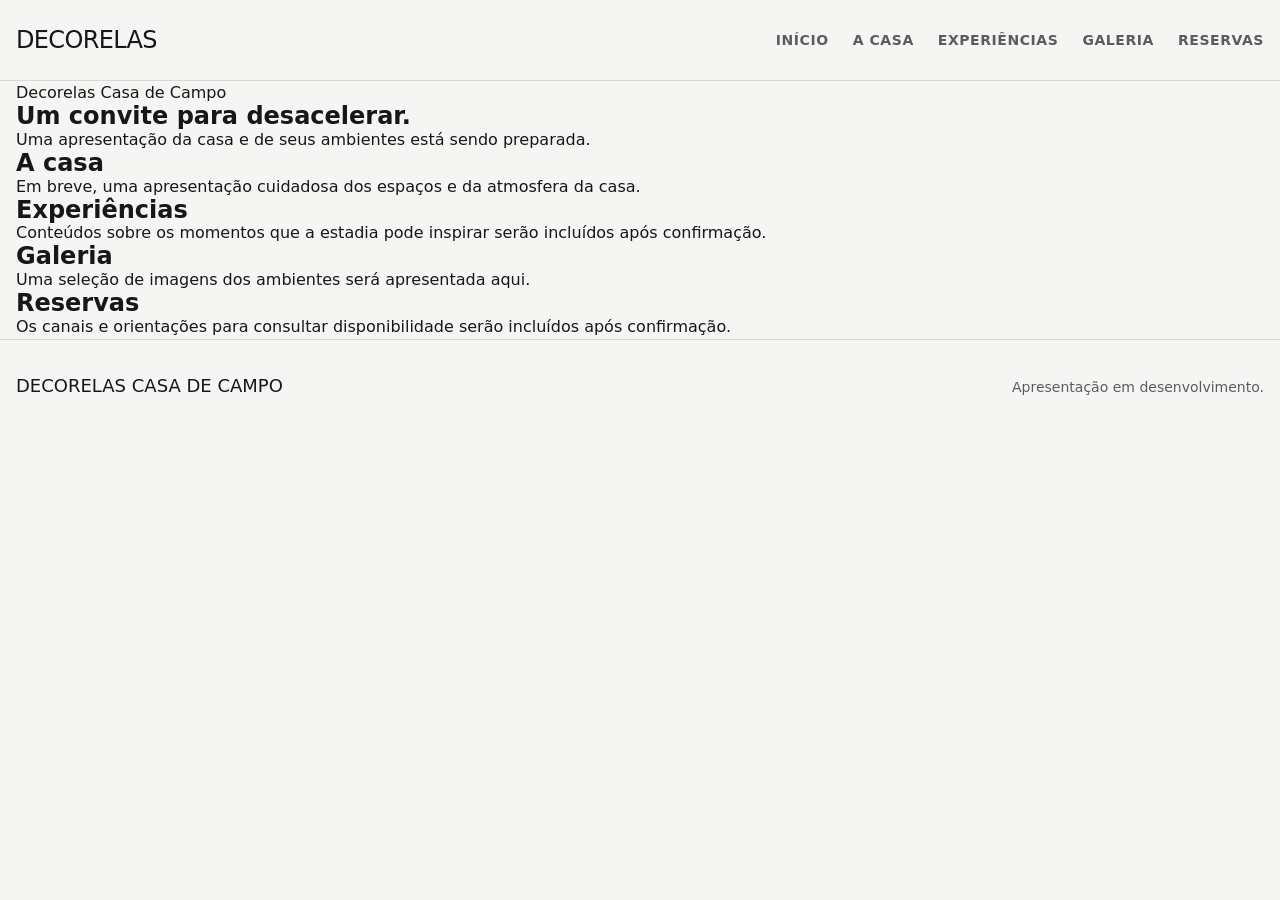
==== index.html @ 166f6518 "chore: initialize Decorelas country house project" ====
<!doctype html>
<html lang="pt-BR">
<head>
    <meta charset="utf-8">
    <meta name="viewport" content="width=device-width, initial-scale=1">
    <meta
        name="description"
        content="Decorelas Casa de Campo: uma apresentação em desenvolvimento."
    >
    <title>Decorelas Casa de Campo</title>

    <link rel="stylesheet" href="assets/css/tokens.css">
    <link rel="stylesheet" href="assets/css/base.css">
    <link rel="stylesheet" href="assets/css/components.css">
    <link rel="stylesheet" href="assets/css/home.css">

    <script src="assets/js/main.js" defer></script>
    <script src="assets/js/menu.js" defer></script>
</head>
<body>
    <a class="skip-link" href="#main-content">Pular para o conteúdo</a>

    <header class="site-header">
        <div class="container site-header__inner">
            <a class="site-brand" href="#inicio" aria-label="Decorelas Casa de Campo — ir para o início">
                <span class="site-brand__name">Decorelas</span>
            </a>

            <nav class="site-nav" aria-label="Navegação principal">
                <ul class="site-nav__list">
                    <li><a class="site-nav__link" href="#inicio" aria-current="page">Início</a></li>
                    <li><a class="site-nav__link" href="#casa">A casa</a></li>
                    <li><a class="site-nav__link" href="#experiencias">Experiências</a></li>
                    <li><a class="site-nav__link" href="#galeria">Galeria</a></li>
                    <li><a class="site-nav__link" href="#reservas">Reservas</a></li>
                </ul>
            </nav>

            <button
                class="menu-button"
                type="button"
                aria-controls="mobile-menu"
                aria-expanded="false"
                aria-label="Abrir menu"
            >
                <span class="menu-button__icon" aria-hidden="true"></span>
                <span class="visually-hidden">Menu</span>
            </button>
        </div>

        <nav class="mobile-menu" id="mobile-menu" aria-label="Navegação móvel" hidden>
            <div class="container mobile-menu__inner">
                <ul class="mobile-menu__list">
                    <li><a class="mobile-menu__link" href="#inicio" aria-current="page">Início</a></li>
                    <li><a class="mobile-menu__link" href="#casa">A casa</a></li>
                    <li><a class="mobile-menu__link" href="#experiencias">Experiências</a></li>
                    <li><a class="mobile-menu__link" href="#galeria">Galeria</a></li>
                    <li><a class="mobile-menu__link" href="#reservas">Reservas</a></li>
                </ul>
            </div>
        </nav>
    </header>

    <main id="main-content" tabindex="-1">
        <section id="inicio" aria-labelledby="inicio-title">
            <div class="container">
                <p>Decorelas Casa de Campo</p>
                <h1 id="inicio-title">Um convite para desacelerar.</h1>
                <p>Uma apresentação da casa e de seus ambientes está sendo preparada.</p>
                <!-- Imagem de destaque será adicionada após curadoria das fotografias. -->
            </div>
        </section>

        <section id="casa" aria-labelledby="casa-title">
            <div class="container">
                <h2 id="casa-title">A casa</h2>
                <p>Em breve, uma apresentação cuidadosa dos espaços e da atmosfera da casa.</p>
                <!-- Informações sobre a casa serão adicionadas após confirmação dos proprietários. -->
            </div>
        </section>

        <section id="experiencias" aria-labelledby="experiencias-title">
            <div class="container">
                <h2 id="experiencias-title">Experiências</h2>
                <p>Conteúdos sobre os momentos que a estadia pode inspirar serão incluídos após confirmação.</p>
                <!-- Experiências e informações relacionadas serão adicionadas após confirmação dos proprietários. -->
            </div>
        </section>

        <section id="galeria" aria-labelledby="galeria-title">
            <div class="container">
                <h2 id="galeria-title">Galeria</h2>
                <p>Uma seleção de imagens dos ambientes será apresentada aqui.</p>
                <!-- Galeria será adicionada após curadoria das fotografias. -->
            </div>
        </section>

        <section id="reservas" aria-labelledby="reservas-title">
            <div class="container">
                <h2 id="reservas-title">Reservas</h2>
                <p>Os canais e orientações para consultar disponibilidade serão incluídos após confirmação.</p>
                <!-- Informações de reservas e contato serão adicionadas após confirmação dos proprietários. -->
            </div>
        </section>
    </main>

    <footer class="site-footer">
        <div class="container site-footer__inner">
            <p class="site-footer__brand">Decorelas Casa de Campo</p>
            <p class="site-footer__note">Apresentação em desenvolvimento.</p>
        </div>
    </footer>
</body>
</html>
---- assets/css/tokens.css ----
:root {
    color-scheme: light;

    --color-ink: #171717;
    --color-ink-muted: #5c5c5c;
    --color-canvas: #f5f5f3;
    --color-surface: #ffffff;
    --color-surface-raised: #ececea;
    --color-border: #d8d8d4;
    --color-border-strong: #a9a9a3;
    --color-focus: #2c5cff;

    --font-sans: ui-sans-serif, system-ui, -apple-system, BlinkMacSystemFont, "Segoe UI", sans-serif;
    --font-display: var(--font-sans);
    --text-xs: 0.75rem;
    --text-sm: 0.875rem;
    --text-base: 1rem;
    --text-lg: 1.125rem;
    --text-xl: 1.5rem;
    --text-2xl: clamp(2.25rem, 8vw, 4.5rem);

    --space-1: 0.25rem;
    --space-2: 0.5rem;
    --space-3: 0.75rem;
    --space-4: 1rem;
    --space-5: 1.5rem;
    --space-6: 2rem;
    --space-7: 3rem;
    --space-8: 4.5rem;

    --container-max: 80rem;
    --container-gutter: 1rem;
    --radius-sm: 0.25rem;
    --radius-md: 0.5rem;
    --radius-lg: 1rem;
    --radius-pill: 999px;

    --transition-fast: 160ms ease;
    --transition-default: 240ms ease;

    --z-base: 0;
    --z-header: 10;
    --z-menu: 20;
    --z-skip-link: 30;
}
---- assets/css/base.css ----
*,
*::before,
*::after {
    box-sizing: border-box;
}

html {
    scroll-behavior: smooth;
    scroll-padding-top: 5rem;
}

body {
    min-width: 20rem;
    min-height: 100vh;
    margin: 0;
    background: var(--color-canvas);
    color: var(--color-ink);
    font-family: var(--font-sans);
    font-size: var(--text-base);
    line-height: 1.5;
    -webkit-font-smoothing: antialiased;
    text-rendering: optimizeLegibility;
}

body.menu-open {
    overflow: hidden;
}

img,
picture,
svg {
    display: block;
    max-width: 100%;
}

a {
    color: inherit;
    text-decoration: none;
}

button,
input,
textarea,
select {
    font: inherit;
}

button {
    border: 0;
    cursor: pointer;
}

h1,
h2,
h3,
p,
ul {
    margin: 0;
}

ul {
    padding: 0;
    list-style: none;
}

h1,
h2,
h3 {
    font-family: var(--font-display);
    line-height: 0.95;
    text-wrap: balance;
}

:focus-visible {
    outline: 3px solid var(--color-focus);
    outline-offset: 3px;
}

.container {
    width: min(100% - (var(--container-gutter) * 2), var(--container-max));
    margin-inline: auto;
}

.visually-hidden {
    position: absolute;
    width: 1px;
    height: 1px;
    padding: 0;
    overflow: hidden;
    clip: rect(0, 0, 0, 0);
    white-space: nowrap;
    border: 0;
}

.skip-link {
    position: fixed;
    z-index: var(--z-skip-link);
    top: var(--space-3);
    left: var(--space-3);
    padding: var(--space-3) var(--space-4);
    background: var(--color-ink);
    color: var(--color-surface);
    transform: translateY(-200%);
    transition: transform var(--transition-fast);
}

.skip-link:focus {
    transform: translateY(0);
}

@media (prefers-reduced-motion: reduce) {
    html {
        scroll-behavior: auto;
    }

    *,
    *::before,
    *::after {
        scroll-behavior: auto !important;
        transition-duration: 0.01ms !important;
        animation-duration: 0.01ms !important;
        animation-iteration-count: 1 !important;
    }
}
---- assets/css/components.css ----
.site-header {
    position: sticky;
    z-index: var(--z-header);
    top: 0;
    border-bottom: 1px solid var(--color-border);
    background: var(--color-canvas);
    background: color-mix(in srgb, var(--color-canvas) 94%, transparent);
    backdrop-filter: blur(12px);
}

.site-header__inner {
    display: flex;
    min-height: 4.5rem;
    align-items: center;
    justify-content: space-between;
    gap: var(--space-4);
}

.site-brand {
    display: grid;
    gap: 0.1rem;
    flex: 1;
    letter-spacing: -0.04em;
}

.site-brand__name {
    font-family: var(--font-display);
    font-size: var(--text-xl);
    line-height: 0.85;
    text-transform: uppercase;
}

.site-nav {
    display: none;
}

.menu-button {
    display: inline-grid;
    width: 2.75rem;
    height: 2.75rem;
    place-items: center;
    border: 1px solid var(--color-border-strong);
    border-radius: var(--radius-sm);
    background: var(--color-surface);
    color: var(--color-ink);
    transition: background-color var(--transition-fast), border-color var(--transition-fast);
}

.menu-button:hover {
    border-color: var(--color-ink);
    background: var(--color-surface-raised);
}

.menu-button__icon,
.menu-button__icon::before,
.menu-button__icon::after {
    display: block;
    width: 1.25rem;
    height: 2px;
    background: currentColor;
    content: "";
    transition: transform var(--transition-fast);
}

.menu-button__icon {
    position: relative;
}

.menu-button__icon::before,
.menu-button__icon::after {
    position: absolute;
    left: 0;
}

.menu-button__icon::before {
    top: -0.38rem;
}

.menu-button__icon::after {
    top: 0.38rem;
}

.menu-button[aria-expanded="true"] .menu-button__icon {
    background: transparent;
}

.menu-button[aria-expanded="true"] .menu-button__icon::before {
    top: 0;
    transform: rotate(45deg);
}

.menu-button[aria-expanded="true"] .menu-button__icon::after {
    top: 0;
    transform: rotate(-45deg);
}

.mobile-menu {
    position: fixed;
    z-index: var(--z-menu);
    inset: 4.5rem 0 0;
    overflow-y: auto;
    border-top: 1px solid var(--color-border);
    background: var(--color-canvas);
}

.mobile-menu__inner {
    padding-block: var(--space-5);
}

.mobile-menu__list {
    border-top: 1px solid var(--color-border);
}

.mobile-menu__link {
    display: flex;
    min-height: 3.5rem;
    align-items: center;
    justify-content: space-between;
    border-bottom: 1px solid var(--color-border);
    font-family: var(--font-display);
    font-size: var(--text-xl);
    letter-spacing: -0.02em;
    text-transform: uppercase;
}

.button {
    display: inline-flex;
    min-height: 2.75rem;
    align-items: center;
    justify-content: center;
    padding: var(--space-3) var(--space-4);
    border: 1px solid var(--color-ink);
    border-radius: var(--radius-sm);
    background: var(--color-ink);
    color: var(--color-surface);
    font-size: var(--text-sm);
    font-weight: 700;
    letter-spacing: 0.04em;
    text-transform: uppercase;
    transition: background-color var(--transition-fast), color var(--transition-fast), transform var(--transition-fast);
}

.button:hover {
    background: var(--color-surface);
    color: var(--color-ink);
    transform: translateY(-2px);
}

.site-footer {
    border-top: 1px solid var(--color-border);
}

.site-footer__inner {
    display: flex;
    flex-direction: column;
    gap: var(--space-2);
    padding-block: var(--space-5);
}

.site-footer__brand {
    font-family: var(--font-display);
    font-size: var(--text-lg);
    text-transform: uppercase;
}

.site-footer__note {
    color: var(--color-ink-muted);
    font-size: var(--text-sm);
}

@media (min-width: 48rem) {
    .site-header__inner {
        min-height: 5rem;
    }

    .site-brand {
        flex: 0 0 auto;
    }

    .site-nav {
        display: block;
        margin-left: auto;
    }

    .site-nav__list {
        display: flex;
        align-items: center;
        gap: var(--space-5);
    }

    .site-nav__link {
        color: var(--color-ink-muted);
        font-size: var(--text-sm);
        font-weight: 700;
        letter-spacing: 0.04em;
        text-transform: uppercase;
        transition: color var(--transition-fast);
    }

    .site-nav__link:hover {
        color: var(--color-ink);
    }

    .menu-button,
    .mobile-menu {
        display: none;
    }

    .site-footer__inner {
        flex-direction: row;
        align-items: baseline;
        justify-content: space-between;
        padding-block: var(--space-6);
    }
}
---- assets/css/home.css ----
/* Estilos específicos da página inicial serão adicionados nas próximas etapas. */
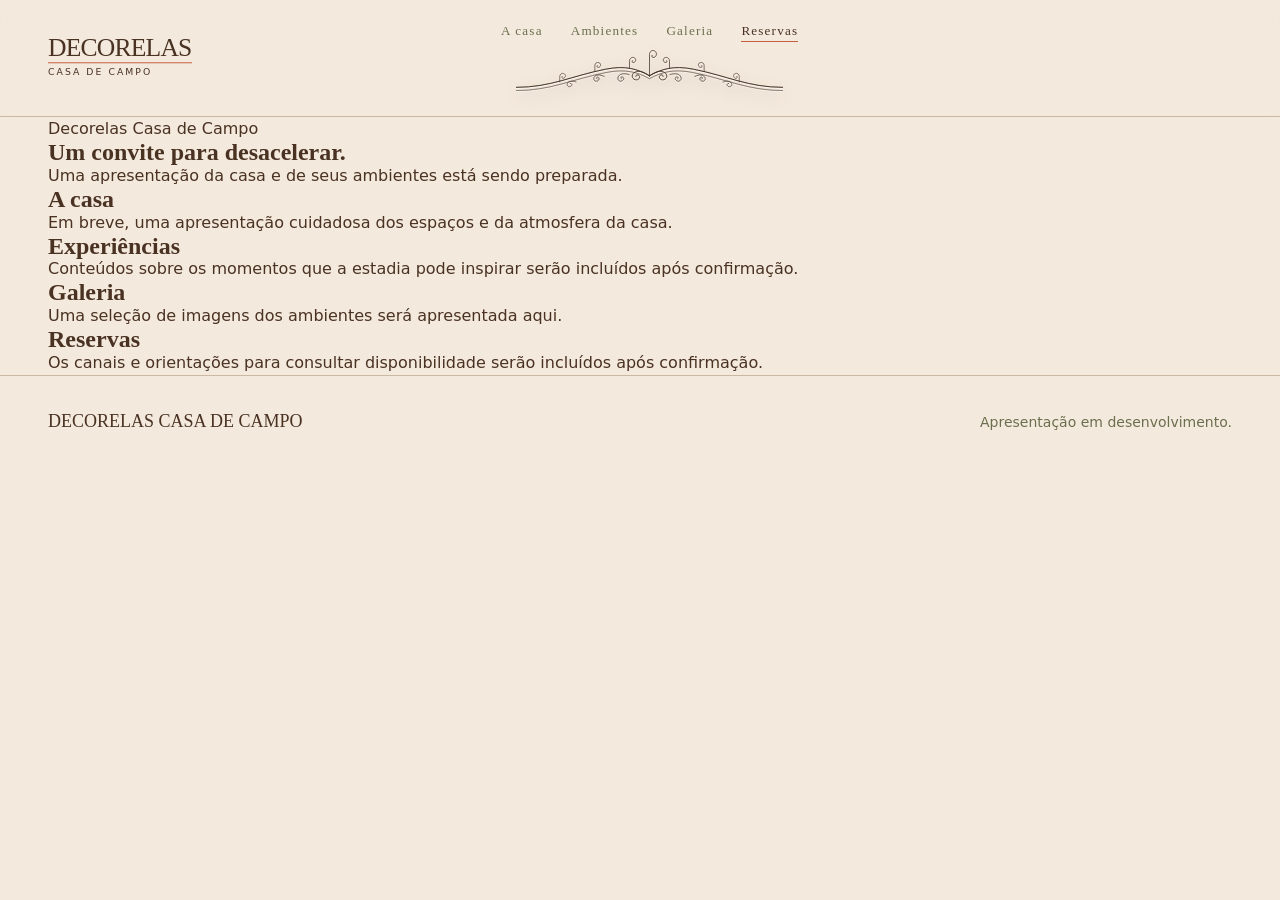
==== commit 8ec8ca37: "feat: refine Decorelas premium vintage menu" ====
--- a/index.html
+++ b/index.html
@@ -24,25 +24,22 @@
         <div class="container site-header__inner">
             <a class="site-brand" href="#inicio" aria-label="Decorelas Casa de Campo — ir para o início">
                 <span class="site-brand__name">Decorelas</span>
+                <span class="site-brand__subtitle">Casa de Campo</span>
             </a>
 
             <nav class="site-nav" aria-label="Navegação principal">
                 <ul class="site-nav__list">
-                    <li><a class="site-nav__link" href="#inicio" aria-current="page">Início</a></li>
                     <li><a class="site-nav__link" href="#casa">A casa</a></li>
-                    <li><a class="site-nav__link" href="#experiencias">Experiências</a></li>
+                    <li><a class="site-nav__link" href="#experiencias">Ambientes</a></li>
                     <li><a class="site-nav__link" href="#galeria">Galeria</a></li>
-                    <li><a class="site-nav__link" href="#reservas">Reservas</a></li>
+                    <li><a class="site-nav__cta" href="#reservas">Reservas</a></li>
                 </ul>
+                <a class="header-ornament" href="#inicio" aria-label="Decorelas Casa de Campo — ir para o início">
+                    <img src="assets/img/brand/decorelas-portao-menu.svg" alt="" width="1200" height="220">
+                </a>
             </nav>
 
-            <button
-                class="menu-button"
-                type="button"
-                aria-controls="mobile-menu"
-                aria-expanded="false"
-                aria-label="Abrir menu"
-            >
+            <button class="menu-button" type="button" aria-controls="mobile-menu" aria-expanded="false" aria-label="Abrir menu">
                 <span class="menu-button__icon" aria-hidden="true"></span>
                 <span class="visually-hidden">Menu</span>
             </button>
@@ -51,9 +48,8 @@
         <nav class="mobile-menu" id="mobile-menu" aria-label="Navegação móvel" hidden>
             <div class="container mobile-menu__inner">
                 <ul class="mobile-menu__list">
-                    <li><a class="mobile-menu__link" href="#inicio" aria-current="page">Início</a></li>
                     <li><a class="mobile-menu__link" href="#casa">A casa</a></li>
-                    <li><a class="mobile-menu__link" href="#experiencias">Experiências</a></li>
+                    <li><a class="mobile-menu__link" href="#experiencias">Ambientes</a></li>
                     <li><a class="mobile-menu__link" href="#galeria">Galeria</a></li>
                     <li><a class="mobile-menu__link" href="#reservas">Reservas</a></li>
                 </ul>
--- a/assets/css/tokens.css
+++ b/assets/css/tokens.css
@@ -1,22 +1,23 @@
 :root {
     color-scheme: light;
 
-    --color-ink: #171717;
-    --color-ink-muted: #5c5c5c;
-    --color-canvas: #f5f5f3;
+    --color-ink: #4a3223;
+    --color-ink-muted: #6b6f4e;
+    --color-canvas: #f3e9dc;
     --color-surface: #ffffff;
     --color-surface-raised: #ececea;
-    --color-border: #d8d8d4;
-    --color-border-strong: #a9a9a3;
-    --color-focus: #2c5cff;
+    --color-border: #cbb8a4;
+    --color-border-strong: #a48f7a;
+    --color-focus: #c2613f;
+    --color-terracotta: #c2613f;
 
     --font-sans: ui-sans-serif, system-ui, -apple-system, BlinkMacSystemFont, "Segoe UI", sans-serif;
-    --font-display: var(--font-sans);
+    --font-display: Georgia,"Times New Roman",serif;
     --text-xs: 0.75rem;
     --text-sm: 0.875rem;
     --text-base: 1rem;
     --text-lg: 1.125rem;
-    --text-xl: 1.5rem;
+    --text-xl: clamp(1.5rem,2vw,2rem);
     --text-2xl: clamp(2.25rem, 8vw, 4.5rem);
 
     --space-1: 0.25rem;
@@ -28,15 +29,15 @@
     --space-7: 3rem;
     --space-8: 4.5rem;
 
-    --container-max: 80rem;
-    --container-gutter: 1rem;
+    --container-max: 78rem;
+    --container-gutter: clamp(1.1rem,4vw,3rem);
     --radius-sm: 0.25rem;
     --radius-md: 0.5rem;
     --radius-lg: 1rem;
     --radius-pill: 999px;
 
     --transition-fast: 160ms ease;
-    --transition-default: 240ms ease;
+    --transition-default: 300ms ease;
 
     --z-base: 0;
     --z-header: 10;
--- a/assets/css/components.css
+++ b/assets/css/components.css
@@ -1,128 +1,127 @@
+
 .site-header {
-    position: sticky;
-    z-index: var(--z-header);
-    top: 0;
-    border-bottom: 1px solid var(--color-border);
-    background: var(--color-canvas);
-    background: color-mix(in srgb, var(--color-canvas) 94%, transparent);
-    backdrop-filter: blur(12px);
-}
-
+    position:sticky;
+    z-index:var(--z-header);
+    top:0;
+    border-bottom:1px solid var(--color-border);
+    background:color-mix(in srgb,var(--color-canvas) 93%,transparent);
+    backdrop-filter:blur(12px);
+    overflow-anchor:none;
+    transition:background var(--transition-default),box-shadow var(--transition-default)
+}
 .site-header__inner {
-    display: flex;
-    min-height: 4.5rem;
-    align-items: center;
-    justify-content: space-between;
-    gap: var(--space-4);
-}
-
+    min-height:4.75rem;
+    display:grid;
+    grid-template-columns:1fr auto;
+    align-items:center;
+    gap:var(--space-3);
+    transition:min-height 420ms cubic-bezier(.22,.61,.36,1),gap 420ms cubic-bezier(.22,.61,.36,1)
+}
 .site-brand {
-    display: grid;
-    gap: 0.1rem;
-    flex: 1;
-    letter-spacing: -0.04em;
-}
-
+    display:grid;
+    gap:.1rem;
+    width:max-content;
+    letter-spacing:-.05em
+}
 .site-brand__name {
-    font-family: var(--font-display);
-    font-size: var(--text-xl);
-    line-height: 0.85;
-    text-transform: uppercase;
-}
-
-.site-nav {
-    display: none;
-}
-
+    font-family:var(--font-display);
+    font-size:var(--text-xl);
+    line-height:.85;
+    text-transform:uppercase;
+    transition:font-size var(--transition-default),padding var(--transition-default)
+}
+.site-brand__subtitle {
+    font-size:.58rem;
+    letter-spacing:.22em;
+    text-transform:uppercase;
+    transition:font-size var(--transition-default),opacity var(--transition-default)
+}
+.header-ornament,.site-nav {
+    display:none
+}
 .menu-button {
-    display: inline-grid;
-    width: 2.75rem;
-    height: 2.75rem;
-    place-items: center;
-    border: 1px solid var(--color-border-strong);
-    border-radius: var(--radius-sm);
-    background: var(--color-surface);
-    color: var(--color-ink);
-    transition: background-color var(--transition-fast), border-color var(--transition-fast);
-}
-
-.menu-button:hover {
-    border-color: var(--color-ink);
-    background: var(--color-surface-raised);
-}
-
-.menu-button__icon,
-.menu-button__icon::before,
+    display:inline-grid;
+    width:2.75rem;
+    height:2.75rem;
+    place-items:center;
+    border:1px solid var(--color-border-strong);
+    background:transparent;
+    color:var(--color-ink);
+    transition:width var(--transition-default),height var(--transition-default)
+}
+.site-header--compact {
+    box-shadow:0 5px 18px rgba(74,50,35,.08)
+}
+.site-header--compact .site-header__inner {
+    min-height:3.75rem
+}
+.site-header--compact .site-brand__name {
+    font-size:1.35rem
+}
+.site-header--compact .site-brand__subtitle {
+    font-size:.5rem
+}
+.site-header--compact .menu-button {
+    width:2.4rem;
+    height:2.4rem
+}
+.site-header--compact .mobile-menu {
+    inset:3.75rem 0 0
+}
+.menu-button__icon,.menu-button__icon::before,.menu-button__icon::after {
+    display:block;
+    width:1.2rem;
+    height:1px;
+    background:currentColor;
+    content:"";
+    transition:transform var(--transition-fast)
+}
+.menu-button__icon {
+    position:relative
+}
+.menu-button__icon::before,.menu-button__icon::after {
+    position:absolute;
+    left:0
+}
+.menu-button__icon::before {
+    top:-.38rem
+}
 .menu-button__icon::after {
-    display: block;
-    width: 1.25rem;
-    height: 2px;
-    background: currentColor;
-    content: "";
-    transition: transform var(--transition-fast);
-}
-
-.menu-button__icon {
-    position: relative;
-}
-
-.menu-button__icon::before,
-.menu-button__icon::after {
-    position: absolute;
-    left: 0;
-}
-
-.menu-button__icon::before {
-    top: -0.38rem;
-}
-
-.menu-button__icon::after {
-    top: 0.38rem;
-}
-
+    top:.38rem
+}
 .menu-button[aria-expanded="true"] .menu-button__icon {
-    background: transparent;
-}
-
+    background:transparent
+}
 .menu-button[aria-expanded="true"] .menu-button__icon::before {
-    top: 0;
-    transform: rotate(45deg);
-}
-
+    top:0;
+    transform:rotate(45deg)
+}
 .menu-button[aria-expanded="true"] .menu-button__icon::after {
-    top: 0;
-    transform: rotate(-45deg);
-}
-
+    top:0;
+    transform:rotate(-45deg)
+}
 .mobile-menu {
-    position: fixed;
-    z-index: var(--z-menu);
-    inset: 4.5rem 0 0;
-    overflow-y: auto;
-    border-top: 1px solid var(--color-border);
-    background: var(--color-canvas);
-}
-
+    position:fixed;
+    z-index:var(--z-menu);
+    inset:4.75rem 0 0;
+    overflow-y:auto;
+    background:var(--color-canvas);
+    transition:inset var(--transition-default)
+}
 .mobile-menu__inner {
-    padding-block: var(--space-5);
-}
-
+    padding-block:var(--space-5)
+}
 .mobile-menu__list {
-    border-top: 1px solid var(--color-border);
-}
-
+    border-top:1px solid var(--color-border)
+}
 .mobile-menu__link {
-    display: flex;
-    min-height: 3.5rem;
-    align-items: center;
-    justify-content: space-between;
-    border-bottom: 1px solid var(--color-border);
-    font-family: var(--font-display);
-    font-size: var(--text-xl);
-    letter-spacing: -0.02em;
-    text-transform: uppercase;
-}
-
+    display:flex;
+    min-height:3.75rem;
+    align-items:center;
+    border-bottom:1px solid var(--color-border);
+    font-family:var(--font-display);
+    font-size:var(--text-xl)
+}
 .button {
     display: inline-flex;
     min-height: 2.75rem;
@@ -168,44 +167,104 @@
     font-size: var(--text-sm);
 }
 
-@media (min-width: 48rem) {
+@media(min-width:64rem) {
     .site-header__inner {
-        min-height: 5rem;
-    }
-
+        position:relative;
+        display:grid;
+        min-height:7.25rem;
+        justify-items:center;
+        align-content:center;
+        gap:.25rem
+    }
     .site-brand {
-        flex: 0 0 auto;
-    }
-
+        position:absolute;
+        left:0;
+        top:50%;
+        transform:translateY(-50%);
+        text-align:left
+    }
+    .site-brand__name {
+        padding-bottom:.2rem;
+        border-bottom:1px solid var(--color-terracotta)
+    }
     .site-nav {
-        display: block;
-        margin-left: auto;
-    }
-
+        display:grid;
+        justify-items:center;
+        gap:.15rem;
+        transition:gap 420ms cubic-bezier(.22,.61,.36,1)
+    }
     .site-nav__list {
-        display: flex;
-        align-items: center;
-        gap: var(--space-5);
-    }
-
+        display:flex;
+        align-items:center;
+        justify-content:center;
+        gap:clamp(1.25rem,2.2vw,2.4rem);
+        white-space:nowrap
+    }
+    .site-nav__link,.site-nav__cta {
+        font-family:var(--font-display);
+        font-size:.82rem;
+        letter-spacing:.09em;
+        text-transform:none
+    }
     .site-nav__link {
-        color: var(--color-ink-muted);
-        font-size: var(--text-sm);
-        font-weight: 700;
-        letter-spacing: 0.04em;
-        text-transform: uppercase;
-        transition: color var(--transition-fast);
-    }
-
+        color:var(--color-ink-muted)
+    }
     .site-nav__link:hover {
-        color: var(--color-ink);
-    }
-
-    .menu-button,
-    .mobile-menu {
-        display: none;
-    }
-
+        color:var(--color-terracotta)
+    }
+    .site-nav__cta {
+        padding-bottom:.2rem;
+        border-bottom:1px solid var(--color-terracotta);
+        color:var(--color-ink)
+    }
+    .site-nav__cta:hover {
+        color:var(--color-terracotta)
+    }
+    .header-ornament {
+        display:block;
+        width:min(94vw,78rem);
+        margin-top:.2rem;
+        transition:margin 420ms cubic-bezier(.22,.61,.36,1)
+    }
+    .header-ornament img {
+        display:block;
+        width:100%;
+        height:clamp(2.75rem,4vw,4.75rem);
+        object-fit:fill;
+        opacity:1;
+        filter:drop-shadow(0 1px 0 rgba(255,250,243,.85)) drop-shadow(0 5px 8px rgba(74,50,35,.16));
+        transition:height 420ms cubic-bezier(.22,.61,.36,1),transform var(--transition-default),filter var(--transition-default),opacity var(--transition-default)
+    }
+    .header-ornament:hover img,.header-ornament:focus-visible img {
+        transform:scale(1.03) translateY(-2px);
+        opacity:1;
+        filter:drop-shadow(0 1px 0 rgba(255,250,243,.95)) drop-shadow(0 9px 14px rgba(74,50,35,.25))
+    }
+    .site-header--compact .site-header__inner {
+        min-height:5.1rem;
+        gap:0
+    }
+    .site-header--compact .site-brand__name {
+        font-size:1.45rem;
+        padding-bottom:.1rem
+    }
+    .site-header--compact .site-brand__subtitle {
+        font-size:.48rem;
+        opacity:.85
+    }
+    .site-header--compact .site-nav {
+        gap:0
+    }
+    .site-header--compact .header-ornament {
+        margin-top:0
+    }
+    .site-header--compact .header-ornament img {
+        height:clamp(1.65rem,2.3vw,2.5rem);
+        filter:drop-shadow(0 3px 6px rgba(74,50,35,.14))
+    }
+    .menu-button,.mobile-menu {
+        display:none
+    }
     .site-footer__inner {
         flex-direction: row;
         align-items: baseline;
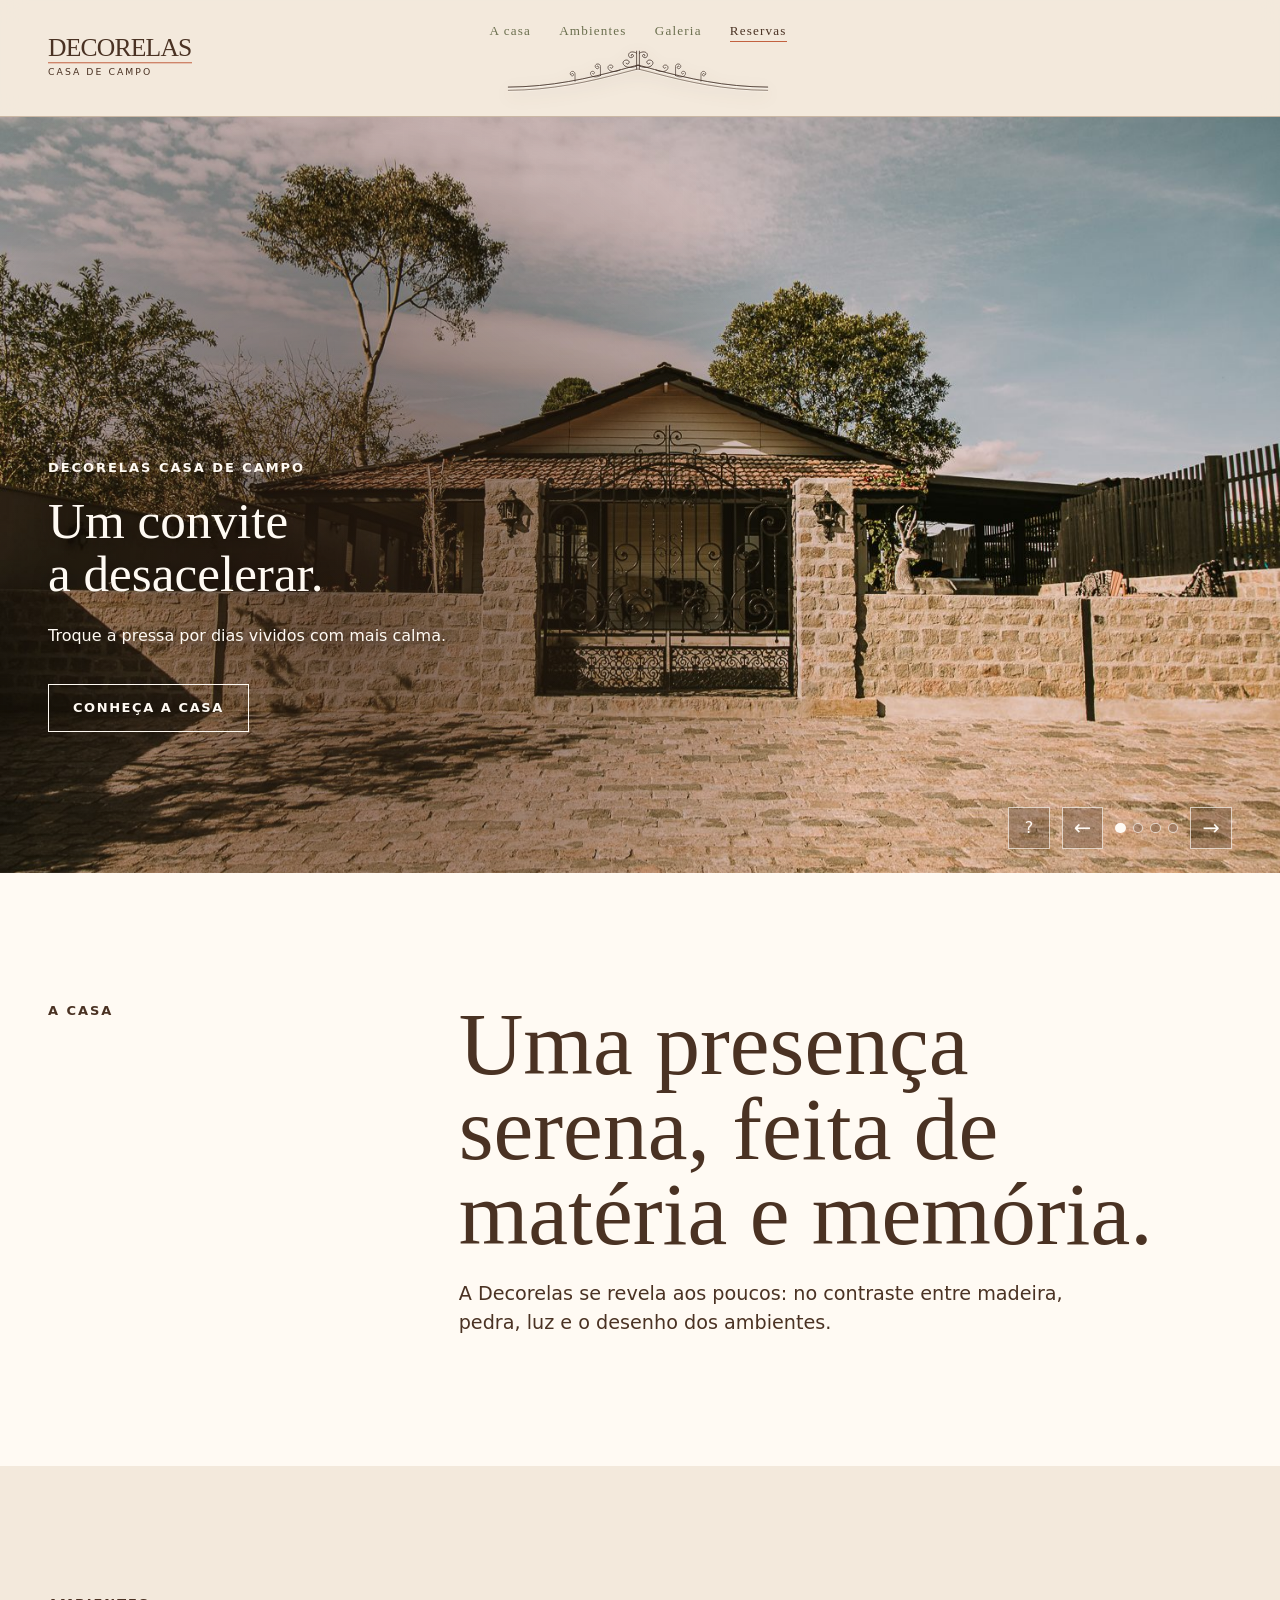
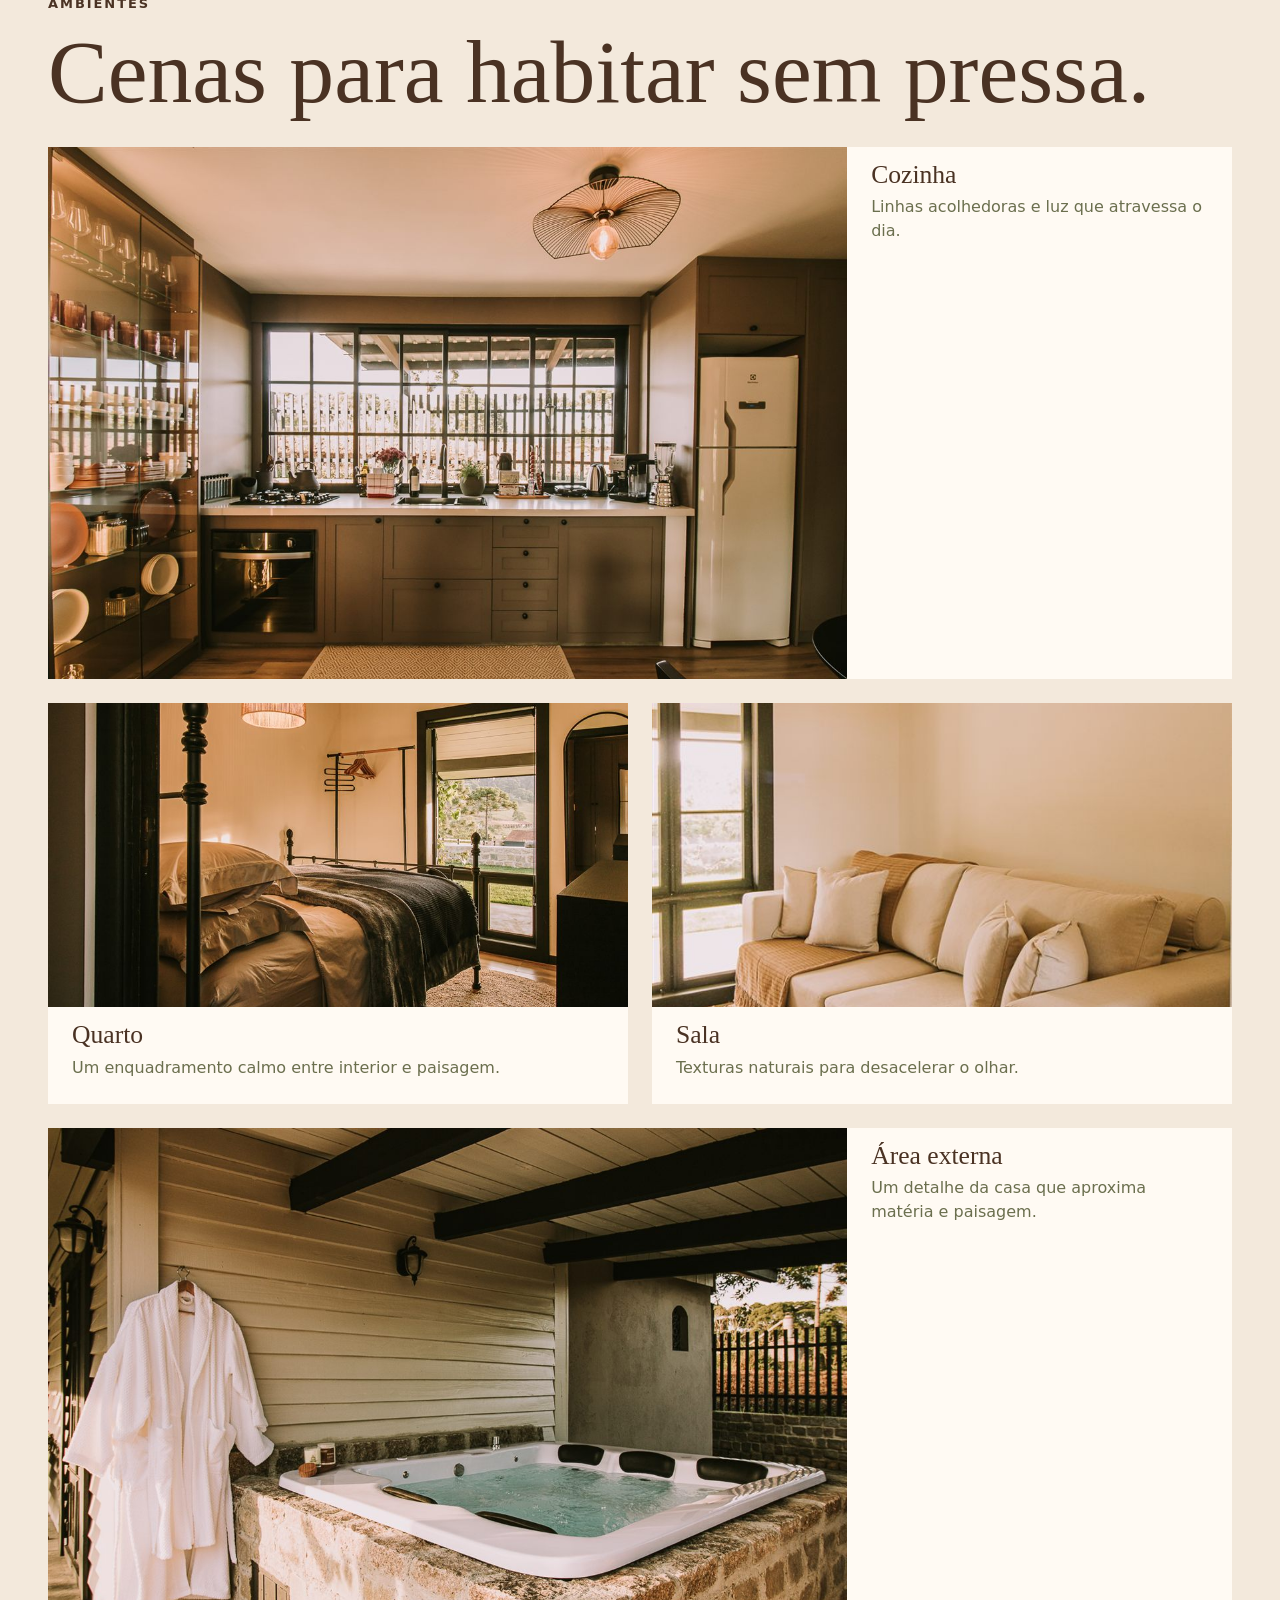
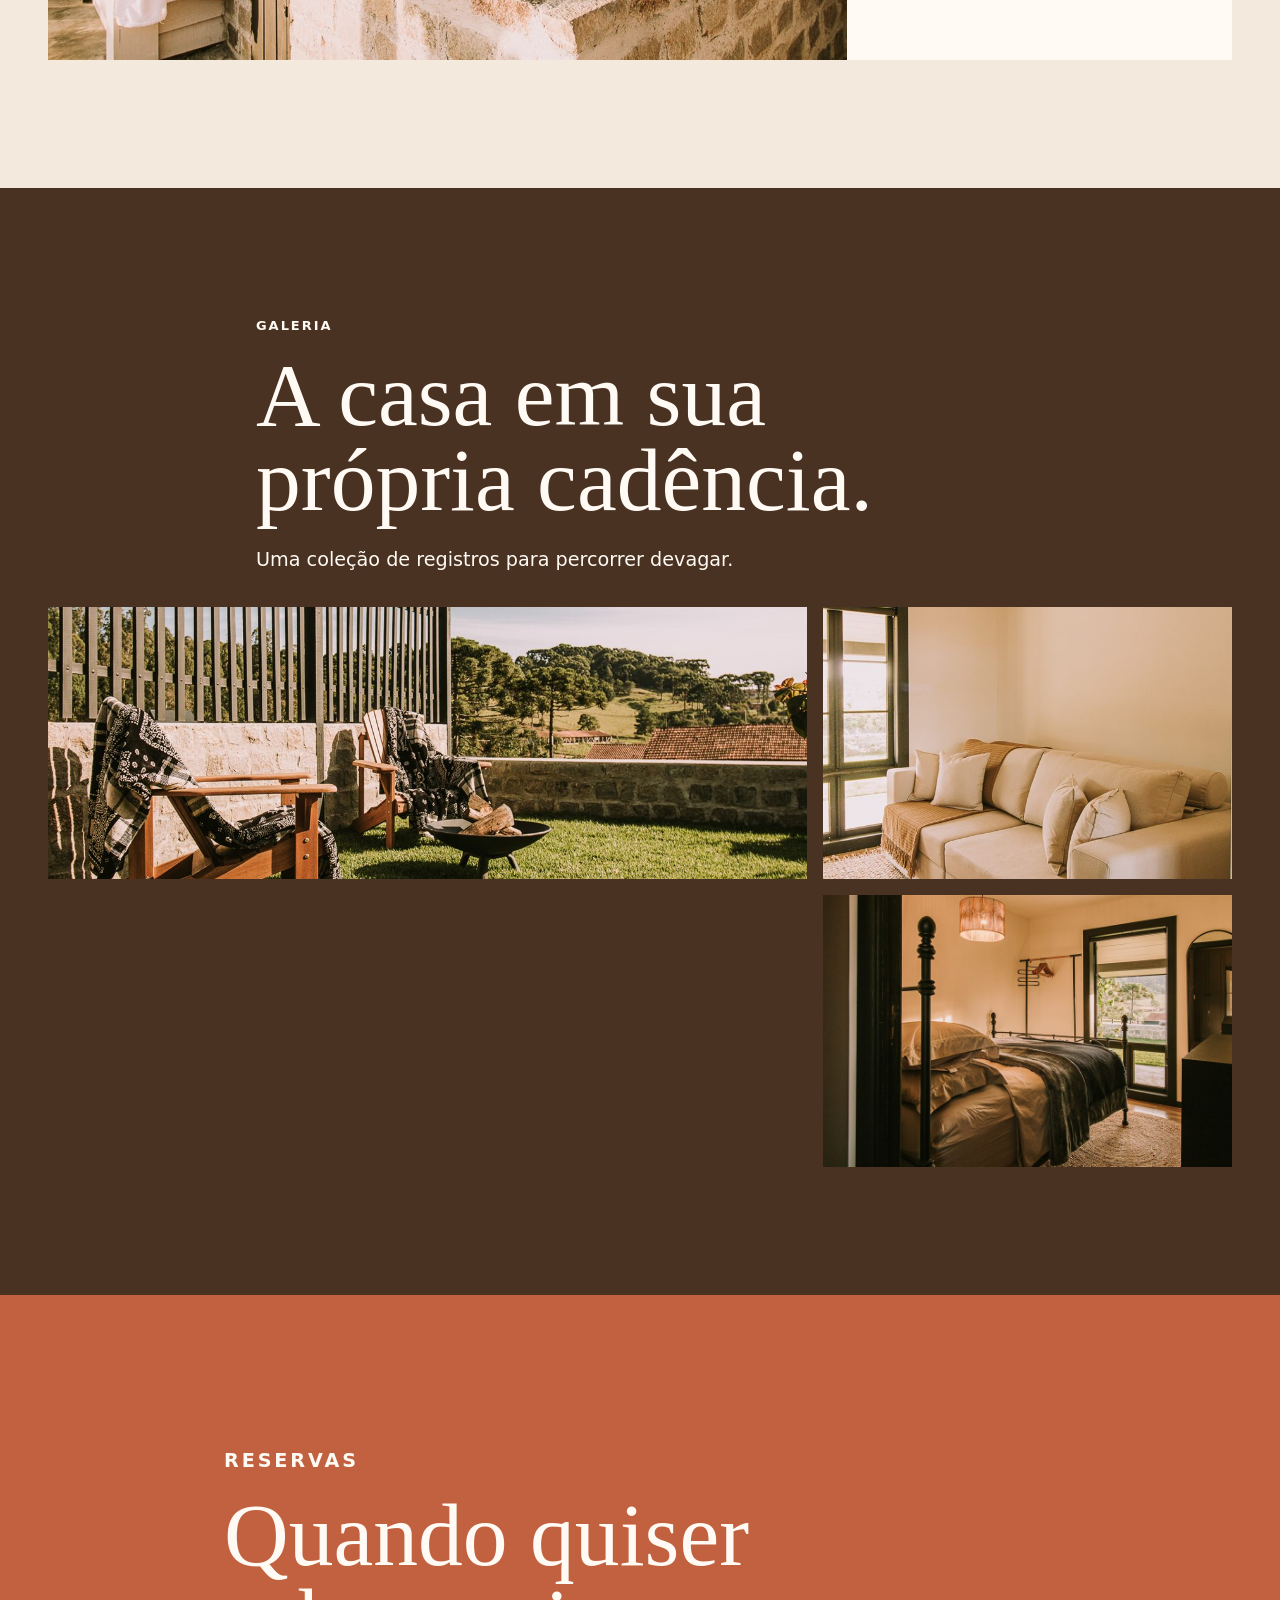
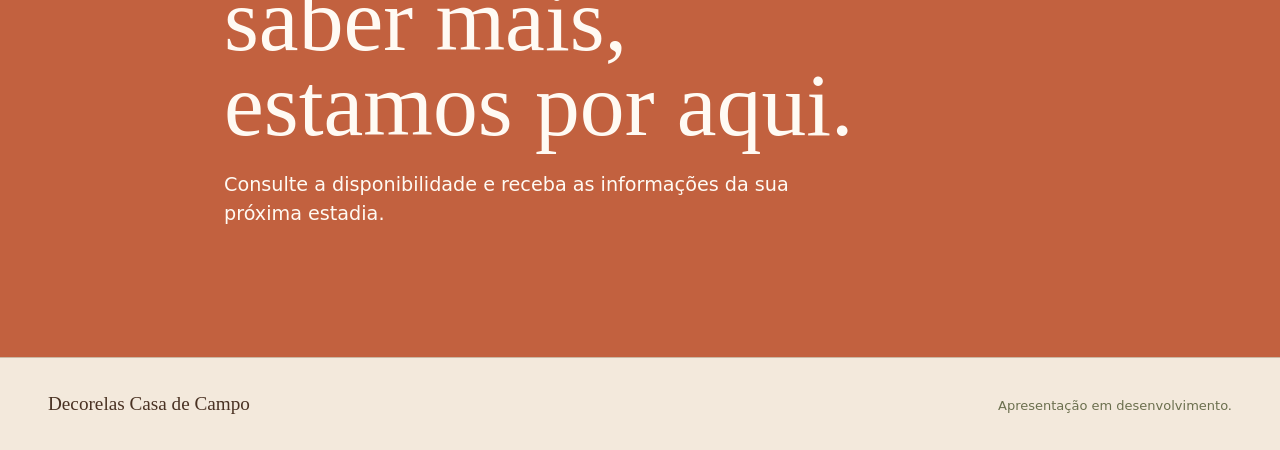
==== commit 85231037: "feat: complete Decorelas landing page v1" ====
--- a/index.html
+++ b/index.html
@@ -3,34 +3,28 @@
 <head>
     <meta charset="utf-8">
     <meta name="viewport" content="width=device-width, initial-scale=1">
-    <meta
-        name="description"
-        content="Decorelas Casa de Campo: uma apresentação em desenvolvimento."
-    >
+    <meta name="description" content="Decorelas Casa de Campo — uma apresentação visual da casa e de seus ambientes.">
     <title>Decorelas Casa de Campo</title>
-
     <link rel="stylesheet" href="assets/css/tokens.css">
     <link rel="stylesheet" href="assets/css/base.css">
     <link rel="stylesheet" href="assets/css/components.css">
     <link rel="stylesheet" href="assets/css/home.css">
-
     <script src="assets/js/main.js" defer></script>
     <script src="assets/js/menu.js" defer></script>
+    <script src="assets/js/carousel.js" defer></script>
 </head>
 <body>
     <a class="skip-link" href="#main-content">Pular para o conteúdo</a>
-
     <header class="site-header">
         <div class="container site-header__inner">
             <a class="site-brand" href="#inicio" aria-label="Decorelas Casa de Campo — ir para o início">
                 <span class="site-brand__name">Decorelas</span>
                 <span class="site-brand__subtitle">Casa de Campo</span>
             </a>
-
             <nav class="site-nav" aria-label="Navegação principal">
                 <ul class="site-nav__list">
                     <li><a class="site-nav__link" href="#casa">A casa</a></li>
-                    <li><a class="site-nav__link" href="#experiencias">Ambientes</a></li>
+                    <li><a class="site-nav__link" href="#ambientes">Ambientes</a></li>
                     <li><a class="site-nav__link" href="#galeria">Galeria</a></li>
                     <li><a class="site-nav__cta" href="#reservas">Reservas</a></li>
                 </ul>
@@ -38,73 +32,86 @@
                     <img src="assets/img/brand/decorelas-portao-menu.svg" alt="" width="1200" height="220">
                 </a>
             </nav>
-
             <button class="menu-button" type="button" aria-controls="mobile-menu" aria-expanded="false" aria-label="Abrir menu">
-                <span class="menu-button__icon" aria-hidden="true"></span>
-                <span class="visually-hidden">Menu</span>
+                <span class="menu-button__icon" aria-hidden="true"></span><span class="visually-hidden">Menu</span>
             </button>
         </div>
-
         <nav class="mobile-menu" id="mobile-menu" aria-label="Navegação móvel" hidden>
-            <div class="container mobile-menu__inner">
-                <ul class="mobile-menu__list">
-                    <li><a class="mobile-menu__link" href="#casa">A casa</a></li>
-                    <li><a class="mobile-menu__link" href="#experiencias">Ambientes</a></li>
-                    <li><a class="mobile-menu__link" href="#galeria">Galeria</a></li>
-                    <li><a class="mobile-menu__link" href="#reservas">Reservas</a></li>
-                </ul>
-            </div>
+            <div class="container mobile-menu__inner"><ul class="mobile-menu__list">
+                <li><a class="mobile-menu__link" href="#casa">A casa</a></li><li><a class="mobile-menu__link" href="#ambientes">Ambientes</a></li><li><a class="mobile-menu__link" href="#galeria">Galeria</a></li><li><a class="mobile-menu__link" href="#reservas">Reservas</a></li>
+            </ul></div>
         </nav>
     </header>
-
     <main id="main-content" tabindex="-1">
-        <section id="inicio" aria-labelledby="inicio-title">
-            <div class="container">
-                <p>Decorelas Casa de Campo</p>
-                <h1 id="inicio-title">Um convite para desacelerar.</h1>
-                <p>Uma apresentação da casa e de seus ambientes está sendo preparada.</p>
-                <!-- Imagem de destaque será adicionada após curadoria das fotografias. -->
+        <section class="hero" id="inicio" aria-labelledby="inicio-title">
+            <div class="hero-carousel" role="region" aria-roledescription="carrossel" aria-label="Imagens de destaque da casa" tabindex="0">
+                <div class="hero-carousel__slides">
+                    <figure class="hero-carousel__slide is-active" id="hero-slide-1" aria-hidden="false" data-hero-title="Um convite a desacelerar." data-hero-description="Troque a pressa por dias vividos com mais calma." data-hero-link-label="Conheça a casa" data-hero-link-target="#casa">
+                        <img src="assets/img/hero/hero-01.jpg" alt="Fachada frontal da casa com portão de ferro e muro de pedra" width="1500" height="1000" fetchpriority="high">
+                    </figure>
+                    <figure class="hero-carousel__slide" id="hero-slide-2" aria-hidden="true" data-hero-title="A chegada já muda o ritmo." data-hero-description="Deixe a rotina para trás e aproveite cada momento." data-hero-link-label="Explore os ambientes" data-hero-link-target="#ambientes">
+                        <img src="assets/img/hero/hero-02.jpg" alt="Varanda da casa com jardim, cobertura e cadeira de madeira" width="1500" height="1000" loading="lazy">
+                    </figure>
+                    <figure class="hero-carousel__slide" id="hero-slide-3" aria-hidden="true" data-hero-title="Quando o fogo acende, o tempo desacelera." data-hero-description="Um convite para ficar mais um pouco e apreciar o momento." data-hero-link-label="Ver a galeria" data-hero-link-target="#galeria">
+                        <img src="assets/img/hero/hero-03.jpg" alt="Área externa com poltronas de madeira, fogo aceso e banheira de hidromassagem" width="1500" height="1000" loading="lazy">
+                    </figure>
+                    <figure class="hero-carousel__slide" id="hero-slide-4" aria-hidden="true" data-hero-title="Sua pausa merece esse cenário." data-hero-description="Um momento para relaxar e aproveitar o tempo." data-hero-link-label="Consultar reservas" data-hero-link-target="#reservas">
+                        <img src="assets/img/hero/hero-04.jpg" alt="Área externa com poltronas de madeira, fogo aceso e muro de pedra" width="1500" height="1000" loading="lazy">
+                    </figure>
+                </div>
+                <p class="visually-hidden" role="status" aria-live="polite" aria-atomic="true" data-carousel-status></p>
+                <div class="hero-carousel__controls" aria-label="Controles do carrossel">
+                    <button class="hero-carousel__button hero-carousel__toggle" type="button" data-carousel-toggle aria-label="Pausar apresenta??o autom?tica" hidden>?</button>
+                    <button class="hero-carousel__button" type="button" data-carousel-previous aria-label="Imagem anterior">←</button>
+                    <div class="hero-carousel__dots" role="group" aria-label="Escolher imagem de destaque">
+                        <button class="is-active" type="button" aria-current="true" aria-controls="hero-slide-1" data-carousel-dot="0"><span class="visually-hidden">Ir para o slide 1</span></button>
+                        <button type="button" aria-current="false" aria-controls="hero-slide-2" data-carousel-dot="1"><span class="visually-hidden">Ir para o slide 2</span></button>
+                        <button type="button" aria-current="false" aria-controls="hero-slide-3" data-carousel-dot="2"><span class="visually-hidden">Ir para o slide 3</span></button>
+                        <button type="button" aria-current="false" aria-controls="hero-slide-4" data-carousel-dot="3"><span class="visually-hidden">Ir para o slide 4</span></button>
+                    </div>
+                    <button class="hero-carousel__button" type="button" data-carousel-next aria-label="Próxima imagem">→</button>
+                </div>
+            </div>
+            <div class="hero__veil"></div>
+            <div class="container hero__content">
+                <p class="eyebrow">Decorelas Casa de Campo</p>
+                <h1 id="inicio-title" data-hero-title>Um convite a desacelerar.</h1>
+                <p data-hero-description>Troque a pressa por dias vividos com mais calma.</p>
+                <div class="hero__actions"><a class="button button--light" href="#casa" data-hero-link>Conheça a casa</a></div>
             </div>
         </section>
 
-        <section id="casa" aria-labelledby="casa-title">
-            <div class="container">
-                <h2 id="casa-title">A casa</h2>
-                <p>Em breve, uma apresentação cuidadosa dos espaços e da atmosfera da casa.</p>
-                <!-- Informações sobre a casa serão adicionadas após confirmação dos proprietários. -->
+        <section class="intro section" id="casa" aria-labelledby="casa-title">
+            <div class="container intro__grid"><p class="eyebrow">A casa</p><div>
+                <h2 id="casa-title">Uma presença serena, feita de matéria e memória.</h2>
+                <p class="intro__text">A Decorelas se revela aos poucos: no contraste entre madeira, pedra, luz e o desenho dos ambientes.</p>
+                <!-- Localização, capacidade, comodidades e regras serão adicionadas após confirmação dos proprietários. -->
+            </div></div>
+        </section>
+
+        <section class="spaces section" id="ambientes" aria-labelledby="ambientes-title">
+            <div class="container"><div class="section-heading"><p class="eyebrow">Ambientes</p><h2 id="ambientes-title">Cenas para habitar sem pressa.</h2></div>
+                <div class="spaces__grid">
+                    <article class="space-card space-card--wide"><img src="assets/img/gallery/cozinha.jpg" alt="Cozinha da casa com janela ampla, armários e bancada" width="1200" height="800" loading="lazy"><div><h3>Cozinha</h3><p>Linhas acolhedoras e luz que atravessa o dia.</p></div></article>
+                    <article class="space-card"><img src="assets/img/gallery/quarto.jpg" alt="Quarto com cama de estrutura escura e janela voltada ao exterior" width="900" height="600" loading="lazy"><div><h3>Quarto</h3><p>Um enquadramento calmo entre interior e paisagem.</p></div></article>
+                    <article class="space-card"><img src="assets/img/gallery/sala.jpg" alt="Sala com sofá claro, tapete de fibra e luz natural" width="667" height="1000" loading="lazy"><div><h3>Sala</h3><p>Texturas naturais para desacelerar o olhar.</p></div></article>
+                    <article class="space-card space-card--wide"><img src="assets/img/details/area-externa.jpg" alt="Detalhe de área externa com pedra, madeira e água" width="1200" height="800" loading="lazy"><div><h3>Área externa</h3><p>Um detalhe da casa que aproxima matéria e paisagem.</p></div></article>
+                </div>
+                <!-- A curadoria final de ambientes será concluída após confirmação dos proprietários. -->
             </div>
         </section>
 
-        <section id="experiencias" aria-labelledby="experiencias-title">
-            <div class="container">
-                <h2 id="experiencias-title">Experiências</h2>
-                <p>Conteúdos sobre os momentos que a estadia pode inspirar serão incluídos após confirmação.</p>
-                <!-- Experiências e informações relacionadas serão adicionadas após confirmação dos proprietários. -->
+        <section class="gallery section" id="galeria" aria-labelledby="galeria-title">
+            <div class="container gallery__header"><p class="eyebrow">Galeria</p><h2 id="galeria-title">A casa em sua própria cadência.</h2><p>Uma coleção de registros para percorrer devagar.</p></div>
+            <div class="container gallery__grid">
+                <figure class="gallery__feature"><img src="assets/img/gallery/jardim.jpg" alt="Jardim com cadeiras de madeira, gramado e vista para a paisagem" width="1200" height="800" loading="lazy"></figure>
+                <figure><img src="assets/img/gallery/sala.jpg" alt="Sala iluminada com sofá claro e tapete de fibra" width="667" height="1000" loading="lazy"></figure>
+                <figure><img src="assets/img/gallery/quarto.jpg" alt="Quarto com cama, luminária e janela para o exterior" width="900" height="600" loading="lazy"></figure>
             </div>
         </section>
 
-        <section id="galeria" aria-labelledby="galeria-title">
-            <div class="container">
-                <h2 id="galeria-title">Galeria</h2>
-                <p>Uma seleção de imagens dos ambientes será apresentada aqui.</p>
-                <!-- Galeria será adicionada após curadoria das fotografias. -->
-            </div>
-        </section>
-
-        <section id="reservas" aria-labelledby="reservas-title">
-            <div class="container">
-                <h2 id="reservas-title">Reservas</h2>
-                <p>Os canais e orientações para consultar disponibilidade serão incluídos após confirmação.</p>
-                <!-- Informações de reservas e contato serão adicionadas após confirmação dos proprietários. -->
-            </div>
-        </section>
+        <section class="reservations section" id="reservas" aria-labelledby="reservas-title"><div class="container reservations__inner"><p class="eyebrow">Reservas</p><h2 id="reservas-title">Quando quiser saber mais, estamos por aqui.</h2><p>Consulte a disponibilidade e receba as informações da sua próxima estadia.</p><!-- Integração com canal oficial de reservas será inserida após confirmação dos proprietários. --></div></section>
     </main>
-
-    <footer class="site-footer">
-        <div class="container site-footer__inner">
-            <p class="site-footer__brand">Decorelas Casa de Campo</p>
-            <p class="site-footer__note">Apresentação em desenvolvimento.</p>
-        </div>
-    </footer>
+    <footer class="site-footer"><div class="container site-footer__inner"><p class="site-footer__brand">Decorelas Casa de Campo</p><p class="site-footer__note">Apresentação em desenvolvimento.</p></div></footer>
 </body>
 </html>
--- a/assets/css/tokens.css
+++ b/assets/css/tokens.css
@@ -1,46 +1,33 @@
+
 :root {
     color-scheme: light;
-
-    --color-ink: #4a3223;
-    --color-ink-muted: #6b6f4e;
-    --color-canvas: #f3e9dc;
-    --color-surface: #ffffff;
-    --color-surface-raised: #ececea;
-    --color-border: #cbb8a4;
-    --color-border-strong: #a48f7a;
-    --color-focus: #c2613f;
-    --color-terracotta: #c2613f;
-
-    --font-sans: ui-sans-serif, system-ui, -apple-system, BlinkMacSystemFont, "Segoe UI", sans-serif;
-    --font-display: Georgia,"Times New Roman",serif;
-    --text-xs: 0.75rem;
-    --text-sm: 0.875rem;
-    --text-base: 1rem;
-    --text-lg: 1.125rem;
-    --text-xl: clamp(1.5rem,2vw,2rem);
-    --text-2xl: clamp(2.25rem, 8vw, 4.5rem);
-
-    --space-1: 0.25rem;
-    --space-2: 0.5rem;
-    --space-3: 0.75rem;
-    --space-4: 1rem;
-    --space-5: 1.5rem;
-    --space-6: 2rem;
-    --space-7: 3rem;
-    --space-8: 4.5rem;
-
-    --container-max: 78rem;
-    --container-gutter: clamp(1.1rem,4vw,3rem);
-    --radius-sm: 0.25rem;
-    --radius-md: 0.5rem;
-    --radius-lg: 1rem;
-    --radius-pill: 999px;
-
-    --transition-fast: 160ms ease;
-    --transition-default: 300ms ease;
-
-    --z-base: 0;
-    --z-header: 10;
-    --z-menu: 20;
-    --z-skip-link: 30;
+    --color-ink:#4a3223;
+    --color-ink-muted:#6b6f4e;
+    --color-canvas:#f3e9dc;
+    --color-surface:#fffaf3;
+    --color-surface-raised:#eadbca;
+    --color-border:#cbb8a4;
+    --color-border-strong:#a48f7a;
+    --color-focus:#c2613f;
+    --color-terracotta:#c2613f;
+    --font-sans:ui-sans-serif,system-ui,-apple-system,BlinkMacSystemFont,"Segoe UI",sans-serif;
+    --font-display:Georgia,"Times New Roman",serif;
+    --text-sm:.8125rem;
+    --text-base:1rem;
+    --text-lg:clamp(1.125rem,1.5vw,1.375rem);
+    --text-xl:clamp(1.5rem,2vw,2rem);
+    --text-2xl:clamp(2.8rem,7vw,7rem);
+    --space-2:.5rem;
+    --space-3:.75rem;
+    --space-4:1rem;
+    --space-5:1.5rem;
+    --space-6:2rem;
+    --space-8:clamp(4.5rem,10vw,9rem);
+    --container-max:78rem;
+    --container-gutter:clamp(1.1rem,4vw,3rem);
+    --transition-fast:160ms ease;
+    --transition-default:300ms ease;
+    --z-header:10;
+    --z-menu:20;
+    --z-skip-link:30;
 }
--- a/assets/css/base.css
+++ b/assets/css/base.css
@@ -7,6 +7,10 @@
 html {
     scroll-behavior: smooth;
     scroll-padding-top: 5rem;
+}
+
+@media (min-width: 64rem) {
+    html { scroll-padding-top: 8rem; }
 }
 
 body {
--- a/assets/css/components.css
+++ b/assets/css/components.css
@@ -123,50 +123,49 @@
     font-size:var(--text-xl)
 }
 .button {
-    display: inline-flex;
-    min-height: 2.75rem;
-    align-items: center;
-    justify-content: center;
-    padding: var(--space-3) var(--space-4);
-    border: 1px solid var(--color-ink);
-    border-radius: var(--radius-sm);
-    background: var(--color-ink);
-    color: var(--color-surface);
-    font-size: var(--text-sm);
-    font-weight: 700;
-    letter-spacing: 0.04em;
-    text-transform: uppercase;
-    transition: background-color var(--transition-fast), color var(--transition-fast), transform var(--transition-fast);
-}
-
+    display:inline-flex;
+    min-height:3rem;
+    align-items:center;
+    justify-content:center;
+    padding:var(--space-3) var(--space-5);
+    border:1px solid currentColor;
+    background:var(--color-ink);
+    color:var(--color-surface);
+    font-size:var(--text-sm);
+    font-weight:700;
+    letter-spacing:.12em;
+    text-transform:uppercase;
+    transition:background var(--transition-fast),transform var(--transition-fast)
+}
 .button:hover {
-    background: var(--color-surface);
-    color: var(--color-ink);
-    transform: translateY(-2px);
-}
-
+    transform:translateY(-2px);
+    background:var(--color-terracotta)
+}
+.button--light {
+    background:transparent;
+    color:var(--color-surface)
+}
+.button--light:hover {
+    background:var(--color-surface);
+    color:var(--color-ink)
+}
 .site-footer {
-    border-top: 1px solid var(--color-border);
-}
-
+    border-top:1px solid var(--color-border)
+}
 .site-footer__inner {
-    display: flex;
-    flex-direction: column;
-    gap: var(--space-2);
-    padding-block: var(--space-5);
-}
-
+    display:flex;
+    flex-direction:column;
+    gap:var(--space-2);
+    padding-block:var(--space-6)
+}
 .site-footer__brand {
-    font-family: var(--font-display);
-    font-size: var(--text-lg);
-    text-transform: uppercase;
-}
-
+    font-family:var(--font-display);
+    font-size:var(--text-lg)
+}
 .site-footer__note {
-    color: var(--color-ink-muted);
-    font-size: var(--text-sm);
-}
-
+    color:var(--color-ink-muted);
+    font-size:var(--text-sm)
+}
 @media(min-width:64rem) {
     .site-header__inner {
         position:relative;
@@ -222,21 +221,20 @@
     }
     .header-ornament {
         display:block;
-        width:min(94vw,78rem);
+        width:min(100%,clamp(15rem,21.82vw,25.91rem));
         margin-top:.2rem;
         transition:margin 420ms cubic-bezier(.22,.61,.36,1)
     }
     .header-ornament img {
         display:block;
         width:100%;
-        height:clamp(2.75rem,4vw,4.75rem);
-        object-fit:fill;
+        height:auto;
         opacity:1;
         filter:drop-shadow(0 1px 0 rgba(255,250,243,.85)) drop-shadow(0 5px 8px rgba(74,50,35,.16));
-        transition:height 420ms cubic-bezier(.22,.61,.36,1),transform var(--transition-default),filter var(--transition-default),opacity var(--transition-default)
+        transition:transform var(--transition-default),filter var(--transition-default),opacity var(--transition-default)
     }
     .header-ornament:hover img,.header-ornament:focus-visible img {
-        transform:scale(1.03) translateY(-2px);
+        transform:translateY(-2px);
         opacity:1;
         filter:drop-shadow(0 1px 0 rgba(255,250,243,.95)) drop-shadow(0 9px 14px rgba(74,50,35,.25))
     }
@@ -256,19 +254,18 @@
         gap:0
     }
     .site-header--compact .header-ornament {
-        margin-top:0
+        margin-top:0;
+        width:min(100%,clamp(9rem,12.55vw,13.64rem))
     }
     .site-header--compact .header-ornament img {
-        height:clamp(1.65rem,2.3vw,2.5rem);
         filter:drop-shadow(0 3px 6px rgba(74,50,35,.14))
     }
     .menu-button,.mobile-menu {
         display:none
     }
     .site-footer__inner {
-        flex-direction: row;
-        align-items: baseline;
-        justify-content: space-between;
-        padding-block: var(--space-6);
-    }
-}
+        flex-direction:row;
+        justify-content:space-between;
+        align-items:baseline
+    }
+}
--- a/assets/css/home.css
+++ b/assets/css/home.css
@@ -1 +1,77 @@
-/* Estilos específicos da página inicial serão adicionados nas próximas etapas. */
+.section { padding-block: var(--space-8); }
+.hero { position: relative; display: grid; min-height: calc(100svh - 4.75rem); align-items: end; overflow: hidden; color: var(--color-surface); }
+.hero-carousel, .hero-carousel__slides, .hero-carousel__slide, .hero__veil { position: absolute; inset: 0; }
+.hero-carousel__slide { margin: 0; opacity: 0; transition: opacity 700ms ease; }
+.hero-carousel__slide.is-active { opacity: 1; }
+.hero-carousel__slide img { width: 100%; height: 100%; object-fit: cover; }
+@media (prefers-reduced-motion: no-preference) {
+    .hero-carousel__slide.is-animating img { animation: hero-photo-in 700ms ease-out both; }
+    .hero__content.is-animating > .eyebrow,
+    .hero__content.is-animating > h1,
+    .hero__content.is-animating > p:not(.eyebrow),
+    .hero__content.is-animating > .hero__actions { animation: hero-text-in 450ms ease-out both; }
+    .hero__content.is-animating > h1 { animation-delay: 70ms; }
+    .hero__content.is-animating > p:not(.eyebrow) { animation-delay: 140ms; }
+    .hero__content.is-animating > .hero__actions { animation-delay: 210ms; }
+}
+@keyframes hero-photo-in {
+    from { opacity: .75; transform: scale(1.02); }
+    to { opacity: 1; transform: scale(1); }
+}
+@keyframes hero-text-in {
+    from { opacity: 0; transform: translateY(8px); }
+    to { opacity: 1; transform: translateY(0); }
+}
+.hero__veil { background: linear-gradient(0deg, rgba(47, 29, 19, .82), rgba(47, 29, 19, .34) 48%, rgba(47, 29, 19, .04) 78%); }
+.hero__content { position: relative; z-index: 1; max-width: 34rem; padding-block: clamp(4.5rem, 17vw, 7.5rem); }
+.eyebrow { margin: 0 0 var(--space-4); font-size: var(--text-sm); font-weight: 700; letter-spacing: .15em; text-transform: uppercase; }
+.hero h1 { max-width: 11ch; font-size: clamp(2.5rem, 4vw, 3.75rem); font-weight: 400; line-height: 1.04; text-shadow: 0 3px 16px rgba(24, 13, 8, .62); text-wrap: balance; }
+.section h2 { font-size: var(--text-2xl); font-weight: 400; }
+.hero__content > p:not(.eyebrow) { max-width: 31rem; margin-top: clamp(1rem, 2vw, 1.4rem); font-size: clamp(1rem, 1.25vw, 1.1875rem); line-height: 1.6; text-shadow: 0 2px 10px rgba(24, 13, 8, .72); }
+.hero__actions { display: flex; flex-wrap: wrap; align-items: center; gap: var(--space-5); margin-top: clamp(1.5rem, 3vw, 2.25rem); }
+.hero__text-link { padding-bottom: .25rem; border-bottom: 1px solid var(--color-terracotta); font-family: var(--font-display); font-size: var(--text-lg); }
+.hero-carousel__controls { position: absolute; z-index: 2; right: var(--container-gutter); bottom: var(--space-5); display: flex; align-items: center; gap: var(--space-3); }
+.hero-carousel__button, .hero-carousel__dots button { border: 1px solid rgba(255, 250, 243, .7); background: rgba(74, 50, 35, .32); color: var(--color-surface); }
+.hero-carousel__button { width: 2.6rem; height: 2.6rem; font-size: 1.3rem; }
+.hero-carousel__toggle { font-size: 1rem; }
+.hero-carousel__dots { display: flex; gap: .45rem; }
+.hero-carousel__dots button { width: .65rem; height: .65rem; padding: 0; border-radius: 50%; }
+.hero-carousel__dots button.is-active { background: var(--color-surface); }
+.intro { background: var(--color-surface); }
+.intro__grid { display: grid; gap: var(--space-5); }
+.intro__text, .gallery__header > p:last-child, .reservations p { max-width: 38rem; margin-top: var(--space-5); font-size: var(--text-lg); }
+.section-heading { margin-bottom: var(--space-6); }
+.spaces { background: var(--color-canvas); }
+.spaces__grid { display: grid; gap: var(--space-5); }
+.space-card { display: grid; margin: 0; overflow: hidden; background: var(--color-surface); }
+.space-card img { width: 100%; height: 19rem; object-fit: cover; }
+.space-card div { padding: var(--space-4) var(--space-5) var(--space-5); }
+.space-card h3 { font-family: var(--font-display); font-size: var(--text-xl); font-weight: 400; }
+.space-card p { margin-top: var(--space-2); color: var(--color-ink-muted); }
+.gallery { background: var(--color-ink); color: var(--color-surface); }
+.gallery__header { max-width: 48rem; }
+.gallery__grid { display: grid; gap: var(--space-4); margin-top: var(--space-6); }
+.gallery figure { margin: 0; overflow: hidden; }
+.gallery img { width: 100%; height: 18rem; object-fit: cover; }
+.gallery__feature img { height: 26rem; }
+.reservations { background: var(--color-terracotta); color: var(--color-surface); }
+.reservations__inner { max-width: 52rem; }
+.reservations h2 { max-width: 46rem; }
+
+@media (min-width: 48rem) {
+    .hero { min-height: clamp(42rem, 84vh, 58rem); }
+    .hero__veil { background: radial-gradient(ellipse 43% 78% at 26% 65%, rgba(47, 29, 19, .64), rgba(47, 29, 19, .32) 55%, rgba(47, 29, 19, 0) 100%); }
+    .hero__content { margin-right: auto; margin-left: max(var(--container-gutter), calc(42vw - 34rem)); padding-block: clamp(6rem, 11vw, 9rem); }
+    .intro__grid { grid-template-columns: 1fr 2fr; }
+    .spaces__grid { grid-template-columns: repeat(2, 1fr); }
+    .space-card--wide { grid-column: span 2; grid-template-columns: 1.35fr .65fr; }
+    .space-card--wide img { height: 100%; }
+    .gallery__grid { grid-template-columns: 1.3fr .7fr; }
+    .gallery__feature { grid-row: span 2; }
+    .gallery__feature img { height: 100%; }
+    .gallery img { height: 17rem; }
+}
+
+@media (prefers-reduced-motion: reduce) {
+    .hero-carousel__slide { transition: none; }
+}
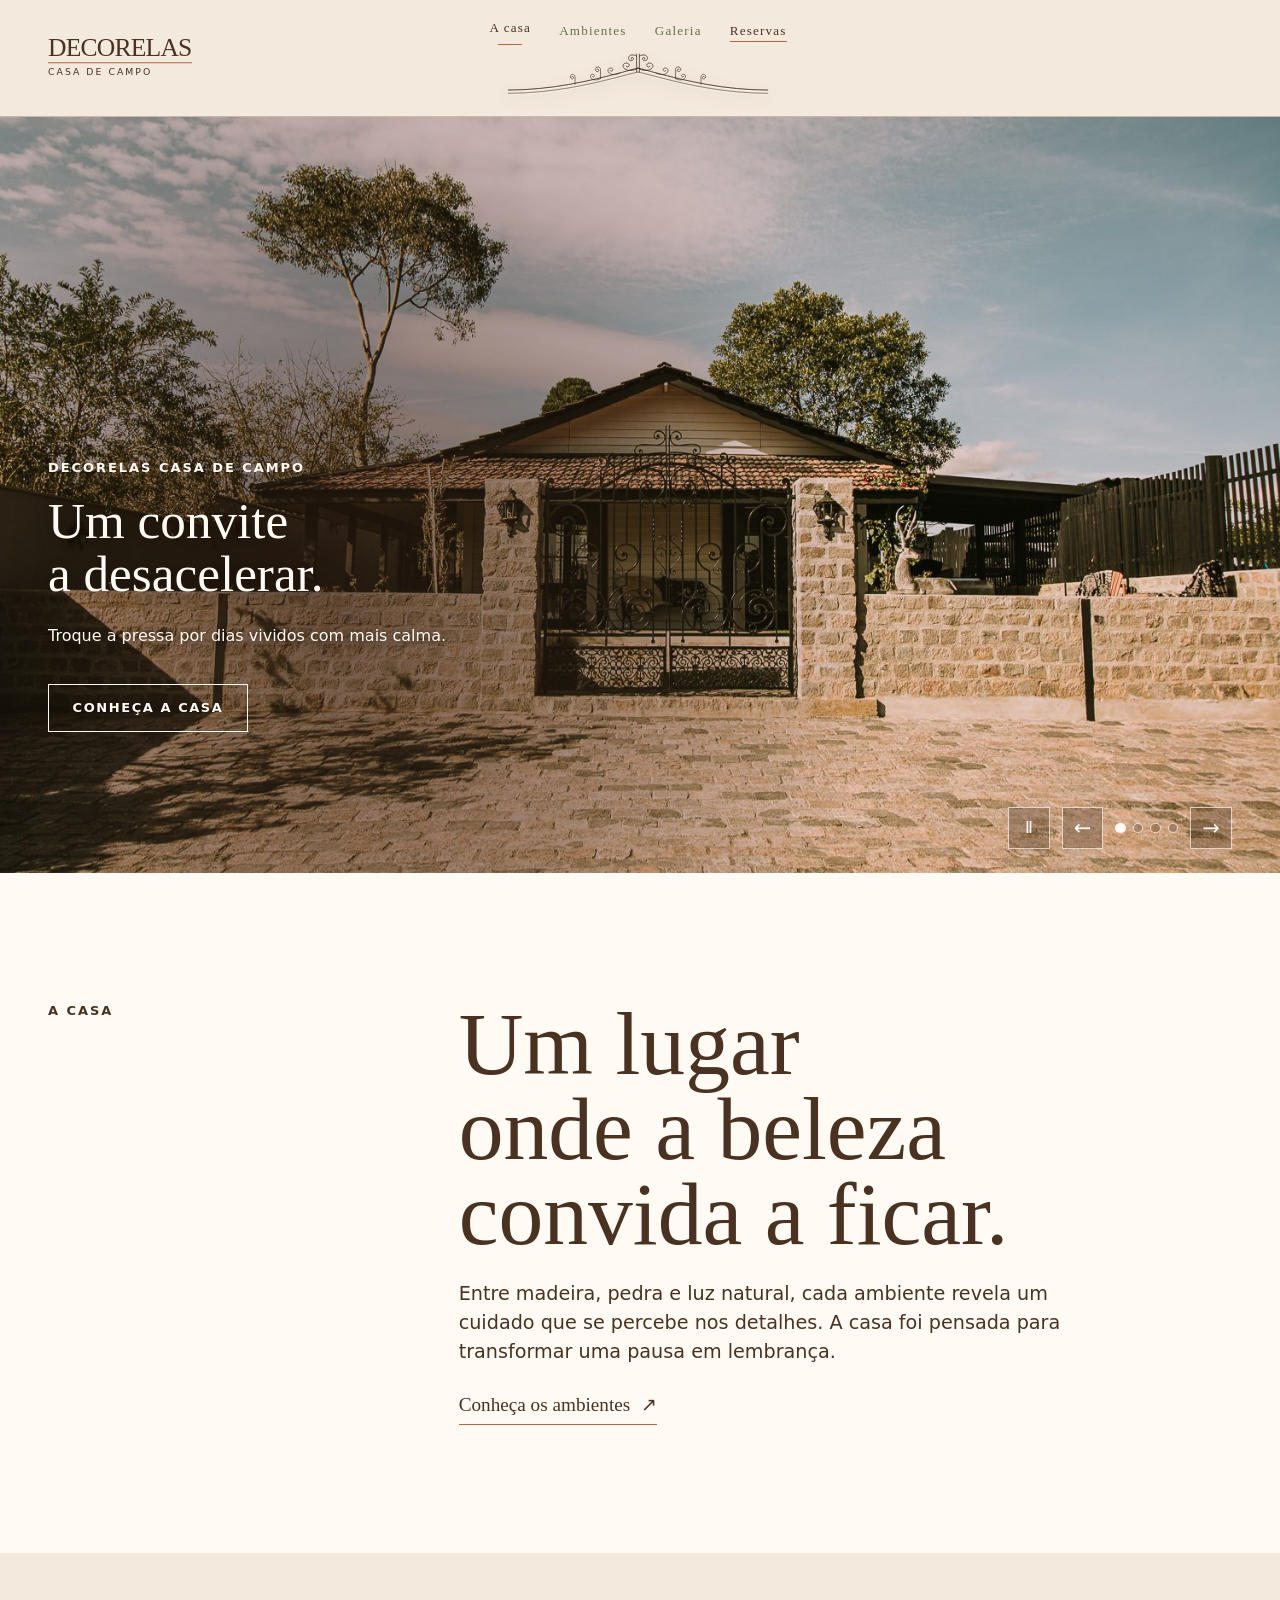
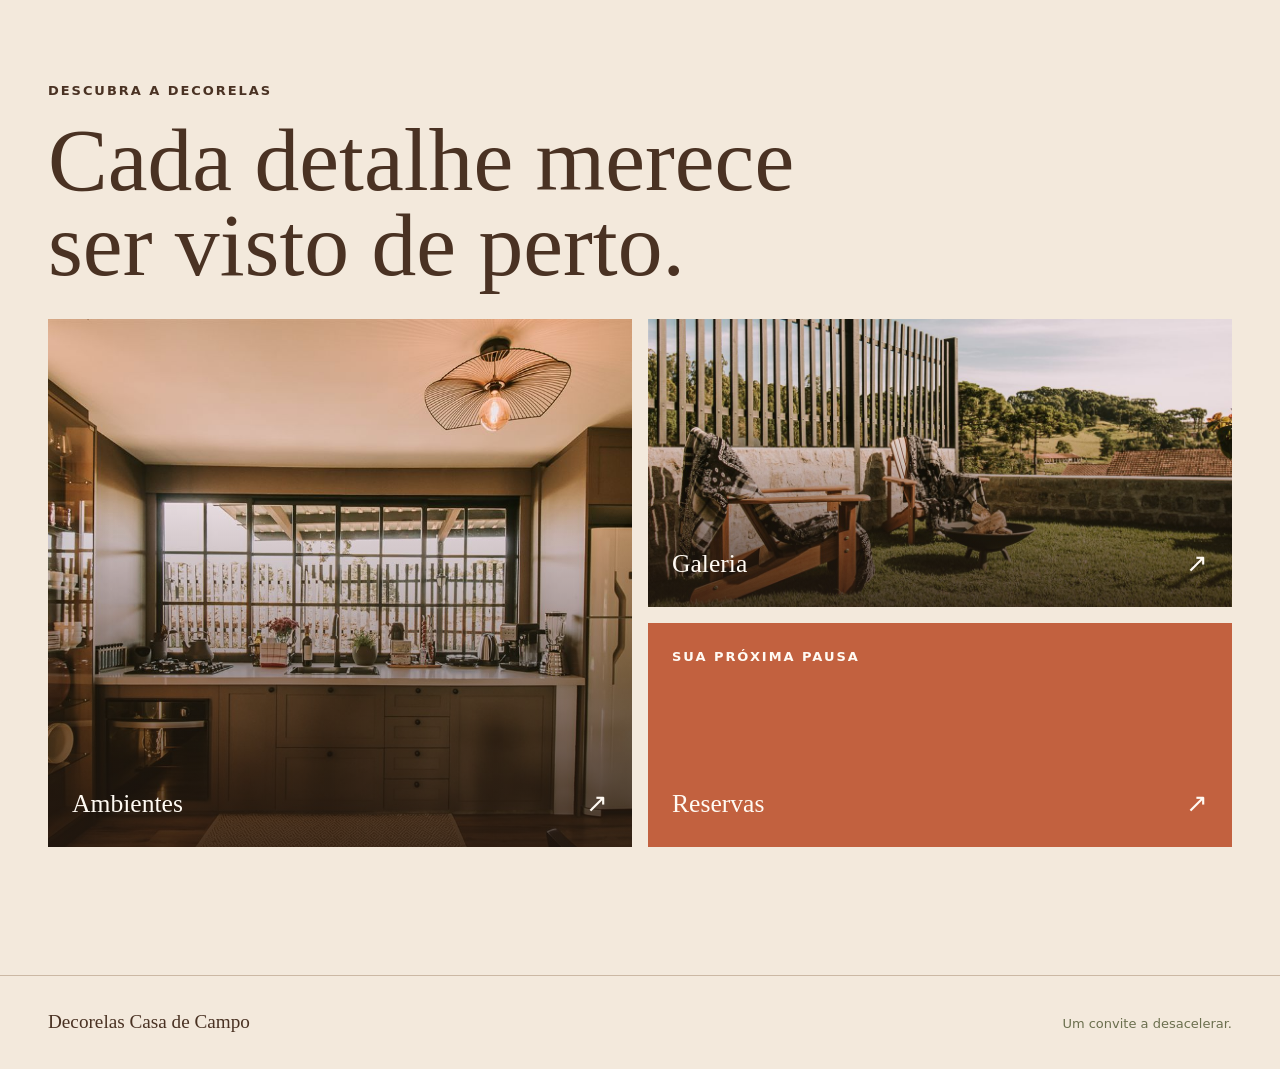
==== commit 6467162e: "feat: split Decorelas into four pages" ====
--- a/index.html
+++ b/index.html
@@ -3,8 +3,14 @@
 <head>
     <meta charset="utf-8">
     <meta name="viewport" content="width=device-width, initial-scale=1">
-    <meta name="description" content="Decorelas Casa de Campo — uma apresentação visual da casa e de seus ambientes.">
-    <title>Decorelas Casa de Campo</title>
+    <meta name="description" content="Conheça a Casa de Campo Decorelas: arquitetura, luz natural e ambientes feitos para desacelerar.">
+    <meta name="theme-color" content="#f3e9dc">
+    <title>A casa | Decorelas Casa de Campo</title>
+    <link rel="canonical" href="https://maicon-oliveira-dev.github.io/casa_de_campo_V1/">
+    <meta property="og:type" content="website">
+    <meta property="og:title" content="A casa | Decorelas Casa de Campo">
+    <meta property="og:description" content="Conheça a Casa de Campo Decorelas: arquitetura, luz natural e ambientes feitos para desacelerar.">
+    <meta property="og:url" content="https://maicon-oliveira-dev.github.io/casa_de_campo_V1/">
     <link rel="stylesheet" href="assets/css/tokens.css">
     <link rel="stylesheet" href="assets/css/base.css">
     <link rel="stylesheet" href="assets/css/components.css">
@@ -17,18 +23,18 @@
     <a class="skip-link" href="#main-content">Pular para o conteúdo</a>
     <header class="site-header">
         <div class="container site-header__inner">
-            <a class="site-brand" href="#inicio" aria-label="Decorelas Casa de Campo — ir para o início">
+            <a class="site-brand" href="index.html" aria-label="Decorelas Casa de Campo — página inicial">
                 <span class="site-brand__name">Decorelas</span>
                 <span class="site-brand__subtitle">Casa de Campo</span>
             </a>
             <nav class="site-nav" aria-label="Navegação principal">
                 <ul class="site-nav__list">
-                    <li><a class="site-nav__link" href="#casa">A casa</a></li>
-                    <li><a class="site-nav__link" href="#ambientes">Ambientes</a></li>
-                    <li><a class="site-nav__link" href="#galeria">Galeria</a></li>
-                    <li><a class="site-nav__cta" href="#reservas">Reservas</a></li>
+                    <li><a class="site-nav__link" href="index.html" aria-current="page">A casa</a></li>
+                    <li><a class="site-nav__link" href="ambientes.html">Ambientes</a></li>
+                    <li><a class="site-nav__link" href="galeria.html">Galeria</a></li>
+                    <li><a class="site-nav__cta" href="reservas.html">Reservas</a></li>
                 </ul>
-                <a class="header-ornament" href="#inicio" aria-label="Decorelas Casa de Campo — ir para o início">
+                <a class="header-ornament" href="index.html" aria-label="Decorelas — voltar à página inicial">
                     <img src="assets/img/brand/decorelas-portao-menu.svg" alt="" width="1200" height="220">
                 </a>
             </nav>
@@ -38,30 +44,33 @@
         </div>
         <nav class="mobile-menu" id="mobile-menu" aria-label="Navegação móvel" hidden>
             <div class="container mobile-menu__inner"><ul class="mobile-menu__list">
-                <li><a class="mobile-menu__link" href="#casa">A casa</a></li><li><a class="mobile-menu__link" href="#ambientes">Ambientes</a></li><li><a class="mobile-menu__link" href="#galeria">Galeria</a></li><li><a class="mobile-menu__link" href="#reservas">Reservas</a></li>
+                <li><a class="mobile-menu__link" href="index.html" aria-current="page">A casa</a></li>
+                <li><a class="mobile-menu__link" href="ambientes.html">Ambientes</a></li>
+                <li><a class="mobile-menu__link" href="galeria.html">Galeria</a></li>
+                <li><a class="mobile-menu__link" href="reservas.html">Reservas</a></li>
             </ul></div>
         </nav>
     </header>
     <main id="main-content" tabindex="-1">
-        <section class="hero" id="inicio" aria-labelledby="inicio-title">
+<section class="hero" id="inicio" aria-labelledby="inicio-title">
             <div class="hero-carousel" role="region" aria-roledescription="carrossel" aria-label="Imagens de destaque da casa" tabindex="0">
                 <div class="hero-carousel__slides">
                     <figure class="hero-carousel__slide is-active" id="hero-slide-1" aria-hidden="false" data-hero-title="Um convite a desacelerar." data-hero-description="Troque a pressa por dias vividos com mais calma." data-hero-link-label="Conheça a casa" data-hero-link-target="#casa">
                         <img src="assets/img/hero/hero-01.jpg" alt="Fachada frontal da casa com portão de ferro e muro de pedra" width="1500" height="1000" fetchpriority="high">
                     </figure>
-                    <figure class="hero-carousel__slide" id="hero-slide-2" aria-hidden="true" data-hero-title="A chegada já muda o ritmo." data-hero-description="Deixe a rotina para trás e aproveite cada momento." data-hero-link-label="Explore os ambientes" data-hero-link-target="#ambientes">
+                    <figure class="hero-carousel__slide" id="hero-slide-2" aria-hidden="true" data-hero-title="A chegada já muda o ritmo." data-hero-description="Deixe a rotina para trás e aproveite cada momento." data-hero-link-label="Explore os ambientes" data-hero-link-target="ambientes.html">
                         <img src="assets/img/hero/hero-02.jpg" alt="Varanda da casa com jardim, cobertura e cadeira de madeira" width="1500" height="1000" loading="lazy">
                     </figure>
-                    <figure class="hero-carousel__slide" id="hero-slide-3" aria-hidden="true" data-hero-title="Quando o fogo acende, o tempo desacelera." data-hero-description="Um convite para ficar mais um pouco e apreciar o momento." data-hero-link-label="Ver a galeria" data-hero-link-target="#galeria">
+                    <figure class="hero-carousel__slide" id="hero-slide-3" aria-hidden="true" data-hero-title="Quando o fogo acende, o tempo desacelera." data-hero-description="Um convite para ficar mais um pouco e apreciar o momento." data-hero-link-label="Ver a galeria" data-hero-link-target="galeria.html">
                         <img src="assets/img/hero/hero-03.jpg" alt="Área externa com poltronas de madeira, fogo aceso e banheira de hidromassagem" width="1500" height="1000" loading="lazy">
                     </figure>
-                    <figure class="hero-carousel__slide" id="hero-slide-4" aria-hidden="true" data-hero-title="Sua pausa merece esse cenário." data-hero-description="Um momento para relaxar e aproveitar o tempo." data-hero-link-label="Consultar reservas" data-hero-link-target="#reservas">
+                    <figure class="hero-carousel__slide" id="hero-slide-4" aria-hidden="true" data-hero-title="Sua pausa merece esse cenário." data-hero-description="Um momento para relaxar e aproveitar o tempo." data-hero-link-label="Consultar reservas" data-hero-link-target="reservas.html">
                         <img src="assets/img/hero/hero-04.jpg" alt="Área externa com poltronas de madeira, fogo aceso e muro de pedra" width="1500" height="1000" loading="lazy">
                     </figure>
                 </div>
                 <p class="visually-hidden" role="status" aria-live="polite" aria-atomic="true" data-carousel-status></p>
                 <div class="hero-carousel__controls" aria-label="Controles do carrossel">
-                    <button class="hero-carousel__button hero-carousel__toggle" type="button" data-carousel-toggle aria-label="Pausar apresenta??o autom?tica" hidden>?</button>
+                    <button class="hero-carousel__button hero-carousel__toggle" type="button" data-carousel-toggle aria-label="Pausar apresentação automática" hidden>Ⅱ</button>
                     <button class="hero-carousel__button" type="button" data-carousel-previous aria-label="Imagem anterior">←</button>
                     <div class="hero-carousel__dots" role="group" aria-label="Escolher imagem de destaque">
                         <button class="is-active" type="button" aria-current="true" aria-controls="hero-slide-1" data-carousel-dot="0"><span class="visually-hidden">Ir para o slide 1</span></button>
@@ -80,38 +89,39 @@
                 <div class="hero__actions"><a class="button button--light" href="#casa" data-hero-link>Conheça a casa</a></div>
             </div>
         </section>
-
         <section class="intro section" id="casa" aria-labelledby="casa-title">
-            <div class="container intro__grid"><p class="eyebrow">A casa</p><div>
-                <h2 id="casa-title">Uma presença serena, feita de matéria e memória.</h2>
-                <p class="intro__text">A Decorelas se revela aos poucos: no contraste entre madeira, pedra, luz e o desenho dos ambientes.</p>
-                <!-- Localização, capacidade, comodidades e regras serão adicionadas após confirmação dos proprietários. -->
-            </div></div>
-        </section>
-
-        <section class="spaces section" id="ambientes" aria-labelledby="ambientes-title">
-            <div class="container"><div class="section-heading"><p class="eyebrow">Ambientes</p><h2 id="ambientes-title">Cenas para habitar sem pressa.</h2></div>
-                <div class="spaces__grid">
-                    <article class="space-card space-card--wide"><img src="assets/img/gallery/cozinha.jpg" alt="Cozinha da casa com janela ampla, armários e bancada" width="1200" height="800" loading="lazy"><div><h3>Cozinha</h3><p>Linhas acolhedoras e luz que atravessa o dia.</p></div></article>
-                    <article class="space-card"><img src="assets/img/gallery/quarto.jpg" alt="Quarto com cama de estrutura escura e janela voltada ao exterior" width="900" height="600" loading="lazy"><div><h3>Quarto</h3><p>Um enquadramento calmo entre interior e paisagem.</p></div></article>
-                    <article class="space-card"><img src="assets/img/gallery/sala.jpg" alt="Sala com sofá claro, tapete de fibra e luz natural" width="667" height="1000" loading="lazy"><div><h3>Sala</h3><p>Texturas naturais para desacelerar o olhar.</p></div></article>
-                    <article class="space-card space-card--wide"><img src="assets/img/details/area-externa.jpg" alt="Detalhe de área externa com pedra, madeira e água" width="1200" height="800" loading="lazy"><div><h3>Área externa</h3><p>Um detalhe da casa que aproxima matéria e paisagem.</p></div></article>
+            <div class="container intro__grid">
+                <p class="eyebrow">A casa</p>
+                <div>
+                    <h2 id="casa-title">Um lugar onde a beleza convida a ficar.</h2>
+                    <p class="intro__text">Entre madeira, pedra e luz natural, cada ambiente revela um cuidado que se percebe nos detalhes. A casa foi pensada para transformar uma pausa em lembrança.</p>
+                    <a class="text-link" href="ambientes.html">Conheça os ambientes <span aria-hidden="true">↗</span></a>
                 </div>
-                <!-- A curadoria final de ambientes será concluída após confirmação dos proprietários. -->
             </div>
         </section>
-
-        <section class="gallery section" id="galeria" aria-labelledby="galeria-title">
-            <div class="container gallery__header"><p class="eyebrow">Galeria</p><h2 id="galeria-title">A casa em sua própria cadência.</h2><p>Uma coleção de registros para percorrer devagar.</p></div>
-            <div class="container gallery__grid">
-                <figure class="gallery__feature"><img src="assets/img/gallery/jardim.jpg" alt="Jardim com cadeiras de madeira, gramado e vista para a paisagem" width="1200" height="800" loading="lazy"></figure>
-                <figure><img src="assets/img/gallery/sala.jpg" alt="Sala iluminada com sofá claro e tapete de fibra" width="667" height="1000" loading="lazy"></figure>
-                <figure><img src="assets/img/gallery/quarto.jpg" alt="Quarto com cama, luminária e janela para o exterior" width="900" height="600" loading="lazy"></figure>
+        <section class="home-explore section" aria-labelledby="home-explore-title">
+            <div class="container">
+                <div class="section-heading">
+                    <p class="eyebrow">Descubra a Decorelas</p>
+                    <h2 id="home-explore-title">Cada detalhe merece ser visto de perto.</h2>
+                </div>
+                <div class="home-explore__grid">
+                    <a class="home-explore__card" href="ambientes.html">
+                        <img src="assets/img/gallery/cozinha.jpg" alt="" width="1200" height="800" loading="lazy">
+                        <span class="home-explore__label"><span>Ambientes</span><span aria-hidden="true">↗</span></span>
+                    </a>
+                    <a class="home-explore__card" href="galeria.html">
+                        <img src="assets/img/gallery/jardim.jpg" alt="" width="1200" height="800" loading="lazy">
+                        <span class="home-explore__label"><span>Galeria</span><span aria-hidden="true">↗</span></span>
+                    </a>
+                    <a class="home-explore__card home-explore__card--booking" href="reservas.html">
+                        <span class="eyebrow">Sua próxima pausa</span>
+                        <span class="home-explore__label"><span>Reservas</span><span aria-hidden="true">↗</span></span>
+                    </a>
+                </div>
             </div>
         </section>
-
-        <section class="reservations section" id="reservas" aria-labelledby="reservas-title"><div class="container reservations__inner"><p class="eyebrow">Reservas</p><h2 id="reservas-title">Quando quiser saber mais, estamos por aqui.</h2><p>Consulte a disponibilidade e receba as informações da sua próxima estadia.</p><!-- Integração com canal oficial de reservas será inserida após confirmação dos proprietários. --></div></section>
     </main>
-    <footer class="site-footer"><div class="container site-footer__inner"><p class="site-footer__brand">Decorelas Casa de Campo</p><p class="site-footer__note">Apresentação em desenvolvimento.</p></div></footer>
+    <footer class="site-footer"><div class="container site-footer__inner"><p class="site-footer__brand">Decorelas Casa de Campo</p><a class="site-footer__note" href="index.html">Um convite a desacelerar.</a></div></footer>
 </body>
 </html>
--- a/assets/css/home.css
+++ b/assets/css/home.css
@@ -75,3 +75,87 @@
 @media (prefers-reduced-motion: reduce) {
     .hero-carousel__slide { transition: none; }
 }
+
+/* Navegação entre páginas */
+.site-nav__link[aria-current="page"] { color: var(--color-ink); }
+.site-nav__link[aria-current="page"]::after {
+    display: block;
+    width: 1.5rem;
+    height: 1px;
+    margin: .3rem auto 0;
+    background: var(--color-terracotta);
+    content: "";
+}
+.site-nav__cta[aria-current="page"] { color: var(--color-terracotta); }
+.mobile-menu__link[aria-current="page"] { color: var(--color-terracotta); }
+
+/* Páginas internas */
+.page-masthead {
+    position: relative;
+    display: grid;
+    min-height: clamp(25rem, 58vw, 43rem);
+    align-items: end;
+    overflow: hidden;
+    color: var(--color-surface);
+    background: var(--color-ink);
+}
+.page-masthead__image, .page-masthead__veil { position: absolute; inset: 0; width: 100%; height: 100%; }
+.page-masthead__image { object-fit: cover; }
+.page-masthead__veil { background: linear-gradient(90deg, rgba(47,29,19,.72), rgba(47,29,19,.2) 75%), linear-gradient(0deg, rgba(47,29,19,.42), transparent 70%); }
+.page-masthead__content { position: relative; z-index: 1; padding-block: clamp(4rem, 10vw, 7rem); }
+.page-masthead__content h1 { max-width: 11ch; font-size: clamp(3rem, 7vw, 6.5rem); font-weight: 400; line-height: .98; text-shadow: 0 3px 18px rgba(24,13,8,.35); }
+.page-intro { background: var(--color-surface); }
+.page-intro__inner { display: grid; gap: var(--space-4); max-width: 62rem; }
+.page-intro__inner h2 { max-width: 15ch; font-size: clamp(2.3rem, 5vw, 4.4rem); font-weight: 400; line-height: 1.03; }
+.page-intro__inner > p:last-child { max-width: 40rem; color: var(--color-ink-muted); font-size: var(--text-lg); line-height: 1.7; }
+.spaces .section-heading { margin-bottom: var(--space-6); }
+.spaces .space-card h2 { font-size: var(--text-xl); font-weight: 400; line-height: 1.05; }
+.space-card .eyebrow { margin-bottom: var(--space-2); color: var(--color-terracotta); font-size: .68rem; }
+.text-link { display: inline-flex; align-items: center; gap: .7rem; width: fit-content; margin-top: var(--space-5); padding-bottom: .3rem; border-bottom: 1px solid var(--color-terracotta); font-family: var(--font-display); font-size: var(--text-lg); }
+.text-link:hover { color: var(--color-terracotta); }
+.home-explore__grid { display: grid; gap: var(--space-4); }
+.home-explore__card { position: relative; display: flex; min-height: 18rem; flex-direction: column; justify-content: space-between; overflow: hidden; background: var(--color-ink); color: var(--color-surface); }
+.home-explore__card::after { position: absolute; inset: 35% 0 0; background: linear-gradient(0deg, rgba(35,23,16,.78), transparent); content: ""; }
+.home-explore__card img { position: absolute; inset: 0; width: 100%; height: 100%; object-fit: cover; transition: transform 700ms ease; }
+.home-explore__card:hover img { transform: scale(1.035); }
+.home-explore__label, .home-explore__card > .eyebrow { position: relative; z-index: 1; }
+.home-explore__label { display: flex; justify-content: space-between; align-items: center; width: 100%; margin-top: auto; padding: var(--space-5); font-family: var(--font-display); font-size: var(--text-xl); }
+.home-explore__card--booking { min-height: 14rem; padding: var(--space-5); background: var(--color-terracotta); }
+.home-explore__card--booking::after { display: none; }
+.home-explore__card--booking .home-explore__label { padding: 0; }
+.page-next { background: var(--color-terracotta); color: var(--color-surface); }
+.page-next--dark { background: var(--color-ink); }
+.page-next__inner { display: grid; justify-items: start; gap: var(--space-4); }
+.page-next__inner h2 { max-width: 18ch; font-size: clamp(2.25rem, 5vw, 4.5rem); font-weight: 400; line-height: 1.02; }
+.page-next__inner .button { margin-top: var(--space-3); }
+.gallery-wall { background: var(--color-canvas); }
+.gallery-wall__grid { display: grid; grid-template-columns: 1fr; gap: var(--space-4); }
+.gallery-wall__item { position: relative; min-height: 18rem; margin: 0; overflow: hidden; background: var(--color-surface-raised); }
+.gallery-wall__item img { width: 100%; height: 100%; min-height: 18rem; object-fit: cover; transition: transform 700ms ease; }
+.gallery-wall__item:hover img { transform: scale(1.025); }
+.gallery-wall__item figcaption { position: absolute; right: 0; bottom: 0; left: 0; padding: 3rem var(--space-4) var(--space-4); color: var(--color-surface); background: linear-gradient(transparent, rgba(35,23,16,.7)); font-family: var(--font-display); font-size: var(--text-lg); }
+.booking { background: var(--color-surface); }
+.booking__grid { display: grid; gap: var(--space-6); }
+.booking__grid > div h2 { max-width: 12ch; font-size: clamp(2.6rem, 6vw, 5.5rem); font-weight: 400; line-height: 1; }
+.booking__grid > div > p:not(.eyebrow) { max-width: 35rem; margin-top: var(--space-5); color: var(--color-ink-muted); font-size: var(--text-lg); line-height: 1.7; }
+.booking__card { padding: clamp(1.5rem, 4vw, 3rem); border: 1px solid var(--color-border); background: var(--color-canvas); }
+.booking__card h2 { font-size: var(--text-xl); font-weight: 400; line-height: 1.1; }
+.booking__card > p:not(.eyebrow) { margin-top: var(--space-4); color: var(--color-ink-muted); line-height: 1.7; }
+.booking__card .text-link { font-size: 1rem; }
+
+@media (min-width: 48rem) {
+    .page-intro__inner { grid-template-columns: 1fr 2fr; column-gap: var(--space-6); }
+    .page-intro__inner .eyebrow { grid-column: 1; }
+    .page-intro__inner h2, .page-intro__inner > p:last-child { grid-column: 2; }
+    .page-intro__inner h2 { grid-row: 1 / span 2; }
+    .home-explore__grid { grid-template-columns: repeat(2, 1fr); }
+    .home-explore__card:first-child { grid-row: span 2; min-height: 30rem; }
+    .home-explore__card--booking { min-height: 14rem; }
+    .gallery-wall__grid { grid-template-columns: repeat(2, 1fr); grid-auto-rows: minmax(18rem, 26vw); }
+    .gallery-wall__item--tall { grid-row: span 2; }
+    .gallery-wall__item--wide { grid-column: span 2; }
+    .booking__grid { grid-template-columns: 1.2fr .8fr; align-items: center; gap: clamp(3rem, 8vw, 8rem); }
+}
+@media (prefers-reduced-motion: reduce) {
+    .home-explore__card img, .gallery-wall__item img { transition: none; }
+}
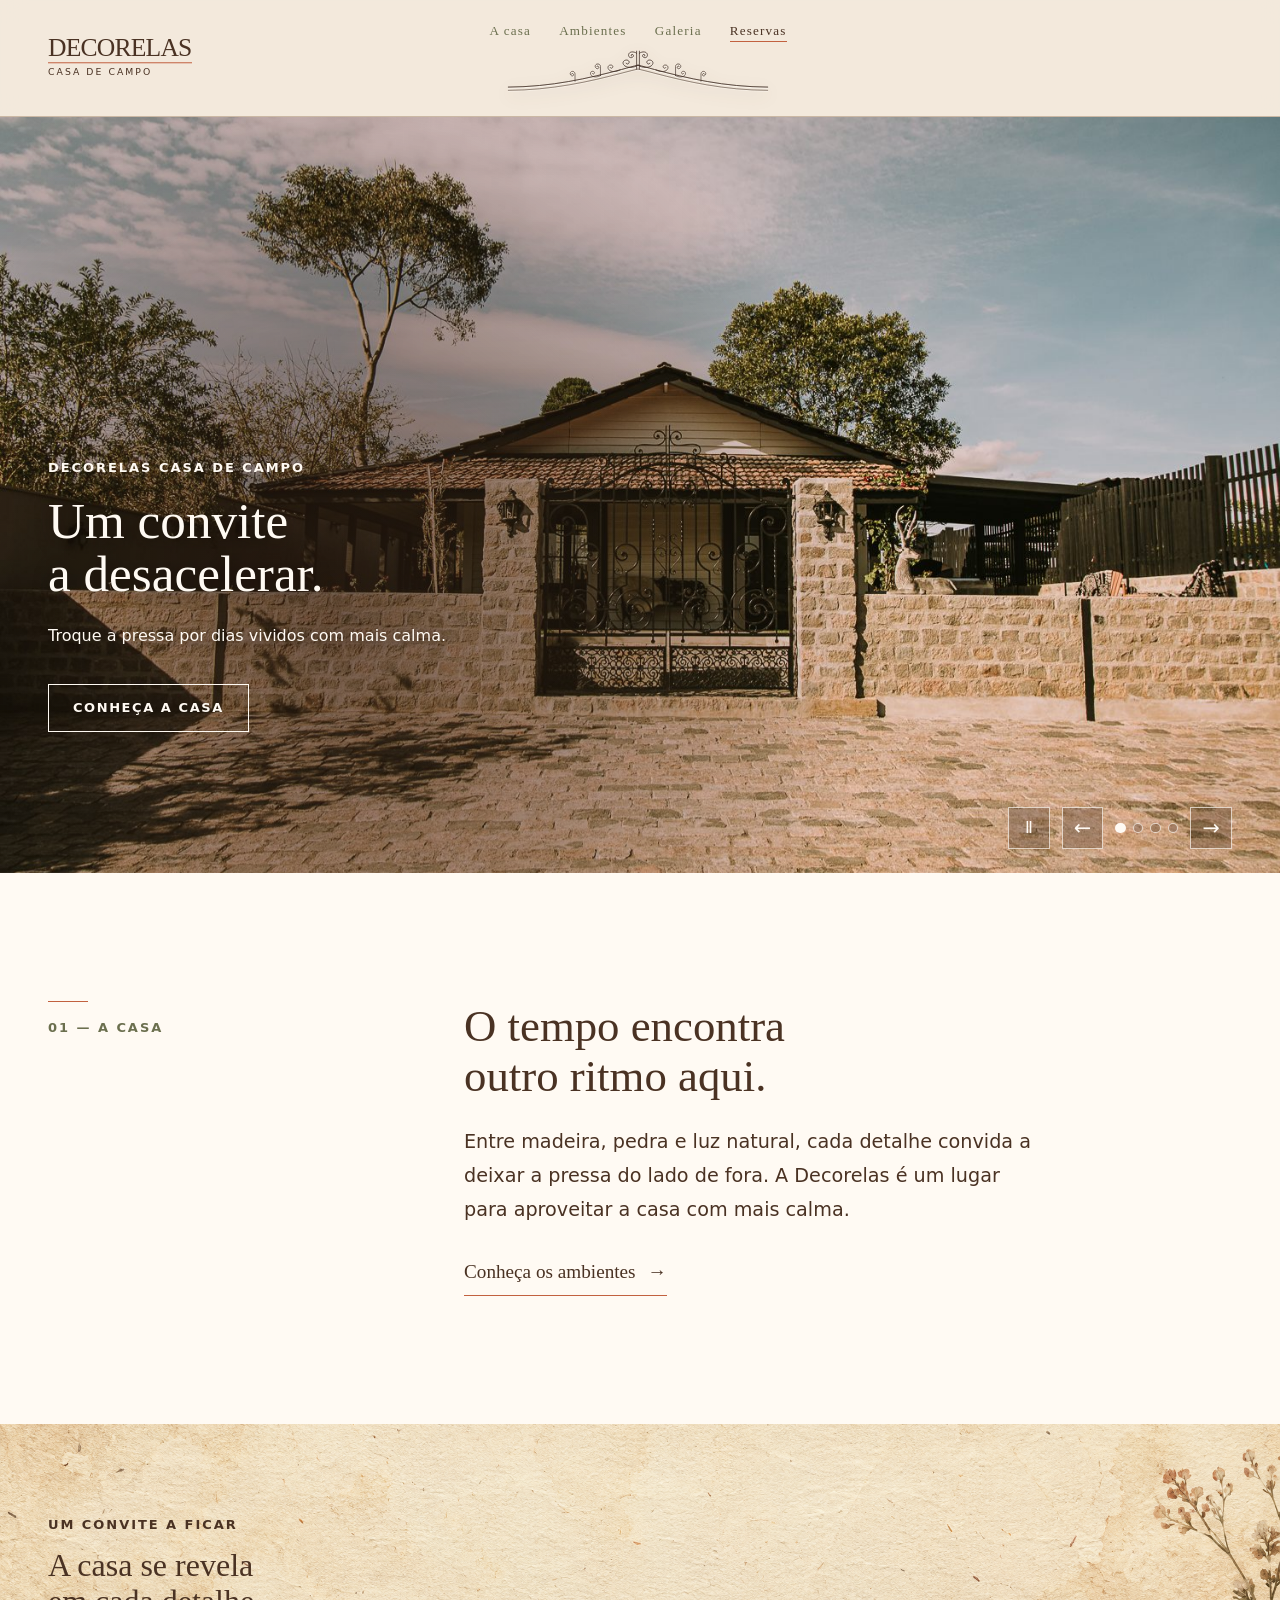
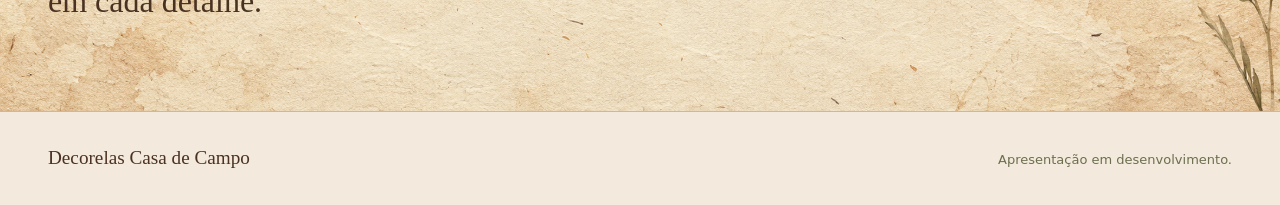
==== commit f21417c5: "feat: add vintage editorial band to home" ====
--- a/index.html
+++ b/index.html
@@ -3,14 +3,8 @@
 <head>
     <meta charset="utf-8">
     <meta name="viewport" content="width=device-width, initial-scale=1">
-    <meta name="description" content="Conheça a Casa de Campo Decorelas: arquitetura, luz natural e ambientes feitos para desacelerar.">
-    <meta name="theme-color" content="#f3e9dc">
-    <title>A casa | Decorelas Casa de Campo</title>
-    <link rel="canonical" href="https://maicon-oliveira-dev.github.io/casa_de_campo_V1/">
-    <meta property="og:type" content="website">
-    <meta property="og:title" content="A casa | Decorelas Casa de Campo">
-    <meta property="og:description" content="Conheça a Casa de Campo Decorelas: arquitetura, luz natural e ambientes feitos para desacelerar.">
-    <meta property="og:url" content="https://maicon-oliveira-dev.github.io/casa_de_campo_V1/">
+    <meta name="description" content="Decorelas Casa de Campo — uma apresentação visual da casa e de seus ambientes.">
+    <title>Decorelas Casa de Campo</title>
     <link rel="stylesheet" href="assets/css/tokens.css">
     <link rel="stylesheet" href="assets/css/base.css">
     <link rel="stylesheet" href="assets/css/components.css">
@@ -23,7 +17,7 @@
     <a class="skip-link" href="#main-content">Pular para o conteúdo</a>
     <header class="site-header">
         <div class="container site-header__inner">
-            <a class="site-brand" href="index.html" aria-label="Decorelas Casa de Campo — página inicial">
+            <a class="site-brand" href="index.html" aria-label="Decorelas Casa de Campo — ir para o início">
                 <span class="site-brand__name">Decorelas</span>
                 <span class="site-brand__subtitle">Casa de Campo</span>
             </a>
@@ -34,7 +28,7 @@
                     <li><a class="site-nav__link" href="galeria.html">Galeria</a></li>
                     <li><a class="site-nav__cta" href="reservas.html">Reservas</a></li>
                 </ul>
-                <a class="header-ornament" href="index.html" aria-label="Decorelas — voltar à página inicial">
+                <a class="header-ornament" href="index.html" aria-label="Decorelas Casa de Campo — ir para o início">
                     <img src="assets/img/brand/decorelas-portao-menu.svg" alt="" width="1200" height="220">
                 </a>
             </nav>
@@ -44,15 +38,12 @@
         </div>
         <nav class="mobile-menu" id="mobile-menu" aria-label="Navegação móvel" hidden>
             <div class="container mobile-menu__inner"><ul class="mobile-menu__list">
-                <li><a class="mobile-menu__link" href="index.html" aria-current="page">A casa</a></li>
-                <li><a class="mobile-menu__link" href="ambientes.html">Ambientes</a></li>
-                <li><a class="mobile-menu__link" href="galeria.html">Galeria</a></li>
-                <li><a class="mobile-menu__link" href="reservas.html">Reservas</a></li>
+                <li><a class="mobile-menu__link" href="index.html" aria-current="page">A casa</a></li><li><a class="mobile-menu__link" href="ambientes.html">Ambientes</a></li><li><a class="mobile-menu__link" href="galeria.html">Galeria</a></li><li><a class="mobile-menu__link" href="reservas.html">Reservas</a></li>
             </ul></div>
         </nav>
     </header>
     <main id="main-content" tabindex="-1">
-<section class="hero" id="inicio" aria-labelledby="inicio-title">
+        <section class="hero" id="inicio" aria-labelledby="inicio-title">
             <div class="hero-carousel" role="region" aria-roledescription="carrossel" aria-label="Imagens de destaque da casa" tabindex="0">
                 <div class="hero-carousel__slides">
                     <figure class="hero-carousel__slide is-active" id="hero-slide-1" aria-hidden="false" data-hero-title="Um convite a desacelerar." data-hero-description="Troque a pressa por dias vividos com mais calma." data-hero-link-label="Conheça a casa" data-hero-link-target="#casa">
@@ -89,39 +80,24 @@
                 <div class="hero__actions"><a class="button button--light" href="#casa" data-hero-link>Conheça a casa</a></div>
             </div>
         </section>
+
         <section class="intro section" id="casa" aria-labelledby="casa-title">
-            <div class="container intro__grid">
-                <p class="eyebrow">A casa</p>
-                <div>
-                    <h2 id="casa-title">Um lugar onde a beleza convida a ficar.</h2>
-                    <p class="intro__text">Entre madeira, pedra e luz natural, cada ambiente revela um cuidado que se percebe nos detalhes. A casa foi pensada para transformar uma pausa em lembrança.</p>
-                    <a class="text-link" href="ambientes.html">Conheça os ambientes <span aria-hidden="true">↗</span></a>
-                </div>
+            <div class="container intro__grid"><p class="eyebrow intro__marker">01 — A CASA</p><div>
+                <h2 id="casa-title">O tempo encontra outro ritmo aqui.</h2>
+                <p class="intro__text">Entre madeira, pedra e luz natural, cada detalhe convida a deixar a pressa do lado de fora. A Decorelas é um lugar para aproveitar a casa com mais calma.</p>
+                <a class="intro__link" href="ambientes.html">Conheça os ambientes <span aria-hidden="true">→</span></a>
+                <!-- Localização, capacidade, comodidades e regras serão adicionadas após confirmação dos proprietários. -->
+            </div></div>
+        </section>
+
+        <section class="home-divider" aria-labelledby="home-divider-title">
+            <div class="container home-divider__content">
+                <p class="home-divider__eyebrow">UM CONVITE A FICAR</p>
+                <h2 class="home-divider__title" id="home-divider-title">A casa se revela em cada detalhe.</h2>
             </div>
         </section>
-        <section class="home-explore section" aria-labelledby="home-explore-title">
-            <div class="container">
-                <div class="section-heading">
-                    <p class="eyebrow">Descubra a Decorelas</p>
-                    <h2 id="home-explore-title">Cada detalhe merece ser visto de perto.</h2>
-                </div>
-                <div class="home-explore__grid">
-                    <a class="home-explore__card" href="ambientes.html">
-                        <img src="assets/img/gallery/cozinha.jpg" alt="" width="1200" height="800" loading="lazy">
-                        <span class="home-explore__label"><span>Ambientes</span><span aria-hidden="true">↗</span></span>
-                    </a>
-                    <a class="home-explore__card" href="galeria.html">
-                        <img src="assets/img/gallery/jardim.jpg" alt="" width="1200" height="800" loading="lazy">
-                        <span class="home-explore__label"><span>Galeria</span><span aria-hidden="true">↗</span></span>
-                    </a>
-                    <a class="home-explore__card home-explore__card--booking" href="reservas.html">
-                        <span class="eyebrow">Sua próxima pausa</span>
-                        <span class="home-explore__label"><span>Reservas</span><span aria-hidden="true">↗</span></span>
-                    </a>
-                </div>
-            </div>
-        </section>
+
     </main>
-    <footer class="site-footer"><div class="container site-footer__inner"><p class="site-footer__brand">Decorelas Casa de Campo</p><a class="site-footer__note" href="index.html">Um convite a desacelerar.</a></div></footer>
+    <footer class="site-footer"><div class="container site-footer__inner"><p class="site-footer__brand">Decorelas Casa de Campo</p><p class="site-footer__note">Apresentação em desenvolvimento.</p></div></footer>
 </body>
 </html>
--- a/assets/css/tokens.css
+++ b/assets/css/tokens.css
@@ -1,33 +1,32 @@
-
 :root {
-    color-scheme: light;
-    --color-ink:#4a3223;
-    --color-ink-muted:#6b6f4e;
-    --color-canvas:#f3e9dc;
-    --color-surface:#fffaf3;
-    --color-surface-raised:#eadbca;
-    --color-border:#cbb8a4;
-    --color-border-strong:#a48f7a;
-    --color-focus:#c2613f;
-    --color-terracotta:#c2613f;
-    --font-sans:ui-sans-serif,system-ui,-apple-system,BlinkMacSystemFont,"Segoe UI",sans-serif;
-    --font-display:Georgia,"Times New Roman",serif;
-    --text-sm:.8125rem;
-    --text-base:1rem;
-    --text-lg:clamp(1.125rem,1.5vw,1.375rem);
-    --text-xl:clamp(1.5rem,2vw,2rem);
-    --text-2xl:clamp(2.8rem,7vw,7rem);
-    --space-2:.5rem;
-    --space-3:.75rem;
-    --space-4:1rem;
-    --space-5:1.5rem;
-    --space-6:2rem;
-    --space-8:clamp(4.5rem,10vw,9rem);
-    --container-max:78rem;
-    --container-gutter:clamp(1.1rem,4vw,3rem);
-    --transition-fast:160ms ease;
-    --transition-default:300ms ease;
-    --z-header:10;
-    --z-menu:20;
-    --z-skip-link:30;
+  color-scheme: light;
+  --color-ink: #4a3223;
+  --color-ink-muted: #6b6f4e;
+  --color-canvas: #f3e9dc;
+  --color-surface: #fffaf3;
+  --color-surface-raised: #eadbca;
+  --color-border: #cbb8a4;
+  --color-border-strong: #a48f7a;
+  --color-focus: #c2613f;
+  --color-terracotta: #c2613f;
+  --font-sans: ui-sans-serif,system-ui,-apple-system,BlinkMacSystemFont,"Segoe UI",sans-serif;
+  --font-display: Georgia,"Times New Roman",serif;
+  --text-sm: .8125rem;
+  --text-base: 1rem;
+  --text-lg: clamp(1.125rem,1.5vw,1.375rem);
+  --text-xl: clamp(1.5rem,2vw,2rem);
+  --text-2xl: clamp(2.8rem,7vw,7rem);
+  --space-2: .5rem;
+  --space-3: .75rem;
+  --space-4: 1rem;
+  --space-5: 1.5rem;
+  --space-6: 2rem;
+  --space-8: clamp(4.5rem,10vw,9rem);
+  --container-max: 78rem;
+  --container-gutter: clamp(1.1rem,4vw,3rem);
+  --transition-fast: 160ms ease;
+  --transition-default: 300ms ease;
+  --z-header: 10;
+  --z-menu: 20;
+  --z-skip-link: 30;
 }
--- a/assets/css/base.css
+++ b/assets/css/base.css
@@ -1,57 +1,59 @@
 *,
 *::before,
 *::after {
-    box-sizing: border-box;
+  box-sizing: border-box;
 }
 
 html {
-    scroll-behavior: smooth;
-    scroll-padding-top: 5rem;
+  scroll-behavior: smooth;
+  scroll-padding-top: 5rem;
 }
 
 @media (min-width: 64rem) {
-    html { scroll-padding-top: 8rem; }
+  html {
+    scroll-padding-top: 8rem;
+  }
 }
 
 body {
-    min-width: 20rem;
-    min-height: 100vh;
-    margin: 0;
-    background: var(--color-canvas);
-    color: var(--color-ink);
-    font-family: var(--font-sans);
-    font-size: var(--text-base);
-    line-height: 1.5;
-    -webkit-font-smoothing: antialiased;
-    text-rendering: optimizeLegibility;
+  min-width: 20rem;
+  min-height: 100vh;
+  margin: 0;
+  background: var(--color-canvas);
+  color: var(--color-ink);
+  font-family: var(--font-sans);
+  font-size: var(--text-base);
+  line-height: 1.5;
+  -webkit-font-smoothing: antialiased;
+  text-rendering: optimizeLegibility;
 }
 
 body.menu-open {
-    overflow: hidden;
+  overflow: hidden;
 }
 
 img,
 picture,
 svg {
-    display: block;
-    max-width: 100%;
+  display: block;
+  max-width: 100%;
 }
 
 a {
-    color: inherit;
-    text-decoration: none;
+  color: inherit;
+  text-decoration: none;
 }
 
 button,
 input,
 textarea,
 select {
-    font: inherit;
+  font: inherit;
 }
 
 button {
-    border: 0;
-    cursor: pointer;
+  border: 0;
+  cursor: pointer;
 }
 
 h1,
@@ -59,70 +61,70 @@
 h3,
 p,
 ul {
-    margin: 0;
+  margin: 0;
 }
 
 ul {
-    padding: 0;
-    list-style: none;
+  padding: 0;
+  list-style: none;
 }
 
 h1,
 h2,
 h3 {
-    font-family: var(--font-display);
-    line-height: 0.95;
-    text-wrap: balance;
+  font-family: var(--font-display);
+  line-height: 0.95;
+  text-wrap: balance;
 }
 
 :focus-visible {
-    outline: 3px solid var(--color-focus);
-    outline-offset: 3px;
+  outline: 3px solid var(--color-focus);
+  outline-offset: 3px;
 }
 
 .container {
-    width: min(100% - (var(--container-gutter) * 2), var(--container-max));
-    margin-inline: auto;
+  width: min(100% - (var(--container-gutter) * 2), var(--container-max));
+  margin-inline: auto;
 }
 
 .visually-hidden {
-    position: absolute;
-    width: 1px;
-    height: 1px;
-    padding: 0;
-    overflow: hidden;
-    clip: rect(0, 0, 0, 0);
-    white-space: nowrap;
-    border: 0;
+  position: absolute;
+  width: 1px;
+  height: 1px;
+  padding: 0;
+  overflow: hidden;
+  clip: rect(0, 0, 0, 0);
+  white-space: nowrap;
+  border: 0;
 }
 
 .skip-link {
-    position: fixed;
-    z-index: var(--z-skip-link);
-    top: var(--space-3);
-    left: var(--space-3);
-    padding: var(--space-3) var(--space-4);
-    background: var(--color-ink);
-    color: var(--color-surface);
-    transform: translateY(-200%);
-    transition: transform var(--transition-fast);
+  position: fixed;
+  z-index: var(--z-skip-link);
+  top: var(--space-3);
+  left: var(--space-3);
+  padding: var(--space-3) var(--space-4);
+  background: var(--color-ink);
+  color: var(--color-surface);
+  transform: translateY(-200%);
+  transition: transform var(--transition-fast);
 }
 
 .skip-link:focus {
-    transform: translateY(0);
+  transform: translateY(0);
 }
 
 @media (prefers-reduced-motion: reduce) {
-    html {
-        scroll-behavior: auto;
-    }
+  html {
+    scroll-behavior: auto;
+  }
 
-    *,
-    *::before,
-    *::after {
-        scroll-behavior: auto !important;
-        transition-duration: 0.01ms !important;
-        animation-duration: 0.01ms !important;
-        animation-iteration-count: 1 !important;
-    }
+  *,
+  *::before,
+  *::after {
+    scroll-behavior: auto !important;
+    transition-duration: 0.01ms !important;
+    animation-duration: 0.01ms !important;
+    animation-iteration-count: 1 !important;
+  }
 }
--- a/assets/css/components.css
+++ b/assets/css/components.css
@@ -1,271 +1,330 @@
-
 .site-header {
-    position:sticky;
-    z-index:var(--z-header);
-    top:0;
-    border-bottom:1px solid var(--color-border);
-    background:color-mix(in srgb,var(--color-canvas) 93%,transparent);
-    backdrop-filter:blur(12px);
-    overflow-anchor:none;
-    transition:background var(--transition-default),box-shadow var(--transition-default)
-}
+  position: sticky;
+  z-index: var(--z-header);
+  top: 0;
+  border-bottom: 1px solid var(--color-border);
+  background: color-mix(in srgb,var(--color-canvas) 93%,transparent);
+  backdrop-filter: blur(12px);
+  overflow-anchor: none;
+  transition: background var(--transition-default),box-shadow var(--transition-default)
+}
+
 .site-header__inner {
-    min-height:4.75rem;
-    display:grid;
-    grid-template-columns:1fr auto;
-    align-items:center;
-    gap:var(--space-3);
-    transition:min-height 420ms cubic-bezier(.22,.61,.36,1),gap 420ms cubic-bezier(.22,.61,.36,1)
-}
+  min-height: 4.75rem;
+  display: grid;
+  grid-template-columns: 1fr auto;
+  align-items: center;
+  gap: var(--space-3);
+  transition: min-height 420ms cubic-bezier(.22,.61,.36,1),gap 420ms cubic-bezier(.22,.61,.36,1)
+}
+
 .site-brand {
-    display:grid;
-    gap:.1rem;
-    width:max-content;
-    letter-spacing:-.05em
-}
+  display: grid;
+  gap: .1rem;
+  width: max-content;
+  letter-spacing: -.05em
+}
+
 .site-brand__name {
-    font-family:var(--font-display);
-    font-size:var(--text-xl);
-    line-height:.85;
-    text-transform:uppercase;
-    transition:font-size var(--transition-default),padding var(--transition-default)
-}
+  font-family: var(--font-display);
+  font-size: var(--text-xl);
+  line-height: .85;
+  text-transform: uppercase;
+  transition: font-size var(--transition-default),padding var(--transition-default)
+}
+
 .site-brand__subtitle {
-    font-size:.58rem;
-    letter-spacing:.22em;
-    text-transform:uppercase;
-    transition:font-size var(--transition-default),opacity var(--transition-default)
-}
-.header-ornament,.site-nav {
-    display:none
-}
+  font-size: .58rem;
+  letter-spacing: .22em;
+  text-transform: uppercase;
+  transition: font-size var(--transition-default),opacity var(--transition-default)
+}
+
+.header-ornament,
+.site-nav {
+  display: none
+}
+
 .menu-button {
-    display:inline-grid;
-    width:2.75rem;
-    height:2.75rem;
-    place-items:center;
-    border:1px solid var(--color-border-strong);
-    background:transparent;
-    color:var(--color-ink);
-    transition:width var(--transition-default),height var(--transition-default)
-}
+  display: inline-grid;
+  width: 2.75rem;
+  height: 2.75rem;
+  place-items: center;
+  border: 1px solid var(--color-border-strong);
+  background: transparent;
+  color: var(--color-ink);
+  transition: width var(--transition-default),height var(--transition-default)
+}
+
 .site-header--compact {
-    box-shadow:0 5px 18px rgba(74,50,35,.08)
-}
+  box-shadow: 0 5px 18px rgba(74,50,35,.08)
+}
+
 .site-header--compact .site-header__inner {
-    min-height:3.75rem
-}
+  min-height: 3.75rem
+}
+
 .site-header--compact .site-brand__name {
-    font-size:1.35rem
-}
+  font-size: 1.35rem
+}
+
 .site-header--compact .site-brand__subtitle {
-    font-size:.5rem
-}
+  font-size: .5rem
+}
+
 .site-header--compact .menu-button {
-    width:2.4rem;
-    height:2.4rem
-}
+  width: 2.4rem;
+  height: 2.4rem
+}
+
 .site-header--compact .mobile-menu {
-    inset:3.75rem 0 0
-}
-.menu-button__icon,.menu-button__icon::before,.menu-button__icon::after {
-    display:block;
-    width:1.2rem;
-    height:1px;
-    background:currentColor;
-    content:"";
-    transition:transform var(--transition-fast)
-}
+  inset: 3.75rem 0 0
+}
+
+.menu-button__icon,
+.menu-button__icon::before,
+.menu-button__icon::after {
+  display: block;
+  width: 1.2rem;
+  height: 1px;
+  background: currentColor;
+  content: "";
+  transition: transform var(--transition-fast)
+}
+
 .menu-button__icon {
-    position:relative
-}
-.menu-button__icon::before,.menu-button__icon::after {
-    position:absolute;
-    left:0
-}
+  position: relative
+}
+
+.menu-button__icon::before,
+.menu-button__icon::after {
+  position: absolute;
+  left: 0
+}
+
 .menu-button__icon::before {
-    top:-.38rem
-}
+  top: -.38rem
+}
+
 .menu-button__icon::after {
-    top:.38rem
-}
+  top: .38rem
+}
+
 .menu-button[aria-expanded="true"] .menu-button__icon {
-    background:transparent
-}
+  background: transparent
+}
+
 .menu-button[aria-expanded="true"] .menu-button__icon::before {
-    top:0;
-    transform:rotate(45deg)
-}
+  top: 0;
+  transform: rotate(45deg)
+}
+
 .menu-button[aria-expanded="true"] .menu-button__icon::after {
-    top:0;
-    transform:rotate(-45deg)
-}
+  top: 0;
+  transform: rotate(-45deg)
+}
+
 .mobile-menu {
-    position:fixed;
-    z-index:var(--z-menu);
-    inset:4.75rem 0 0;
-    overflow-y:auto;
-    background:var(--color-canvas);
-    transition:inset var(--transition-default)
-}
+  position: fixed;
+  z-index: var(--z-menu);
+  inset: 4.75rem 0 0;
+  overflow-y: auto;
+  background: var(--color-canvas);
+  transition: inset var(--transition-default)
+}
+
 .mobile-menu__inner {
-    padding-block:var(--space-5)
-}
+  padding-block: var(--space-5)
+}
+
 .mobile-menu__list {
-    border-top:1px solid var(--color-border)
-}
+  border-top: 1px solid var(--color-border)
+}
+
 .mobile-menu__link {
-    display:flex;
-    min-height:3.75rem;
-    align-items:center;
-    border-bottom:1px solid var(--color-border);
-    font-family:var(--font-display);
-    font-size:var(--text-xl)
-}
+  display: flex;
+  min-height: 3.75rem;
+  align-items: center;
+  border-bottom: 1px solid var(--color-border);
+  font-family: var(--font-display);
+  font-size: var(--text-xl)
+}
+
 .button {
-    display:inline-flex;
-    min-height:3rem;
-    align-items:center;
-    justify-content:center;
-    padding:var(--space-3) var(--space-5);
-    border:1px solid currentColor;
-    background:var(--color-ink);
-    color:var(--color-surface);
-    font-size:var(--text-sm);
-    font-weight:700;
-    letter-spacing:.12em;
-    text-transform:uppercase;
-    transition:background var(--transition-fast),transform var(--transition-fast)
-}
+  display: inline-flex;
+  min-height: 3rem;
+  align-items: center;
+  justify-content: center;
+  padding: var(--space-3) var(--space-5);
+  border: 1px solid currentColor;
+  background: var(--color-ink);
+  color: var(--color-surface);
+  font-size: var(--text-sm);
+  font-weight: 700;
+  letter-spacing: .12em;
+  text-transform: uppercase;
+  transition: background var(--transition-fast),transform var(--transition-fast)
+}
+
 .button:hover {
-    transform:translateY(-2px);
-    background:var(--color-terracotta)
-}
+  transform: translateY(-2px);
+  background: var(--color-terracotta)
+}
+
 .button--light {
-    background:transparent;
-    color:var(--color-surface)
-}
+  background: transparent;
+  color: var(--color-surface)
+}
+
 .button--light:hover {
-    background:var(--color-surface);
-    color:var(--color-ink)
-}
+  background: var(--color-surface);
+  color: var(--color-ink)
+}
+
 .site-footer {
-    border-top:1px solid var(--color-border)
-}
+  border-top: 1px solid var(--color-border)
+}
+
 .site-footer__inner {
-    display:flex;
-    flex-direction:column;
-    gap:var(--space-2);
-    padding-block:var(--space-6)
-}
+  display: flex;
+  flex-direction: column;
+  gap: var(--space-2);
+  padding-block: var(--space-6)
+}
+
 .site-footer__brand {
-    font-family:var(--font-display);
-    font-size:var(--text-lg)
-}
+  font-family: var(--font-display);
+  font-size: var(--text-lg)
+}
+
 .site-footer__note {
-    color:var(--color-ink-muted);
-    font-size:var(--text-sm)
-}
-@media(min-width:64rem) {
-    .site-header__inner {
-        position:relative;
-        display:grid;
-        min-height:7.25rem;
-        justify-items:center;
-        align-content:center;
-        gap:.25rem
-    }
-    .site-brand {
-        position:absolute;
-        left:0;
-        top:50%;
-        transform:translateY(-50%);
-        text-align:left
-    }
-    .site-brand__name {
-        padding-bottom:.2rem;
-        border-bottom:1px solid var(--color-terracotta)
-    }
-    .site-nav {
-        display:grid;
-        justify-items:center;
-        gap:.15rem;
-        transition:gap 420ms cubic-bezier(.22,.61,.36,1)
-    }
-    .site-nav__list {
-        display:flex;
-        align-items:center;
-        justify-content:center;
-        gap:clamp(1.25rem,2.2vw,2.4rem);
-        white-space:nowrap
-    }
-    .site-nav__link,.site-nav__cta {
-        font-family:var(--font-display);
-        font-size:.82rem;
-        letter-spacing:.09em;
-        text-transform:none
-    }
-    .site-nav__link {
-        color:var(--color-ink-muted)
-    }
-    .site-nav__link:hover {
-        color:var(--color-terracotta)
-    }
-    .site-nav__cta {
-        padding-bottom:.2rem;
-        border-bottom:1px solid var(--color-terracotta);
-        color:var(--color-ink)
-    }
-    .site-nav__cta:hover {
-        color:var(--color-terracotta)
-    }
-    .header-ornament {
-        display:block;
-        width:min(100%,clamp(15rem,21.82vw,25.91rem));
-        margin-top:.2rem;
-        transition:margin 420ms cubic-bezier(.22,.61,.36,1)
-    }
-    .header-ornament img {
-        display:block;
-        width:100%;
-        height:auto;
-        opacity:1;
-        filter:drop-shadow(0 1px 0 rgba(255,250,243,.85)) drop-shadow(0 5px 8px rgba(74,50,35,.16));
-        transition:transform var(--transition-default),filter var(--transition-default),opacity var(--transition-default)
-    }
-    .header-ornament:hover img,.header-ornament:focus-visible img {
-        transform:translateY(-2px);
-        opacity:1;
-        filter:drop-shadow(0 1px 0 rgba(255,250,243,.95)) drop-shadow(0 9px 14px rgba(74,50,35,.25))
-    }
-    .site-header--compact .site-header__inner {
-        min-height:5.1rem;
-        gap:0
-    }
-    .site-header--compact .site-brand__name {
-        font-size:1.45rem;
-        padding-bottom:.1rem
-    }
-    .site-header--compact .site-brand__subtitle {
-        font-size:.48rem;
-        opacity:.85
-    }
-    .site-header--compact .site-nav {
-        gap:0
-    }
-    .site-header--compact .header-ornament {
-        margin-top:0;
-        width:min(100%,clamp(9rem,12.55vw,13.64rem))
-    }
-    .site-header--compact .header-ornament img {
-        filter:drop-shadow(0 3px 6px rgba(74,50,35,.14))
-    }
-    .menu-button,.mobile-menu {
-        display:none
-    }
-    .site-footer__inner {
-        flex-direction:row;
-        justify-content:space-between;
-        align-items:baseline
-    }
-}
+  color: var(--color-ink-muted);
+  font-size: var(--text-sm)
+}
+
+@media (min-width:64rem) {
+  .site-header__inner {
+    position: relative;
+    display: grid;
+    min-height: 7.25rem;
+    justify-items: center;
+    align-content: center;
+    gap: .25rem
+  }
+
+  .site-brand {
+    position: absolute;
+    left: 0;
+    top: 50%;
+    transform: translateY(-50%);
+    text-align: left
+  }
+
+  .site-brand__name {
+    padding-bottom: .2rem;
+    border-bottom: 1px solid var(--color-terracotta)
+  }
+
+  .site-nav {
+    display: grid;
+    justify-items: center;
+    gap: .15rem;
+    transition: gap 420ms cubic-bezier(.22,.61,.36,1)
+  }
+
+  .site-nav__list {
+    display: flex;
+    align-items: center;
+    justify-content: center;
+    gap: clamp(1.25rem,2.2vw,2.4rem);
+    white-space: nowrap
+  }
+
+  .site-nav__link,
+  .site-nav__cta {
+    font-family: var(--font-display);
+    font-size: .82rem;
+    letter-spacing: .09em;
+    text-transform: none
+  }
+
+  .site-nav__link {
+    color: var(--color-ink-muted)
+  }
+
+  .site-nav__link:hover {
+    color: var(--color-terracotta)
+  }
+
+  .site-nav__cta {
+    padding-bottom: .2rem;
+    border-bottom: 1px solid var(--color-terracotta);
+    color: var(--color-ink)
+  }
+
+  .site-nav__cta:hover {
+    color: var(--color-terracotta)
+  }
+
+  .header-ornament {
+    display: block;
+    width: min(100%,clamp(15rem,21.82vw,25.91rem));
+    margin-top: .2rem;
+    transition: margin 420ms cubic-bezier(.22,.61,.36,1)
+  }
+
+  .header-ornament img {
+    display: block;
+    width: 100%;
+    height: auto;
+    opacity: 1;
+    filter: drop-shadow(0 1px 0 rgba(255,250,243,.85)) drop-shadow(0 5px 8px rgba(74,50,35,.16));
+    transition: transform var(--transition-default),filter var(--transition-default),opacity var(--transition-default)
+  }
+
+  .header-ornament:hover img,
+  .header-ornament:focus-visible img {
+    transform: translateY(-2px);
+    opacity: 1;
+    filter: drop-shadow(0 1px 0 rgba(255,250,243,.95)) drop-shadow(0 9px 14px rgba(74,50,35,.25))
+  }
+
+  .site-header--compact .site-header__inner {
+    min-height: 5.1rem;
+    gap: 0
+  }
+
+  .site-header--compact .site-brand__name {
+    font-size: 1.45rem;
+    padding-bottom: .1rem
+  }
+
+  .site-header--compact .site-brand__subtitle {
+    font-size: .48rem;
+    opacity: .85
+  }
+
+  .site-header--compact .site-nav {
+    gap: 0
+  }
+
+  .site-header--compact .header-ornament {
+    margin-top: 0;
+    width: min(100%,clamp(9rem,12.55vw,13.64rem))
+  }
+
+  .site-header--compact .header-ornament img {
+    filter: drop-shadow(0 3px 6px rgba(74,50,35,.14))
+  }
+
+  .menu-button,
+  .mobile-menu {
+    display: none
+  }
+
+  .site-footer__inner {
+    flex-direction: row;
+    justify-content: space-between;
+    align-items: baseline
+  }
+}
--- a/assets/css/home.css
+++ b/assets/css/home.css
@@ -1,161 +1,412 @@
-.section { padding-block: var(--space-8); }
-.hero { position: relative; display: grid; min-height: calc(100svh - 4.75rem); align-items: end; overflow: hidden; color: var(--color-surface); }
-.hero-carousel, .hero-carousel__slides, .hero-carousel__slide, .hero__veil { position: absolute; inset: 0; }
-.hero-carousel__slide { margin: 0; opacity: 0; transition: opacity 700ms ease; }
-.hero-carousel__slide.is-active { opacity: 1; }
-.hero-carousel__slide img { width: 100%; height: 100%; object-fit: cover; }
+.section {
+  padding-block: var(--space-8);
+}
+
+.hero {
+  position: relative;
+  display: grid;
+  min-height: calc(100svh - 4.75rem);
+  align-items: end;
+  overflow: hidden;
+  color: var(--color-surface);
+}
+
+.hero-carousel,
+.hero-carousel__slides,
+.hero-carousel__slide,
+.hero__veil {
+  position: absolute;
+  inset: 0;
+}
+
+.hero-carousel__slide {
+  margin: 0;
+  opacity: 0;
+  transition: opacity 700ms ease;
+}
+
+.hero-carousel__slide.is-active {
+  opacity: 1;
+}
+
+.hero-carousel__slide img {
+  width: 100%;
+  height: 100%;
+  object-fit: cover;
+}
+
 @media (prefers-reduced-motion: no-preference) {
-    .hero-carousel__slide.is-animating img { animation: hero-photo-in 700ms ease-out both; }
-    .hero__content.is-animating > .eyebrow,
-    .hero__content.is-animating > h1,
-    .hero__content.is-animating > p:not(.eyebrow),
-    .hero__content.is-animating > .hero__actions { animation: hero-text-in 450ms ease-out both; }
-    .hero__content.is-animating > h1 { animation-delay: 70ms; }
-    .hero__content.is-animating > p:not(.eyebrow) { animation-delay: 140ms; }
-    .hero__content.is-animating > .hero__actions { animation-delay: 210ms; }
-}
+  .hero-carousel__slide.is-animating img {
+    animation: hero-photo-in 700ms ease-out both;
+  }
+
+  .hero__content.is-animating > .eyebrow,
+  .hero__content.is-animating > h1,
+  .hero__content.is-animating > p:not(.eyebrow),
+  .hero__content.is-animating > .hero__actions {
+    animation: hero-text-in 450ms ease-out both;
+  }
+
+  .hero__content.is-animating > h1 {
+    animation-delay: 70ms;
+  }
+
+  .hero__content.is-animating > p:not(.eyebrow) {
+    animation-delay: 140ms;
+  }
+
+  .hero__content.is-animating > .hero__actions {
+    animation-delay: 210ms;
+  }
+}
+
 @keyframes hero-photo-in {
-    from { opacity: .75; transform: scale(1.02); }
-    to { opacity: 1; transform: scale(1); }
-}
+  from {
+    opacity: .75;
+    transform: scale(1.02);
+  }
+
+  to {
+    opacity: 1;
+    transform: scale(1);
+  }
+}
+
 @keyframes hero-text-in {
-    from { opacity: 0; transform: translateY(8px); }
-    to { opacity: 1; transform: translateY(0); }
-}
-.hero__veil { background: linear-gradient(0deg, rgba(47, 29, 19, .82), rgba(47, 29, 19, .34) 48%, rgba(47, 29, 19, .04) 78%); }
-.hero__content { position: relative; z-index: 1; max-width: 34rem; padding-block: clamp(4.5rem, 17vw, 7.5rem); }
-.eyebrow { margin: 0 0 var(--space-4); font-size: var(--text-sm); font-weight: 700; letter-spacing: .15em; text-transform: uppercase; }
-.hero h1 { max-width: 11ch; font-size: clamp(2.5rem, 4vw, 3.75rem); font-weight: 400; line-height: 1.04; text-shadow: 0 3px 16px rgba(24, 13, 8, .62); text-wrap: balance; }
-.section h2 { font-size: var(--text-2xl); font-weight: 400; }
-.hero__content > p:not(.eyebrow) { max-width: 31rem; margin-top: clamp(1rem, 2vw, 1.4rem); font-size: clamp(1rem, 1.25vw, 1.1875rem); line-height: 1.6; text-shadow: 0 2px 10px rgba(24, 13, 8, .72); }
-.hero__actions { display: flex; flex-wrap: wrap; align-items: center; gap: var(--space-5); margin-top: clamp(1.5rem, 3vw, 2.25rem); }
-.hero__text-link { padding-bottom: .25rem; border-bottom: 1px solid var(--color-terracotta); font-family: var(--font-display); font-size: var(--text-lg); }
-.hero-carousel__controls { position: absolute; z-index: 2; right: var(--container-gutter); bottom: var(--space-5); display: flex; align-items: center; gap: var(--space-3); }
-.hero-carousel__button, .hero-carousel__dots button { border: 1px solid rgba(255, 250, 243, .7); background: rgba(74, 50, 35, .32); color: var(--color-surface); }
-.hero-carousel__button { width: 2.6rem; height: 2.6rem; font-size: 1.3rem; }
-.hero-carousel__toggle { font-size: 1rem; }
-.hero-carousel__dots { display: flex; gap: .45rem; }
-.hero-carousel__dots button { width: .65rem; height: .65rem; padding: 0; border-radius: 50%; }
-.hero-carousel__dots button.is-active { background: var(--color-surface); }
-.intro { background: var(--color-surface); }
-.intro__grid { display: grid; gap: var(--space-5); }
-.intro__text, .gallery__header > p:last-child, .reservations p { max-width: 38rem; margin-top: var(--space-5); font-size: var(--text-lg); }
-.section-heading { margin-bottom: var(--space-6); }
-.spaces { background: var(--color-canvas); }
-.spaces__grid { display: grid; gap: var(--space-5); }
-.space-card { display: grid; margin: 0; overflow: hidden; background: var(--color-surface); }
-.space-card img { width: 100%; height: 19rem; object-fit: cover; }
-.space-card div { padding: var(--space-4) var(--space-5) var(--space-5); }
-.space-card h3 { font-family: var(--font-display); font-size: var(--text-xl); font-weight: 400; }
-.space-card p { margin-top: var(--space-2); color: var(--color-ink-muted); }
-.gallery { background: var(--color-ink); color: var(--color-surface); }
-.gallery__header { max-width: 48rem; }
-.gallery__grid { display: grid; gap: var(--space-4); margin-top: var(--space-6); }
-.gallery figure { margin: 0; overflow: hidden; }
-.gallery img { width: 100%; height: 18rem; object-fit: cover; }
-.gallery__feature img { height: 26rem; }
-.reservations { background: var(--color-terracotta); color: var(--color-surface); }
-.reservations__inner { max-width: 52rem; }
-.reservations h2 { max-width: 46rem; }
+  from {
+    opacity: 0;
+    transform: translateY(8px);
+  }
+
+  to {
+    opacity: 1;
+    transform: translateY(0);
+  }
+}
+
+.hero__veil {
+  background: linear-gradient(0deg, rgba(47, 29, 19, .82), rgba(47, 29, 19, .34) 48%, rgba(47, 29, 19, .04) 78%);
+}
+
+.hero__content {
+  position: relative;
+  z-index: 1;
+  max-width: 34rem;
+  padding-block: clamp(4.5rem, 17vw, 7.5rem);
+}
+
+.eyebrow {
+  margin: 0 0 var(--space-4);
+  font-size: var(--text-sm);
+  font-weight: 700;
+  letter-spacing: .15em;
+  text-transform: uppercase;
+}
+
+.hero h1 {
+  max-width: 11ch;
+  font-size: clamp(2.5rem, 4vw, 3.75rem);
+  font-weight: 400;
+  line-height: 1.04;
+  text-shadow: 0 3px 16px rgba(24, 13, 8, .62);
+  text-wrap: balance;
+}
+
+.section h1,
+.section h2 {
+  font-size: var(--text-2xl);
+  font-weight: 400;
+}
+
+.hero__content > p:not(.eyebrow) {
+  max-width: 31rem;
+  margin-top: clamp(1rem, 2vw, 1.4rem);
+  font-size: clamp(1rem, 1.25vw, 1.1875rem);
+  line-height: 1.6;
+  text-shadow: 0 2px 10px rgba(24, 13, 8, .72);
+}
+
+.hero__actions {
+  display: flex;
+  flex-wrap: wrap;
+  align-items: center;
+  gap: var(--space-5);
+  margin-top: clamp(1.5rem, 3vw, 2.25rem);
+}
+
+.hero__text-link {
+  padding-bottom: .25rem;
+  border-bottom: 1px solid var(--color-terracotta);
+  font-family: var(--font-display);
+  font-size: var(--text-lg);
+}
+
+.hero-carousel__controls {
+  position: absolute;
+  z-index: 2;
+  right: var(--container-gutter);
+  bottom: var(--space-5);
+  display: flex;
+  align-items: center;
+  gap: var(--space-3);
+}
+
+.hero-carousel__button,
+.hero-carousel__dots button {
+  border: 1px solid rgba(255, 250, 243, .7);
+  background: rgba(74, 50, 35, .32);
+  color: var(--color-surface);
+}
+
+.hero-carousel__button {
+  width: 2.6rem;
+  height: 2.6rem;
+  font-size: 1.3rem;
+}
+
+.hero-carousel__toggle {
+  font-size: 1rem;
+}
+
+.hero-carousel__dots {
+  display: flex;
+  gap: .45rem;
+}
+
+.hero-carousel__dots button {
+  width: .65rem;
+  height: .65rem;
+  padding: 0;
+  border-radius: 50%;
+}
+
+.hero-carousel__dots button.is-active {
+  background: var(--color-surface);
+}
+
+.intro {
+  background: var(--color-surface);
+}
+
+.intro__grid {
+  display: grid;
+  gap: var(--space-6);
+}
+
+.intro__marker {
+  margin: 0;
+  color: var(--color-ink-muted);
+}
+
+.intro__marker::before {
+  content: "";
+  display: block;
+  width: 2.5rem;
+  height: 1px;
+  margin-bottom: var(--space-4);
+  background: var(--color-terracotta);
+}
+
+.intro h2 {
+  max-width: 16ch;
+  font-size: clamp(2.2rem, 3.5vw, 3.75rem);
+  line-height: 1.12;
+}
+
+.intro__text,
+.gallery__header > p:last-child,
+.reservations p {
+  max-width: 38rem;
+  margin-top: var(--space-5);
+  font-size: var(--text-lg);
+}
+
+.intro__text {
+  max-width: 36rem;
+  line-height: 1.75;
+}
+
+.intro__link {
+  display: inline-flex;
+  align-items: center;
+  gap: var(--space-3);
+  margin-top: var(--space-6);
+  padding-bottom: var(--space-2);
+  border-bottom: 1px solid var(--color-terracotta);
+  color: var(--color-ink);
+  font-family: var(--font-display);
+  font-size: var(--text-lg);
+}
+
+.intro__link:hover {
+  color: var(--color-terracotta);
+}
+
+.home-divider {
+  height: clamp(210px, calc(176px + 8.7vw), 300px);
+  display: flex;
+  align-items: center;
+  background: #e9d7b6 url("../img/faixa_layout/Faixa\ de\ pergaminho\ com\ ramo\ seco-1.png") right center / cover no-repeat;
+  color: var(--color-ink);
+}
+
+.home-divider__content {
+  padding-block: var(--space-5);
+}
+
+.home-divider__eyebrow {
+  max-width: 65%;
+  margin-bottom: var(--space-3);
+  font-size: var(--text-sm);
+  font-weight: 700;
+  letter-spacing: .15em;
+}
+
+.home-divider__title {
+  max-width: min(65%, 22ch);
+  font-family: var(--font-display);
+  font-size: clamp(1.5rem, 2.5vw, 2.5rem);
+  font-weight: 400;
+  line-height: 1.15;
+}
+
+.section-heading {
+  margin-bottom: var(--space-6);
+}
+
+.spaces {
+  background: var(--color-canvas);
+}
+
+.spaces__grid {
+  display: grid;
+  gap: var(--space-5);
+}
+
+.space-card {
+  display: grid;
+  margin: 0;
+  overflow: hidden;
+  background: var(--color-surface);
+}
+
+.space-card img {
+  width: 100%;
+  height: 19rem;
+  object-fit: cover;
+}
+
+.space-card div {
+  padding: var(--space-4) var(--space-5) var(--space-5);
+}
+
+.space-card h3 {
+  font-family: var(--font-display);
+  font-size: var(--text-xl);
+  font-weight: 400;
+}
+
+.space-card p {
+  margin-top: var(--space-2);
+  color: var(--color-ink-muted);
+}
+
+.gallery {
+  background: var(--color-ink);
+  color: var(--color-surface);
+}
+
+.gallery__header {
+  max-width: 48rem;
+}
+
+.gallery__grid {
+  display: grid;
+  gap: var(--space-4);
+  margin-top: var(--space-6);
+}
+
+.gallery figure {
+  margin: 0;
+  overflow: hidden;
+}
+
+.gallery img {
+  width: 100%;
+  height: 18rem;
+  object-fit: cover;
+}
+
+.gallery__feature img {
+  height: 26rem;
+}
+
+.reservations {
+  background: var(--color-terracotta);
+  color: var(--color-surface);
+}
+
+.reservations__inner {
+  max-width: 52rem;
+}
+
+.reservations h1,
+.reservations h2 {
+  max-width: 46rem;
+}
 
 @media (min-width: 48rem) {
-    .hero { min-height: clamp(42rem, 84vh, 58rem); }
-    .hero__veil { background: radial-gradient(ellipse 43% 78% at 26% 65%, rgba(47, 29, 19, .64), rgba(47, 29, 19, .32) 55%, rgba(47, 29, 19, 0) 100%); }
-    .hero__content { margin-right: auto; margin-left: max(var(--container-gutter), calc(42vw - 34rem)); padding-block: clamp(6rem, 11vw, 9rem); }
-    .intro__grid { grid-template-columns: 1fr 2fr; }
-    .spaces__grid { grid-template-columns: repeat(2, 1fr); }
-    .space-card--wide { grid-column: span 2; grid-template-columns: 1.35fr .65fr; }
-    .space-card--wide img { height: 100%; }
-    .gallery__grid { grid-template-columns: 1.3fr .7fr; }
-    .gallery__feature { grid-row: span 2; }
-    .gallery__feature img { height: 100%; }
-    .gallery img { height: 17rem; }
+  .hero {
+    min-height: clamp(42rem, 84vh, 58rem);
+  }
+
+  .hero__veil {
+    background: radial-gradient(ellipse 43% 78% at 26% 65%, rgba(47, 29, 19, .64), rgba(47, 29, 19, .32) 55%, rgba(47, 29, 19, 0) 100%);
+  }
+
+  .hero__content {
+    margin-right: auto;
+    margin-left: max(var(--container-gutter), calc(42vw - 34rem));
+    padding-block: clamp(6rem, 11vw, 9rem);
+  }
+
+  .intro__grid {
+    grid-template-columns: 1fr 2fr;
+    column-gap: var(--space-6);
+  }
+
+  .spaces__grid {
+    grid-template-columns: repeat(2, 1fr);
+  }
+
+  .space-card--wide {
+    grid-column: span 2;
+    grid-template-columns: 1.35fr .65fr;
+  }
+
+  .space-card--wide img {
+    height: 100%;
+  }
+
+  .gallery__grid {
+    grid-template-columns: 1.3fr .7fr;
+  }
+
+  .gallery__feature {
+    grid-row: span 2;
+  }
+
+  .gallery__feature img {
+    height: 100%;
+  }
+
+  .gallery img {
+    height: 17rem;
+  }
 }
 
 @media (prefers-reduced-motion: reduce) {
-    .hero-carousel__slide { transition: none; }
-}
-
-/* Navegação entre páginas */
-.site-nav__link[aria-current="page"] { color: var(--color-ink); }
-.site-nav__link[aria-current="page"]::after {
-    display: block;
-    width: 1.5rem;
-    height: 1px;
-    margin: .3rem auto 0;
-    background: var(--color-terracotta);
-    content: "";
-}
-.site-nav__cta[aria-current="page"] { color: var(--color-terracotta); }
-.mobile-menu__link[aria-current="page"] { color: var(--color-terracotta); }
-
-/* Páginas internas */
-.page-masthead {
-    position: relative;
-    display: grid;
-    min-height: clamp(25rem, 58vw, 43rem);
-    align-items: end;
-    overflow: hidden;
-    color: var(--color-surface);
-    background: var(--color-ink);
-}
-.page-masthead__image, .page-masthead__veil { position: absolute; inset: 0; width: 100%; height: 100%; }
-.page-masthead__image { object-fit: cover; }
-.page-masthead__veil { background: linear-gradient(90deg, rgba(47,29,19,.72), rgba(47,29,19,.2) 75%), linear-gradient(0deg, rgba(47,29,19,.42), transparent 70%); }
-.page-masthead__content { position: relative; z-index: 1; padding-block: clamp(4rem, 10vw, 7rem); }
-.page-masthead__content h1 { max-width: 11ch; font-size: clamp(3rem, 7vw, 6.5rem); font-weight: 400; line-height: .98; text-shadow: 0 3px 18px rgba(24,13,8,.35); }
-.page-intro { background: var(--color-surface); }
-.page-intro__inner { display: grid; gap: var(--space-4); max-width: 62rem; }
-.page-intro__inner h2 { max-width: 15ch; font-size: clamp(2.3rem, 5vw, 4.4rem); font-weight: 400; line-height: 1.03; }
-.page-intro__inner > p:last-child { max-width: 40rem; color: var(--color-ink-muted); font-size: var(--text-lg); line-height: 1.7; }
-.spaces .section-heading { margin-bottom: var(--space-6); }
-.spaces .space-card h2 { font-size: var(--text-xl); font-weight: 400; line-height: 1.05; }
-.space-card .eyebrow { margin-bottom: var(--space-2); color: var(--color-terracotta); font-size: .68rem; }
-.text-link { display: inline-flex; align-items: center; gap: .7rem; width: fit-content; margin-top: var(--space-5); padding-bottom: .3rem; border-bottom: 1px solid var(--color-terracotta); font-family: var(--font-display); font-size: var(--text-lg); }
-.text-link:hover { color: var(--color-terracotta); }
-.home-explore__grid { display: grid; gap: var(--space-4); }
-.home-explore__card { position: relative; display: flex; min-height: 18rem; flex-direction: column; justify-content: space-between; overflow: hidden; background: var(--color-ink); color: var(--color-surface); }
-.home-explore__card::after { position: absolute; inset: 35% 0 0; background: linear-gradient(0deg, rgba(35,23,16,.78), transparent); content: ""; }
-.home-explore__card img { position: absolute; inset: 0; width: 100%; height: 100%; object-fit: cover; transition: transform 700ms ease; }
-.home-explore__card:hover img { transform: scale(1.035); }
-.home-explore__label, .home-explore__card > .eyebrow { position: relative; z-index: 1; }
-.home-explore__label { display: flex; justify-content: space-between; align-items: center; width: 100%; margin-top: auto; padding: var(--space-5); font-family: var(--font-display); font-size: var(--text-xl); }
-.home-explore__card--booking { min-height: 14rem; padding: var(--space-5); background: var(--color-terracotta); }
-.home-explore__card--booking::after { display: none; }
-.home-explore__card--booking .home-explore__label { padding: 0; }
-.page-next { background: var(--color-terracotta); color: var(--color-surface); }
-.page-next--dark { background: var(--color-ink); }
-.page-next__inner { display: grid; justify-items: start; gap: var(--space-4); }
-.page-next__inner h2 { max-width: 18ch; font-size: clamp(2.25rem, 5vw, 4.5rem); font-weight: 400; line-height: 1.02; }
-.page-next__inner .button { margin-top: var(--space-3); }
-.gallery-wall { background: var(--color-canvas); }
-.gallery-wall__grid { display: grid; grid-template-columns: 1fr; gap: var(--space-4); }
-.gallery-wall__item { position: relative; min-height: 18rem; margin: 0; overflow: hidden; background: var(--color-surface-raised); }
-.gallery-wall__item img { width: 100%; height: 100%; min-height: 18rem; object-fit: cover; transition: transform 700ms ease; }
-.gallery-wall__item:hover img { transform: scale(1.025); }
-.gallery-wall__item figcaption { position: absolute; right: 0; bottom: 0; left: 0; padding: 3rem var(--space-4) var(--space-4); color: var(--color-surface); background: linear-gradient(transparent, rgba(35,23,16,.7)); font-family: var(--font-display); font-size: var(--text-lg); }
-.booking { background: var(--color-surface); }
-.booking__grid { display: grid; gap: var(--space-6); }
-.booking__grid > div h2 { max-width: 12ch; font-size: clamp(2.6rem, 6vw, 5.5rem); font-weight: 400; line-height: 1; }
-.booking__grid > div > p:not(.eyebrow) { max-width: 35rem; margin-top: var(--space-5); color: var(--color-ink-muted); font-size: var(--text-lg); line-height: 1.7; }
-.booking__card { padding: clamp(1.5rem, 4vw, 3rem); border: 1px solid var(--color-border); background: var(--color-canvas); }
-.booking__card h2 { font-size: var(--text-xl); font-weight: 400; line-height: 1.1; }
-.booking__card > p:not(.eyebrow) { margin-top: var(--space-4); color: var(--color-ink-muted); line-height: 1.7; }
-.booking__card .text-link { font-size: 1rem; }
-
-@media (min-width: 48rem) {
-    .page-intro__inner { grid-template-columns: 1fr 2fr; column-gap: var(--space-6); }
-    .page-intro__inner .eyebrow { grid-column: 1; }
-    .page-intro__inner h2, .page-intro__inner > p:last-child { grid-column: 2; }
-    .page-intro__inner h2 { grid-row: 1 / span 2; }
-    .home-explore__grid { grid-template-columns: repeat(2, 1fr); }
-    .home-explore__card:first-child { grid-row: span 2; min-height: 30rem; }
-    .home-explore__card--booking { min-height: 14rem; }
-    .gallery-wall__grid { grid-template-columns: repeat(2, 1fr); grid-auto-rows: minmax(18rem, 26vw); }
-    .gallery-wall__item--tall { grid-row: span 2; }
-    .gallery-wall__item--wide { grid-column: span 2; }
-    .booking__grid { grid-template-columns: 1.2fr .8fr; align-items: center; gap: clamp(3rem, 8vw, 8rem); }
-}
-@media (prefers-reduced-motion: reduce) {
-    .home-explore__card img, .gallery-wall__item img { transition: none; }
-}
+  .hero-carousel__slide {
+    transition: none;
+  }
+}
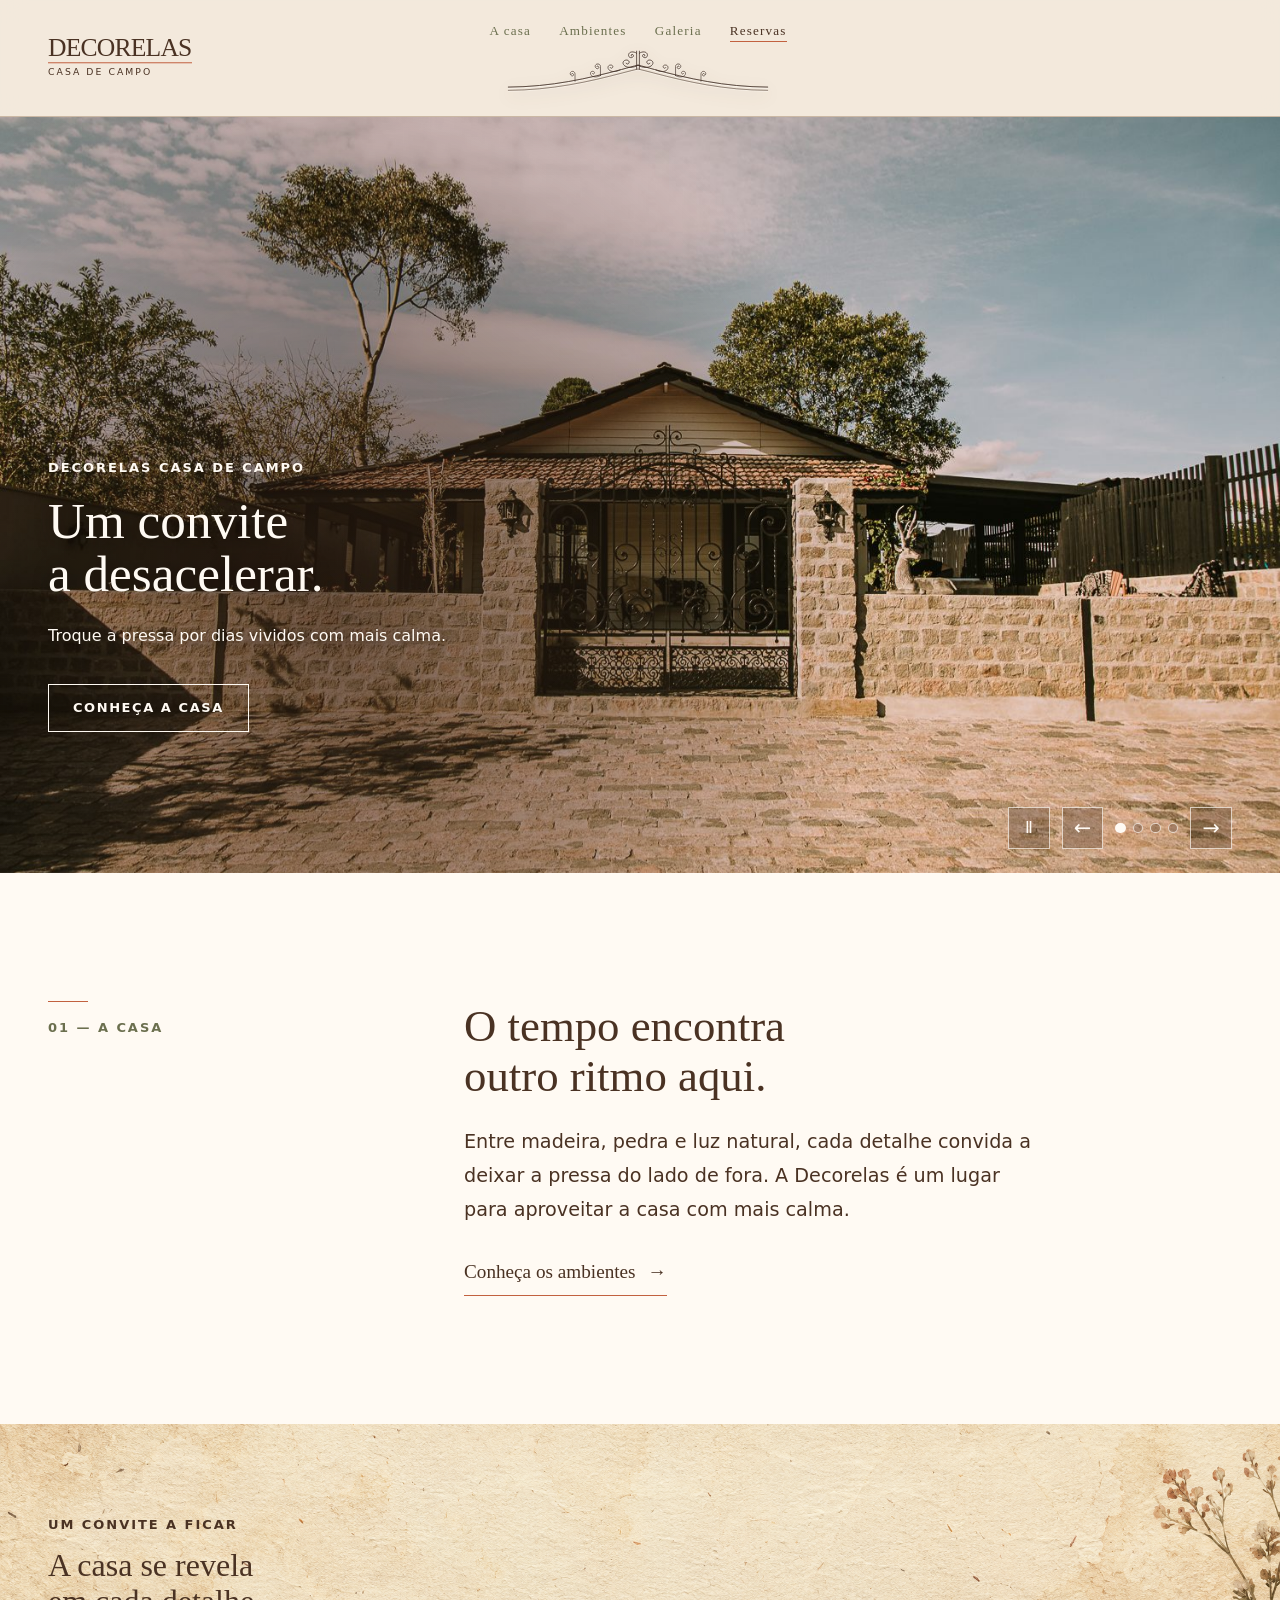
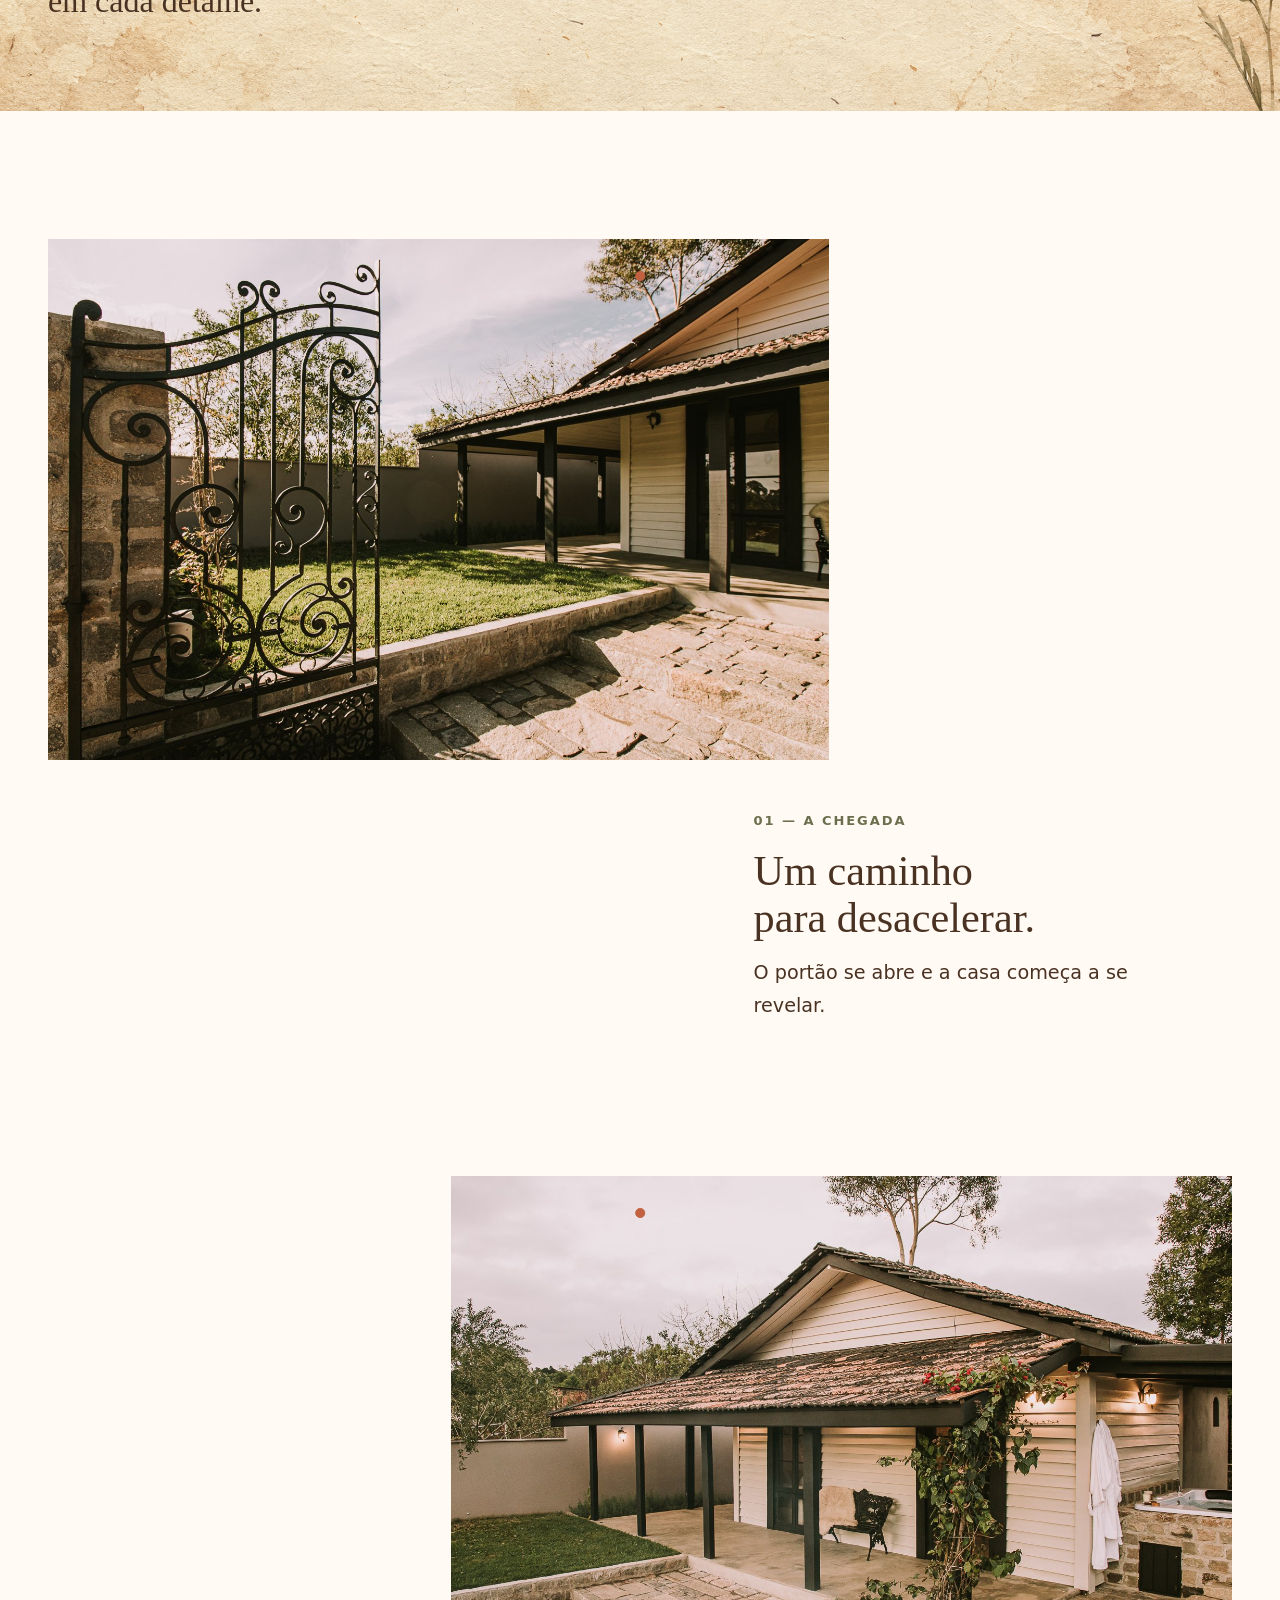
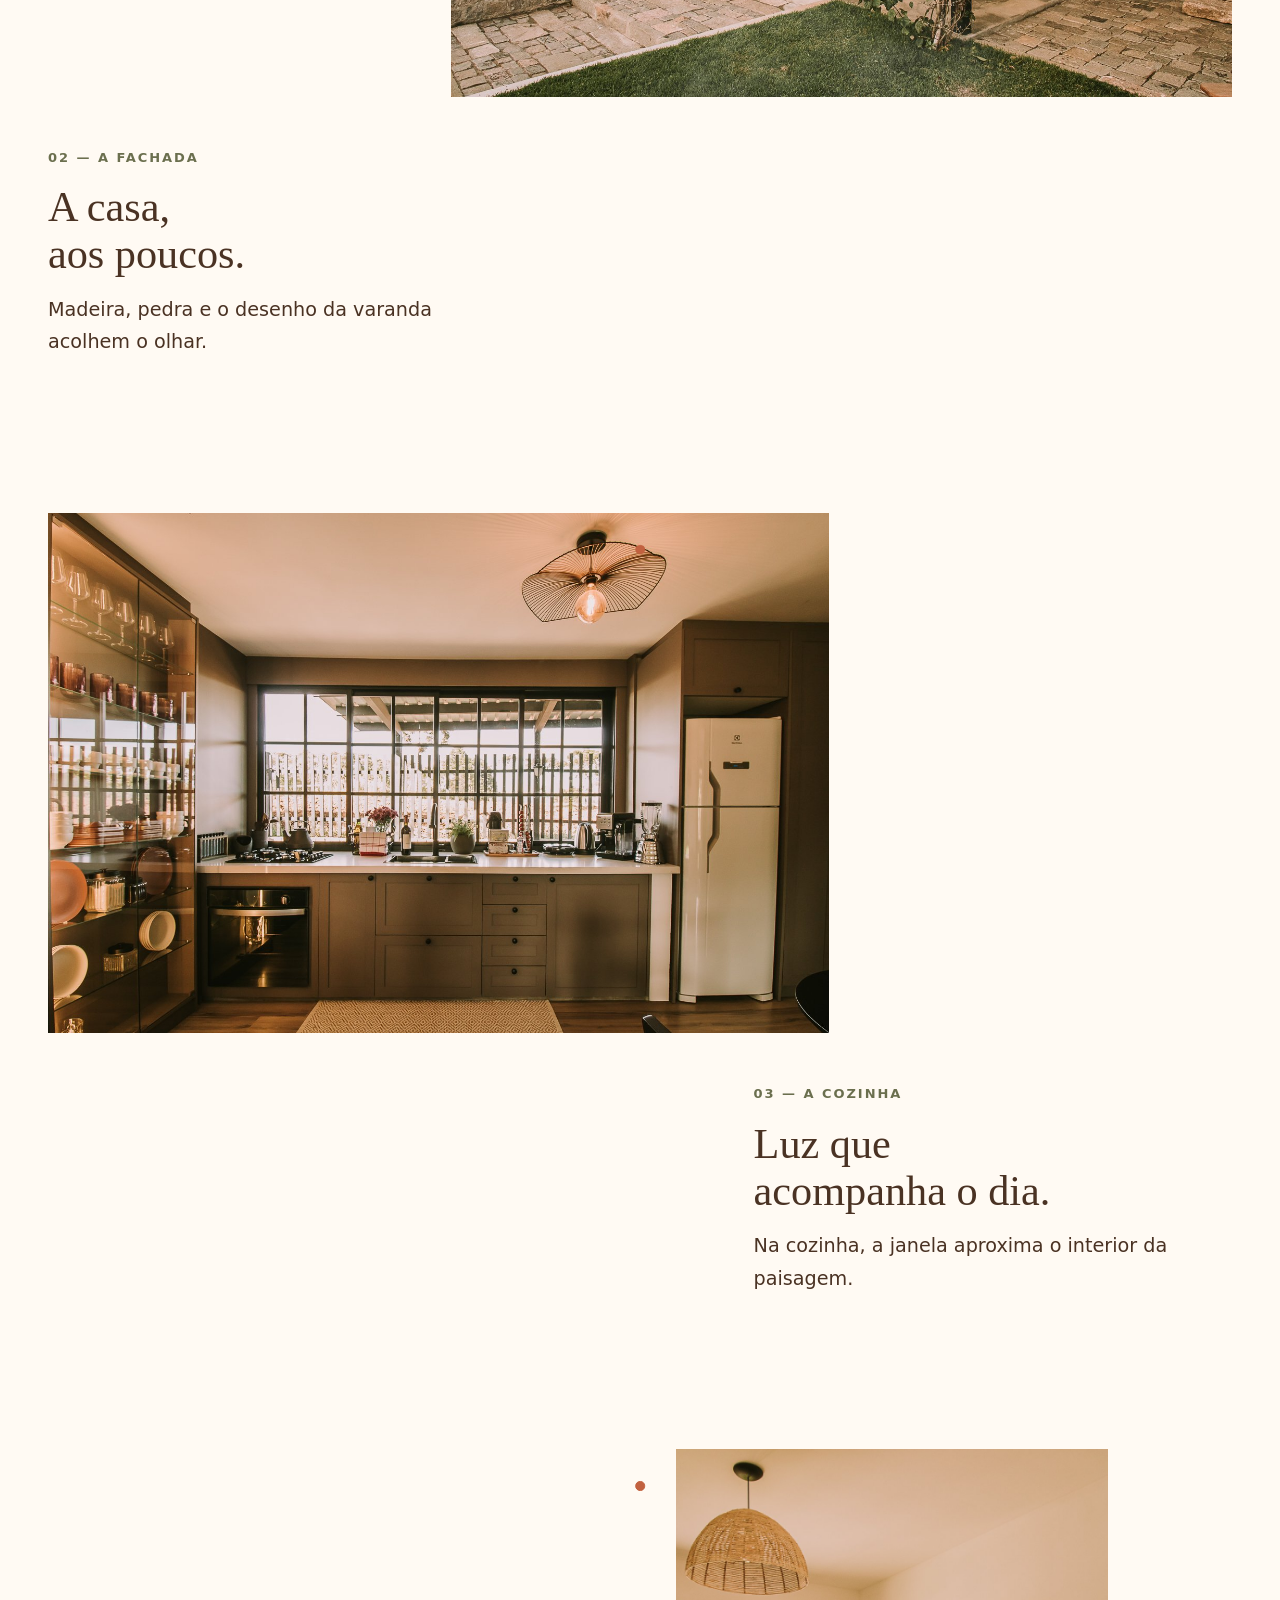
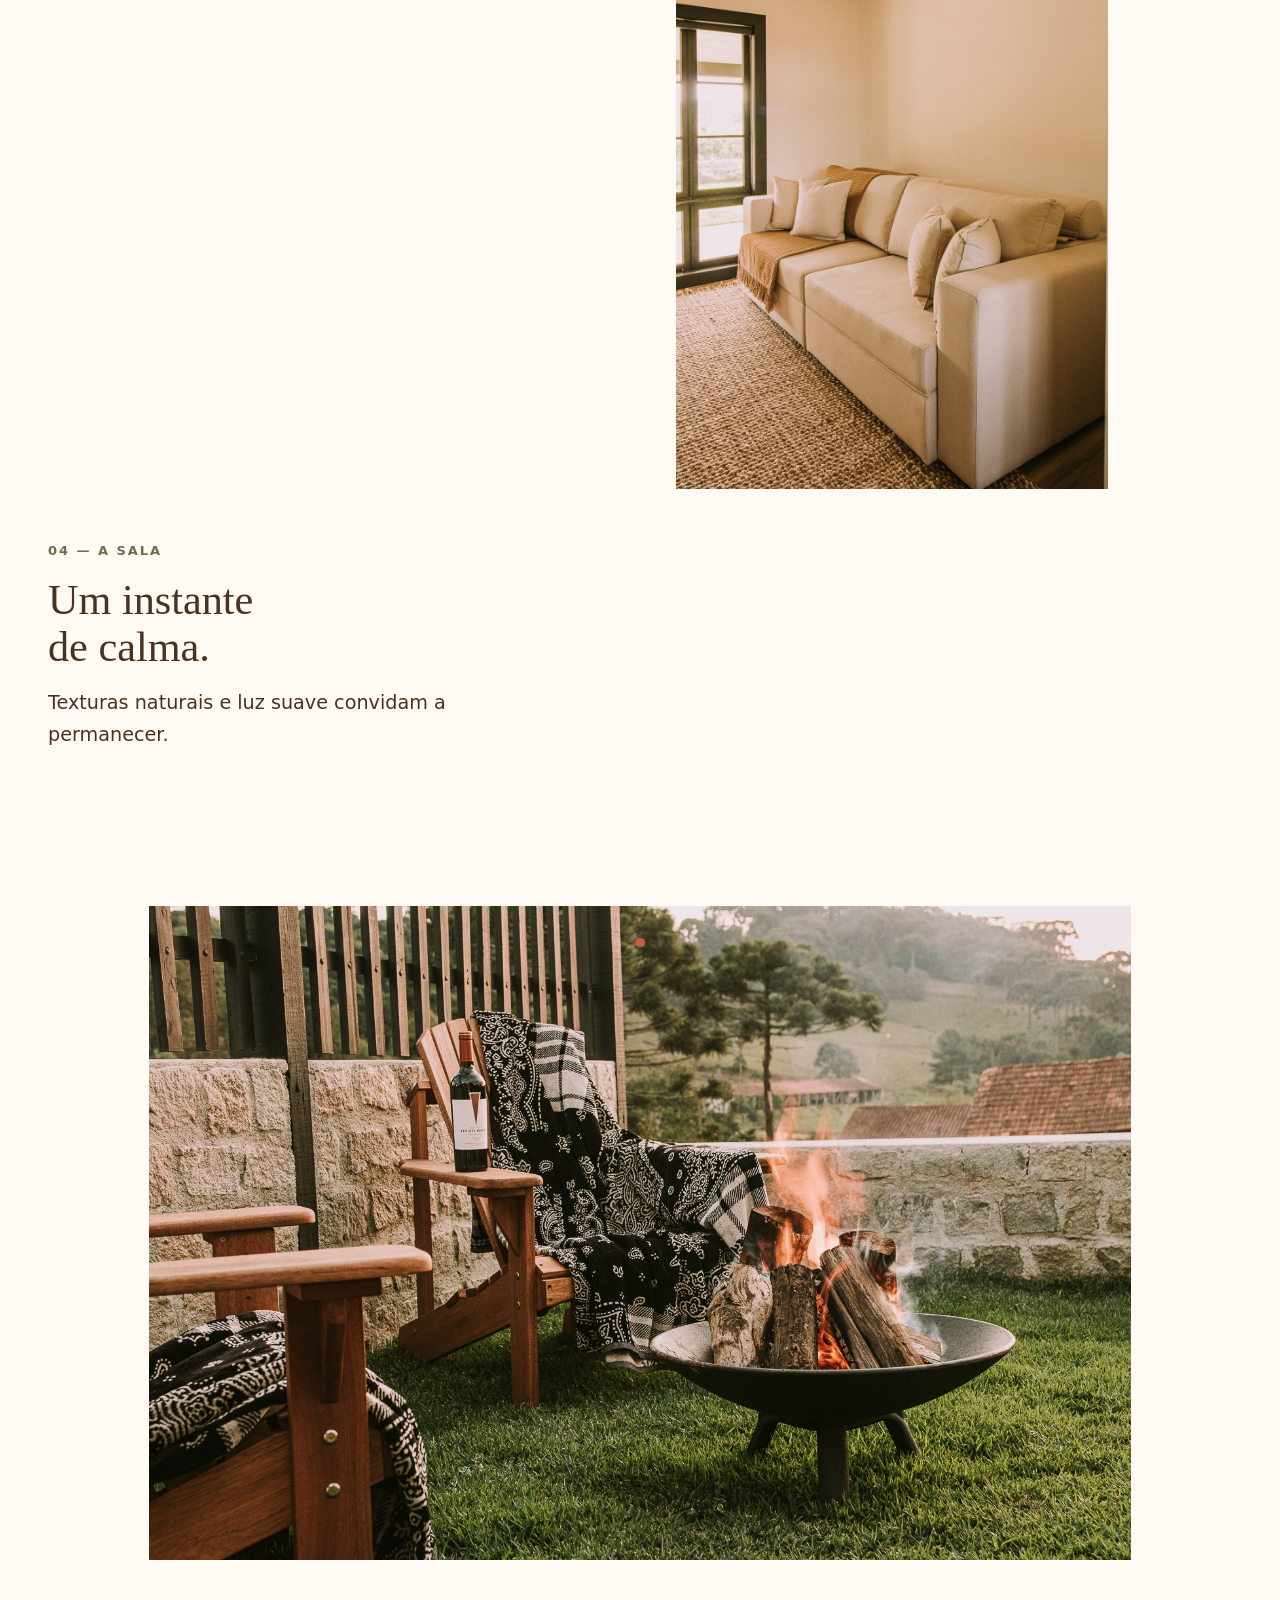
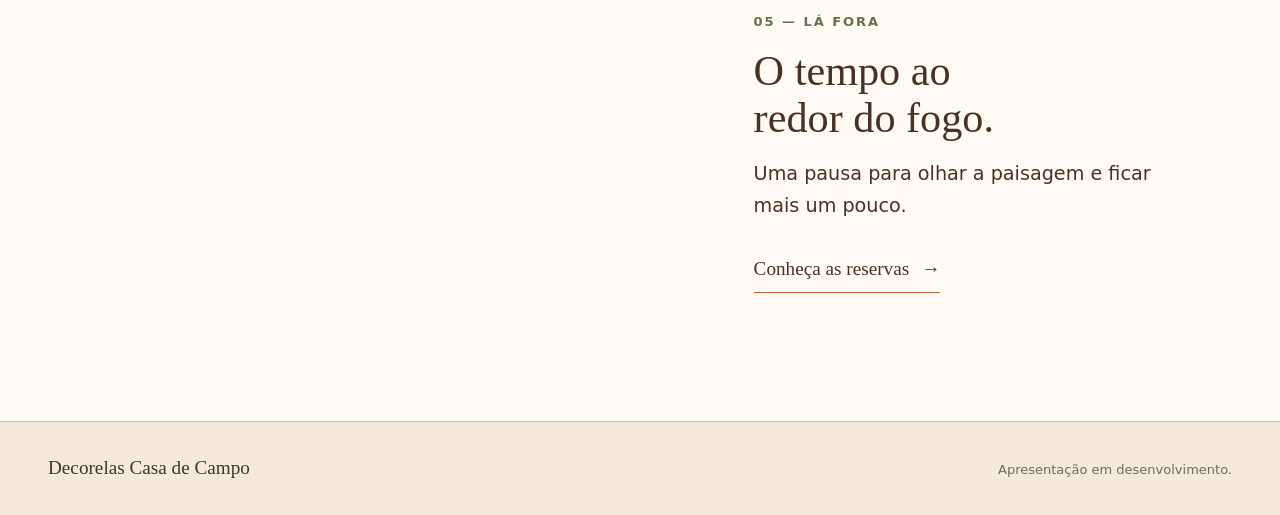
==== commit 23e28ab8: "feat: add vertical editorial story to home" ====
--- a/index.html
+++ b/index.html
@@ -12,6 +12,7 @@
     <script src="assets/js/main.js" defer></script>
     <script src="assets/js/menu.js" defer></script>
     <script src="assets/js/carousel.js" defer></script>
+    <script src="assets/js/narrativa.js" defer></script>
 </head>
 <body>
     <a class="skip-link" href="#main-content">Pular para o conteúdo</a>
@@ -97,6 +98,33 @@
             </div>
         </section>
 
+        <section class="story section" aria-labelledby="story-title">
+            <div class="container story__inner">
+                <h2 class="visually-hidden" id="story-title">Uma história da casa</h2>
+                <span class="story__line" aria-hidden="true"></span>
+                <article class="story__chapter" data-story-chapter>
+                    <img class="story__image story__image--arrival" src="assets/img/narrativa/chegada.jpg" alt="Portão de ferro aberto diante do jardim e da varanda" width="1500" height="1000" loading="lazy" decoding="async">
+                    <div class="story__copy"><p class="story__label">01 — A CHEGADA</p><h3>Um caminho para desacelerar.</h3><p>O portão se abre e a casa começa a se revelar.</p></div>
+                </article>
+                <article class="story__chapter story__chapter--reverse" data-story-chapter>
+                    <img class="story__image story__image--facade" src="assets/img/narrativa/fachada.jpg" alt="Fachada da casa com varanda, telhado e trepadeira" width="1500" height="1000" loading="lazy" decoding="async">
+                    <div class="story__copy"><p class="story__label">02 — A FACHADA</p><h3>A casa, aos poucos.</h3><p>Madeira, pedra e o desenho da varanda acolhem o olhar.</p></div>
+                </article>
+                <article class="story__chapter" data-story-chapter>
+                    <img class="story__image story__image--kitchen" src="assets/img/narrativa/cozinha.jpg" alt="Cozinha com armários, bancada e ampla janela" width="1500" height="1000" loading="lazy" decoding="async">
+                    <div class="story__copy"><p class="story__label">03 — A COZINHA</p><h3>Luz que acompanha o dia.</h3><p>Na cozinha, a janela aproxima o interior da paisagem.</p></div>
+                </article>
+                <article class="story__chapter story__chapter--reverse story__chapter--portrait" data-story-chapter>
+                    <img class="story__image story__image--living" src="assets/img/narrativa/sala.jpg" alt="Sala com sofá claro, tapete de fibra e luminária" width="1000" height="1500" loading="lazy" decoding="async">
+                    <div class="story__copy"><p class="story__label">04 — A SALA</p><h3>Um instante de calma.</h3><p>Texturas naturais e luz suave convidam a permanecer.</p></div>
+                </article>
+                <article class="story__chapter" data-story-chapter>
+                    <img class="story__image story__image--outside" src="assets/img/narrativa/exterior.jpg" alt="Fogo aceso junto a cadeiras de madeira na área externa" width="1500" height="1000" loading="lazy" decoding="async">
+                    <div class="story__copy"><p class="story__label">05 — LÁ FORA</p><h3>O tempo ao redor do fogo.</h3><p>Uma pausa para olhar a paisagem e ficar mais um pouco.</p><a class="story__link" href="reservas.html">Conheça as reservas <span aria-hidden="true">→</span></a></div>
+                </article>
+            </div>
+        </section>
+
     </main>
     <footer class="site-footer"><div class="container site-footer__inner"><p class="site-footer__brand">Decorelas Casa de Campo</p><p class="site-footer__note">Apresentação em desenvolvimento.</p></div></footer>
 </body>
--- a/assets/css/home.css
+++ b/assets/css/home.css
@@ -270,6 +270,127 @@
   line-height: 1.15;
 }
 
+.story {
+  background: var(--color-surface);
+}
+
+.story__inner {
+  position: relative;
+  display: grid;
+  gap: clamp(5rem, 12vw, 11rem);
+  padding-left: clamp(1.5rem, 5vw, 3rem);
+}
+
+.story__line {
+  position: absolute;
+  top: 0;
+  bottom: 0;
+  left: 0;
+  width: 1px;
+  background: var(--color-terracotta);
+  opacity: .6;
+  transform: scaleY(var(--story-progress, 1));
+  transform-origin: top;
+}
+
+.story__chapter {
+  position: relative;
+  display: grid;
+  gap: clamp(1.5rem, 3vw, 3rem);
+  align-items: center;
+}
+
+.story__chapter::before {
+  content: "";
+  position: absolute;
+  z-index: 1;
+  top: 2rem;
+  left: calc(-1 * clamp(1.5rem, 5vw, 3rem));
+  width: .6rem;
+  height: .6rem;
+  border: 1px solid var(--color-terracotta);
+  border-radius: 50%;
+  background: var(--color-surface);
+  transform: translateX(-50%);
+}
+
+@media (prefers-reduced-motion: no-preference) {
+  .story__chapter.is-revealed::before {
+    background: var(--color-terracotta);
+    animation: story-marker-in 600ms ease-out;
+  }
+
+  @keyframes story-marker-in {
+    0% { transform: translateX(-50%) scale(.65); }
+    55% { transform: translateX(-50%) scale(1.35); }
+    100% { transform: translateX(-50%) scale(1); }
+  }
+}
+
+.story__image {
+  width: 100%;
+  height: auto;
+  aspect-ratio: 3 / 2;
+  object-fit: cover;
+}
+
+.story__image--arrival {
+  object-position: 35% center;
+}
+
+.story__image--facade {
+  object-position: 50% 45%;
+}
+
+.story__image--living {
+  aspect-ratio: 2 / 3;
+  max-height: 40rem;
+  object-position: center;
+}
+
+.story__image--outside {
+  object-position: 55% center;
+}
+
+.story__copy {
+  max-width: 28rem;
+}
+
+.story__label {
+  margin-bottom: var(--space-4);
+  color: var(--color-ink-muted);
+  font-size: var(--text-sm);
+  font-weight: 700;
+  letter-spacing: .15em;
+}
+
+.story__copy h3 {
+  max-width: 15ch;
+  font-size: clamp(2rem, 3.3vw, 3.5rem);
+  font-weight: 400;
+  line-height: 1.12;
+}
+
+.story__copy > p:not(.story__label) {
+  margin-top: var(--space-4);
+  font-size: var(--text-lg);
+  line-height: 1.7;
+}
+
+.story__link {
+  display: inline-flex;
+  gap: var(--space-3);
+  margin-top: var(--space-6);
+  padding-bottom: var(--space-2);
+  border-bottom: 1px solid var(--color-terracotta);
+  font-family: var(--font-display);
+  font-size: var(--text-lg);
+}
+
+.story__link:hover {
+  color: var(--color-terracotta);
+}
+
 .section-heading {
   margin-bottom: var(--space-6);
 }
@@ -356,6 +477,57 @@
 }
 
 @media (min-width: 48rem) {
+  .story__inner {
+    padding-left: 0;
+  }
+
+  .story__line {
+    left: 50%;
+  }
+
+  .story__chapter {
+    grid-template-columns: repeat(12, minmax(0, 1fr));
+    column-gap: clamp(.75rem, 2vw, 2rem);
+    row-gap: clamp(2rem, 4vw, 4rem);
+  }
+
+  .story__chapter::before {
+    left: 50%;
+  }
+
+  .story__chapter .story__image {
+    grid-column: 1 / 9;
+    grid-row: 1;
+  }
+
+  .story__chapter .story__copy {
+    grid-column: 8 / 13;
+    grid-row: 2;
+  }
+
+  .story__chapter--reverse .story__image {
+    grid-column: 5 / 13;
+    grid-row: 1;
+  }
+
+  .story__chapter--reverse .story__copy {
+    grid-column: 1 / 6;
+    grid-row: 2;
+  }
+
+  .story__chapter--portrait .story__image {
+    grid-column: 7 / 12;
+  }
+
+  .story__chapter .story__image--outside {
+    grid-column: 2 / 12;
+  }
+
+  .story__chapter--portrait .story__image {
+    width: min(100%, 27rem);
+    justify-self: center;
+  }
+
   .hero {
     min-height: clamp(42rem, 84vh, 58rem);
   }
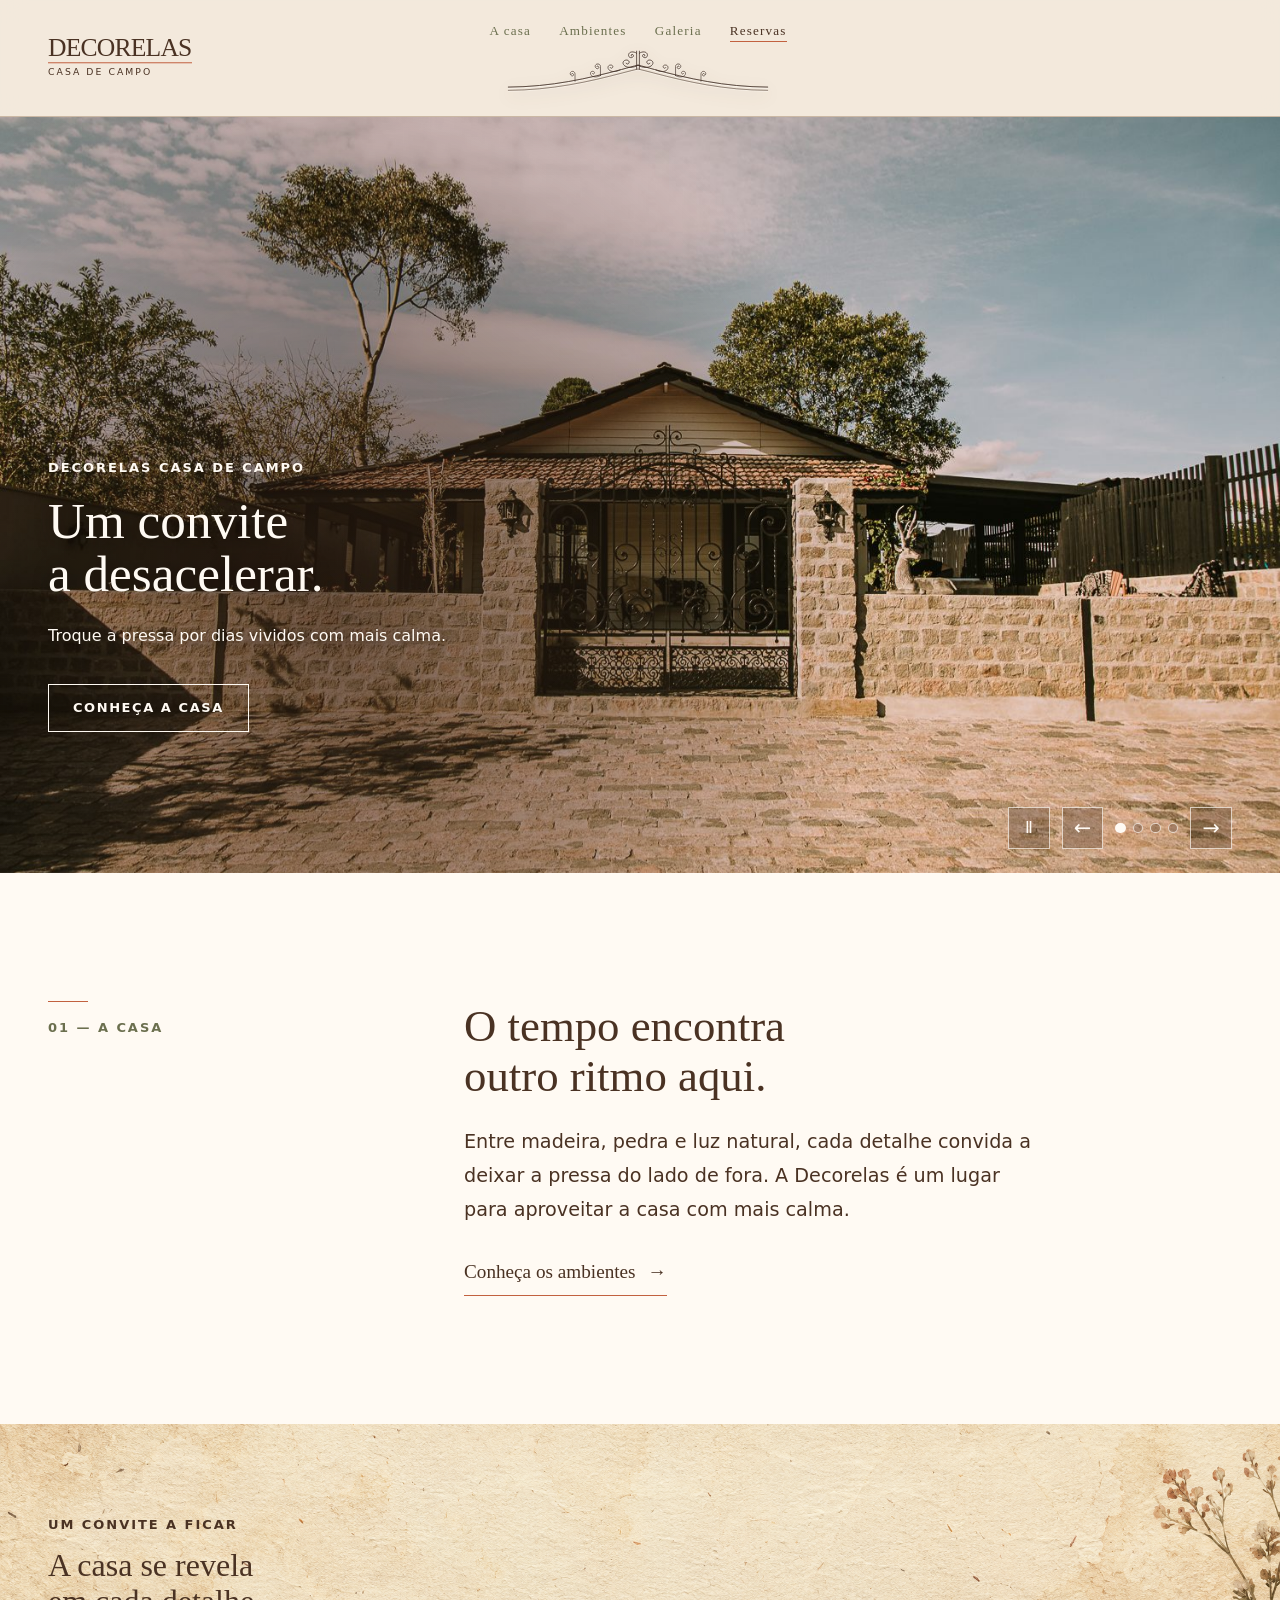
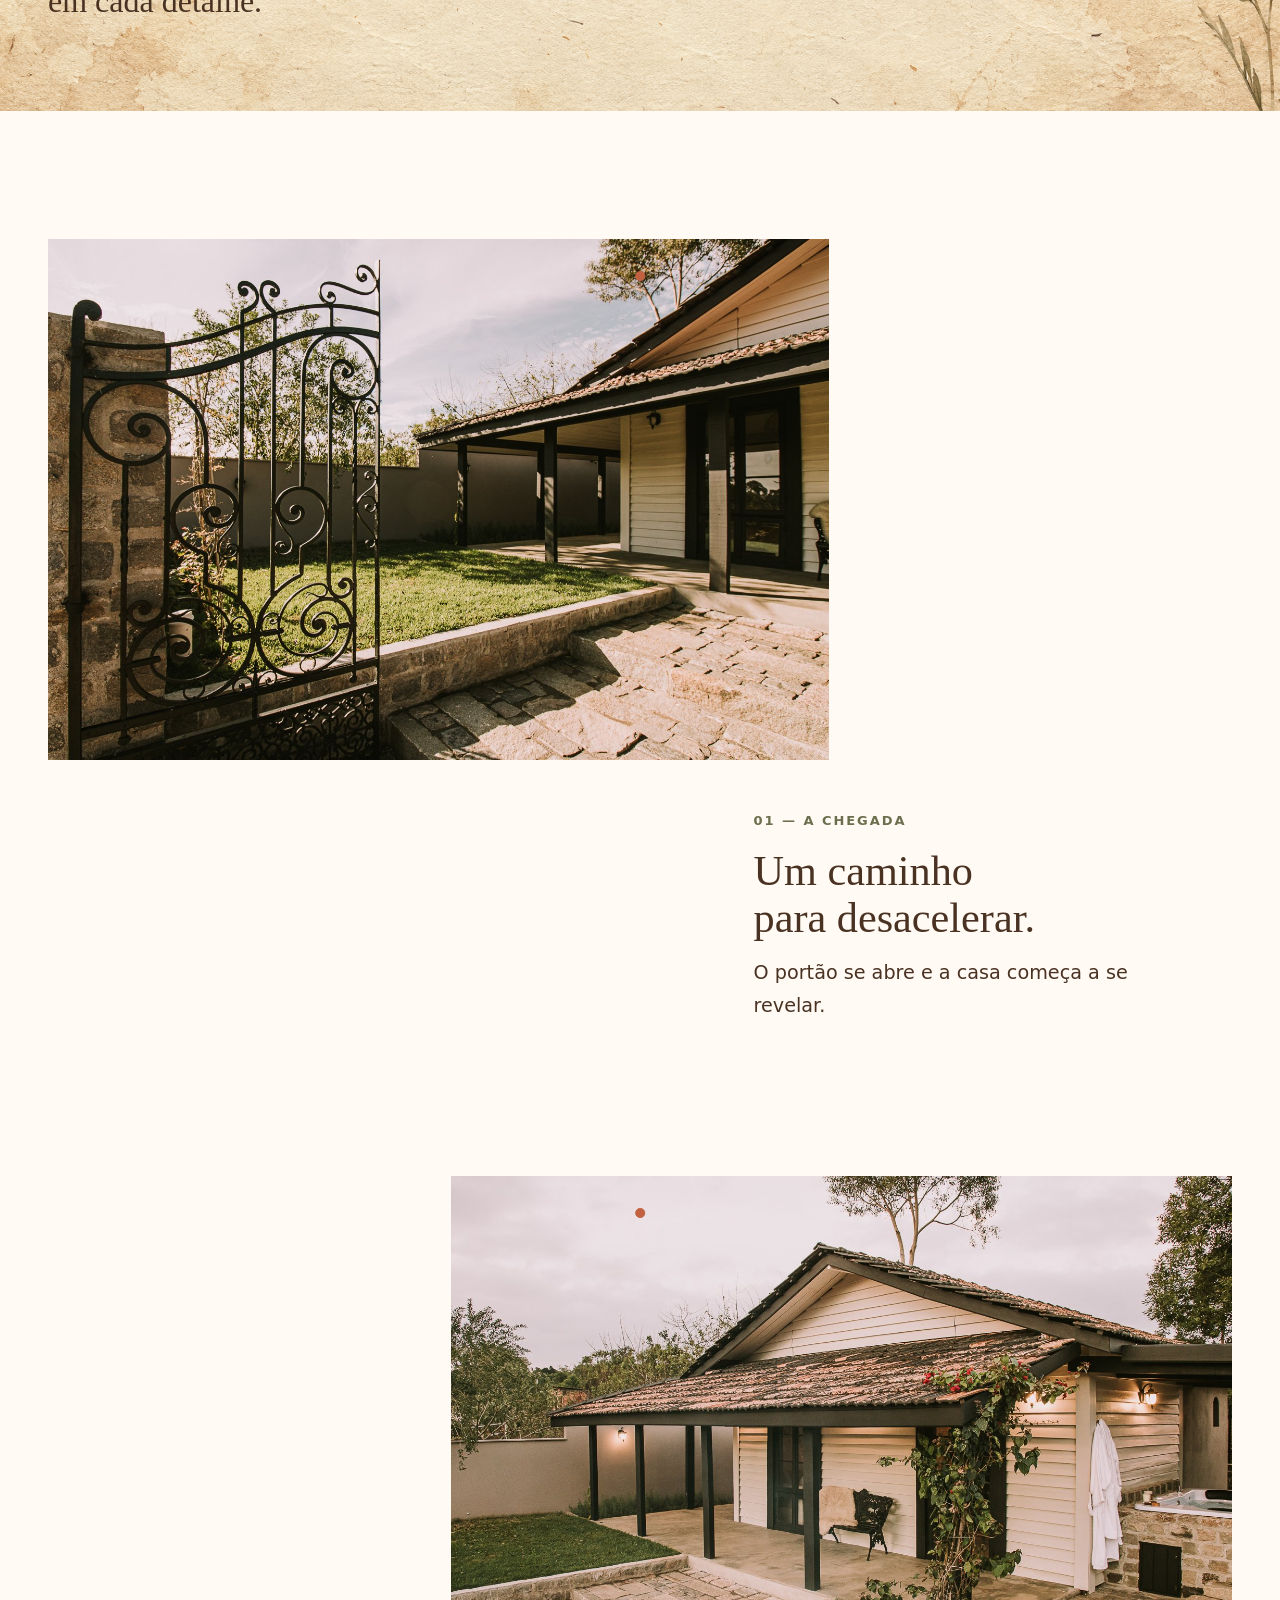
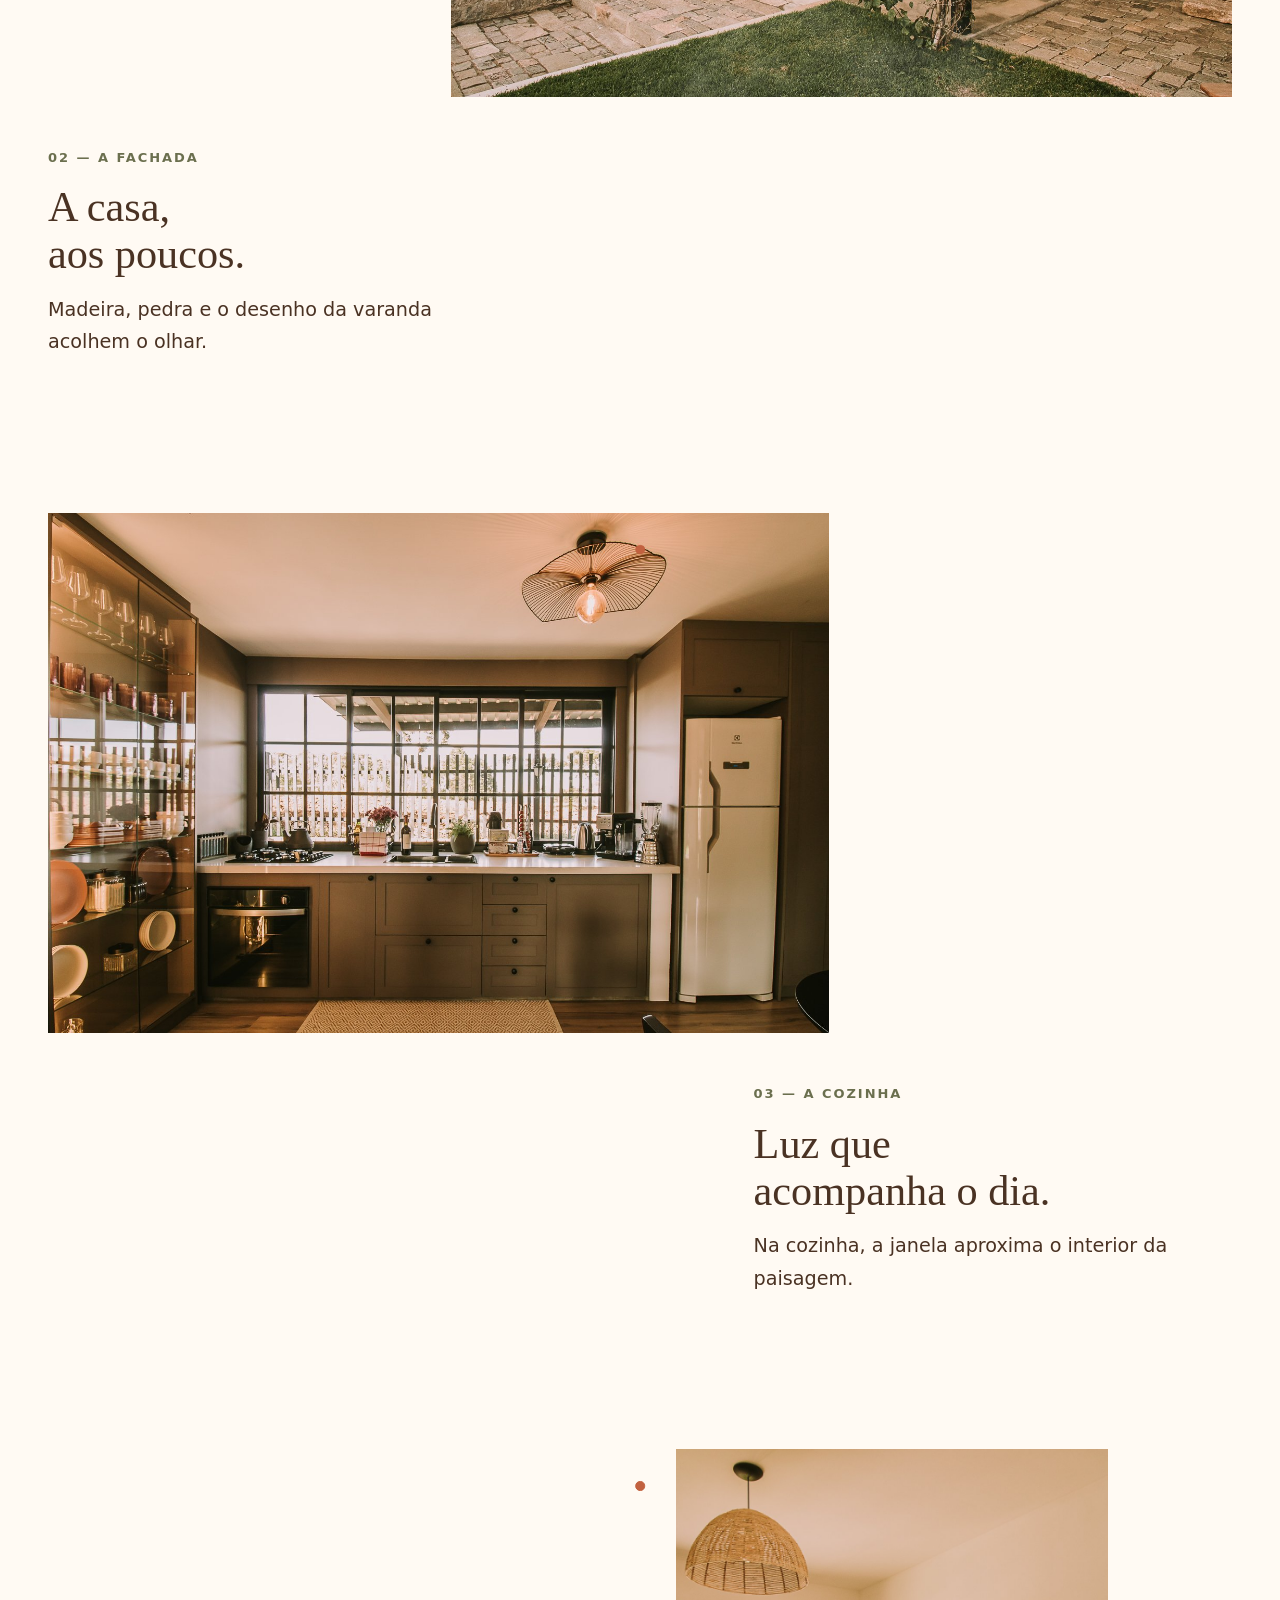
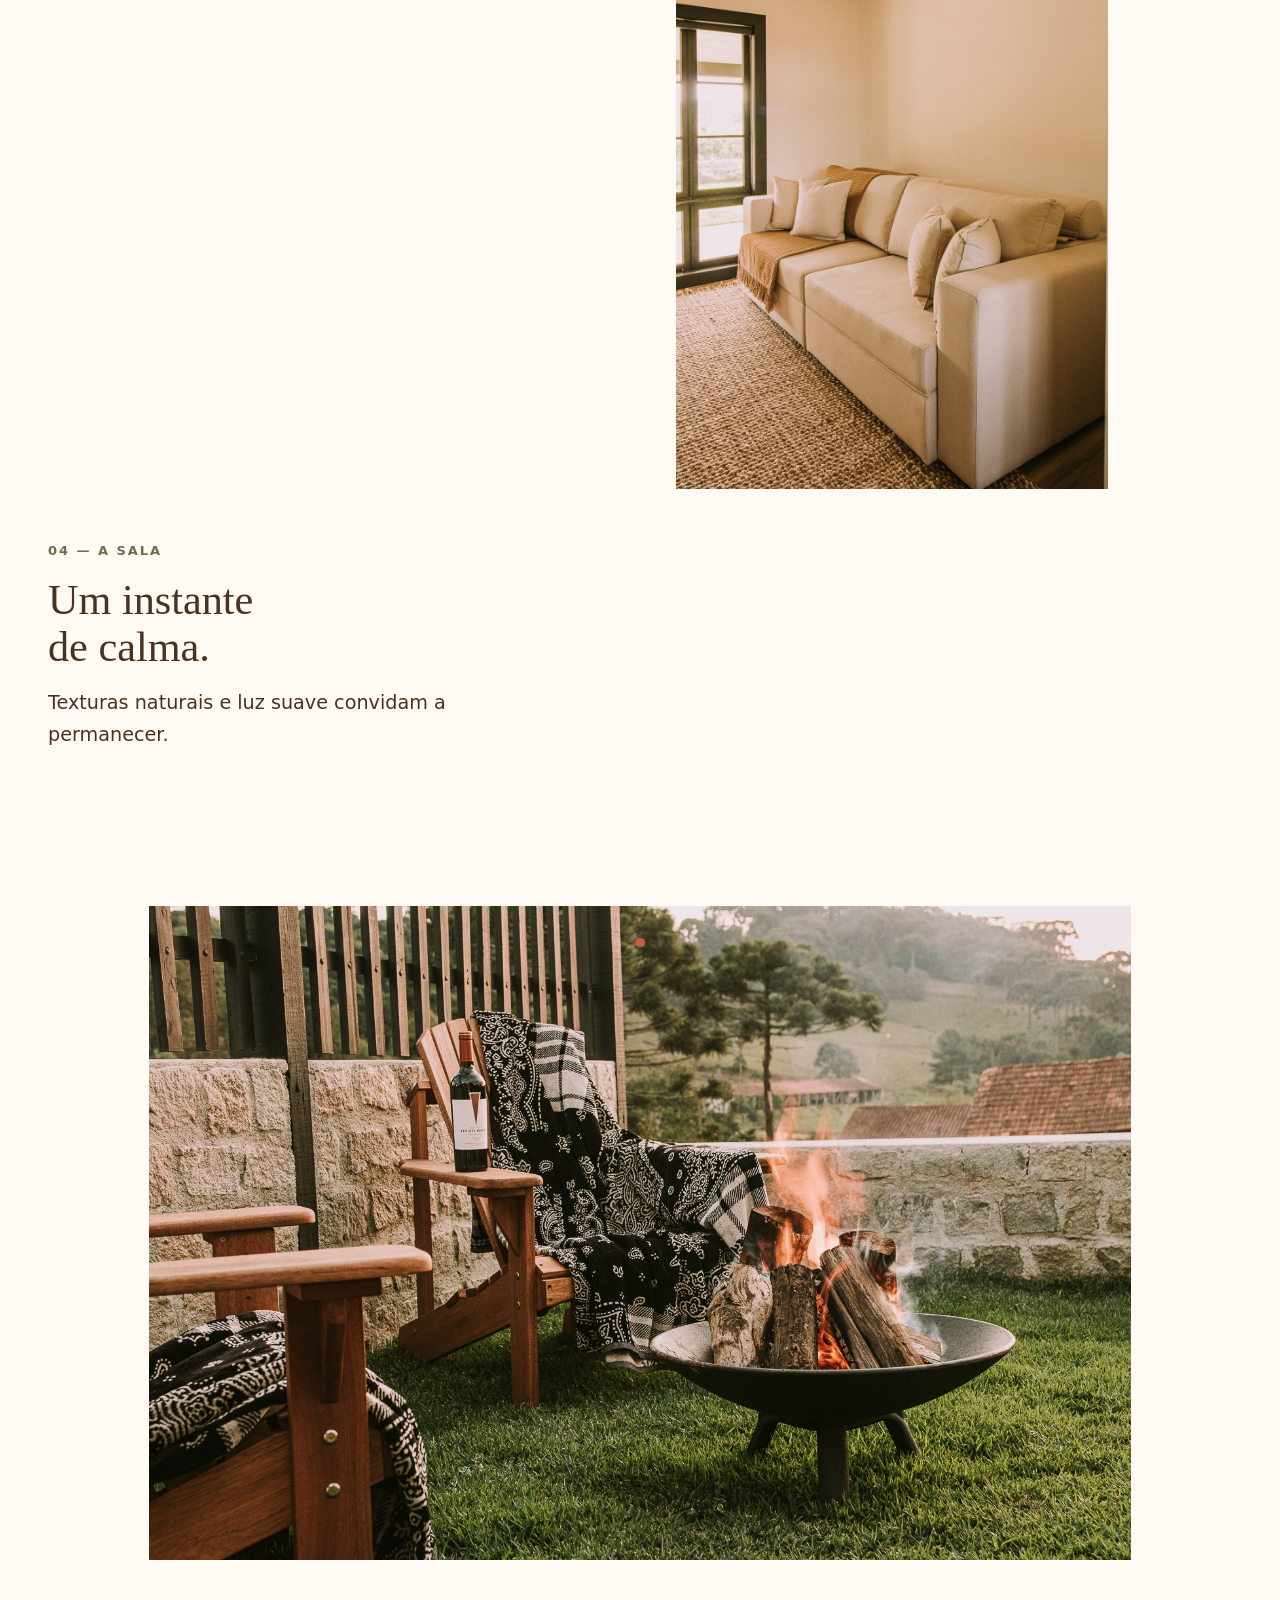
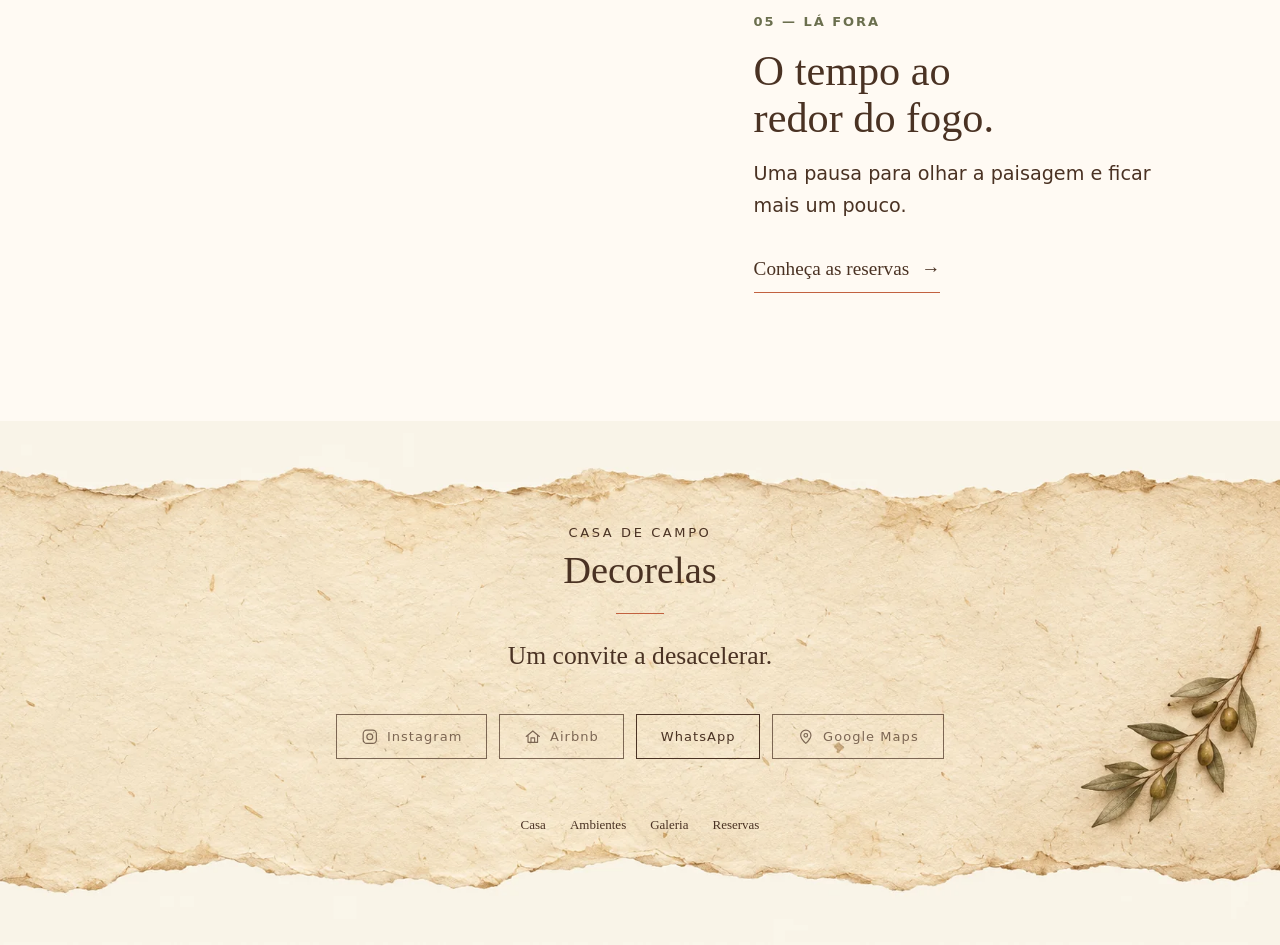
==== commit 5e1c6cb1: "feat: add vintage Decorelas footer" ====
--- a/index.html
+++ b/index.html
@@ -126,6 +126,27 @@
         </section>
 
     </main>
-    <footer class="site-footer"><div class="container site-footer__inner"><p class="site-footer__brand">Decorelas Casa de Campo</p><p class="site-footer__note">Apresentação em desenvolvimento.</p></div></footer>
+    <footer class="home-footer">
+        <div class="home-footer__body">
+            <div class="container home-footer__inner">
+                <div class="home-footer__brand"><p class="home-footer__subtitle">Casa de Campo</p><p class="home-footer__name">Decorelas</p></div>
+                <p class="home-footer__message">Um convite a desacelerar.</p>
+                <div class="home-footer__social" aria-label="Canais externos">
+                    <button type="button" disabled><svg viewBox="0 0 24 24" fill="none" stroke="currentColor" stroke-width="1.6" aria-hidden="true"><rect x="3" y="3" width="18" height="18" rx="5"/><circle cx="12" cy="12" r="4"/><circle cx="17.5" cy="6.5" r=".8" fill="currentColor" stroke="none"/></svg>Instagram <span class="visually-hidden">— link ainda não disponível</span></button>
+                    <button type="button" disabled><svg viewBox="0 0 24 24" fill="none" stroke="currentColor" stroke-width="1.6" stroke-linecap="round" stroke-linejoin="round" aria-hidden="true"><path d="M3 11.5 12 4l9 7.5M5.5 10v9.5h13V10M9.5 19.5v-6h5v6"/></svg>Airbnb <span class="visually-hidden">— link ainda não disponível</span></button>
+                    <a href="https://wa.me/5547933844440" aria-label="Conversar pelo WhatsApp">WhatsApp</a>
+                    <button type="button" disabled><svg viewBox="0 0 24 24" fill="none" stroke="currentColor" stroke-width="1.6" stroke-linecap="round" stroke-linejoin="round" aria-hidden="true"><path d="M19 10c0 5-7 11-7 11S5 15 5 10a7 7 0 0 1 14 0Z"/><circle cx="12" cy="10" r="2.5"/></svg>Google Maps <span class="visually-hidden">— link ainda não disponível</span></button>
+                </div>
+                <nav aria-label="Navegação do rodapé">
+                    <ul class="home-footer__nav">
+                        <li><a href="index.html" aria-current="page">Casa</a></li>
+                        <li><a href="ambientes.html">Ambientes</a></li>
+                        <li><a href="galeria.html">Galeria</a></li>
+                        <li><a href="reservas.html">Reservas</a></li>
+                    </ul>
+                </nav>
+            </div>
+        </div>
+    </footer>
 </body>
 </html>
--- a/assets/css/home.css
+++ b/assets/css/home.css
@@ -391,6 +391,108 @@
   color: var(--color-terracotta);
 }
 
+.home-footer__body {
+  background: #f8f3e6 url("../img/details/faixa-footer.webp") right center / cover no-repeat;
+  color: var(--color-ink);
+}
+
+.home-footer__inner {
+  display: flex;
+  flex-direction: column;
+  align-items: center;
+  gap: var(--space-5);
+  padding-block: clamp(4rem, 8vw, 7rem);
+  text-align: center;
+}
+
+.home-footer__brand::after {
+  content: "";
+  display: block;
+  width: 3rem;
+  height: 1px;
+  margin: var(--space-5) auto 0;
+  background: var(--color-terracotta);
+}
+
+.home-footer__subtitle {
+  margin-bottom: var(--space-2);
+  font-size: var(--text-sm);
+  letter-spacing: .2em;
+  text-transform: uppercase;
+}
+
+.home-footer__name {
+  font-family: var(--font-display);
+  font-size: clamp(2rem, 3vw, 2.75rem);
+  line-height: 1;
+}
+
+.home-footer__message {
+  max-width: 32rem;
+  font-family: var(--font-display);
+  font-size: clamp(1.3rem, 2vw, 1.75rem);
+  line-height: 1.4;
+}
+
+.home-footer__social {
+  display: flex;
+  flex-wrap: wrap;
+  justify-content: center;
+  gap: var(--space-3);
+  margin-top: var(--space-4);
+}
+
+.home-footer__social button,
+.home-footer__social a {
+  display: inline-flex;
+  align-items: center;
+  justify-content: center;
+  gap: var(--space-2);
+  min-height: 2.75rem;
+  padding: var(--space-3) var(--space-5);
+  border: 1px solid var(--color-ink);
+  background: transparent;
+  color: var(--color-ink);
+  font-size: var(--text-sm);
+  letter-spacing: .08em;
+}
+
+.home-footer__social svg {
+  width: 1.1rem;
+  height: 1.1rem;
+  flex: none;
+}
+
+.home-footer__social a:hover {
+  border-color: var(--color-terracotta);
+  color: var(--color-terracotta);
+}
+
+.home-footer__social button:disabled {
+  opacity: .7;
+  cursor: default;
+}
+
+.home-footer__nav {
+  display: flex;
+  flex-wrap: wrap;
+  justify-content: center;
+  gap: var(--space-2) var(--space-5);
+  margin-top: var(--space-5);
+  list-style: none;
+}
+
+.home-footer__nav a {
+  display: inline-block;
+  padding-block: var(--space-2);
+  font-family: var(--font-display);
+  font-size: var(--text-sm);
+}
+
+.home-footer__nav a:hover {
+  color: var(--color-terracotta);
+}
+
 .section-heading {
   margin-bottom: var(--space-6);
 }
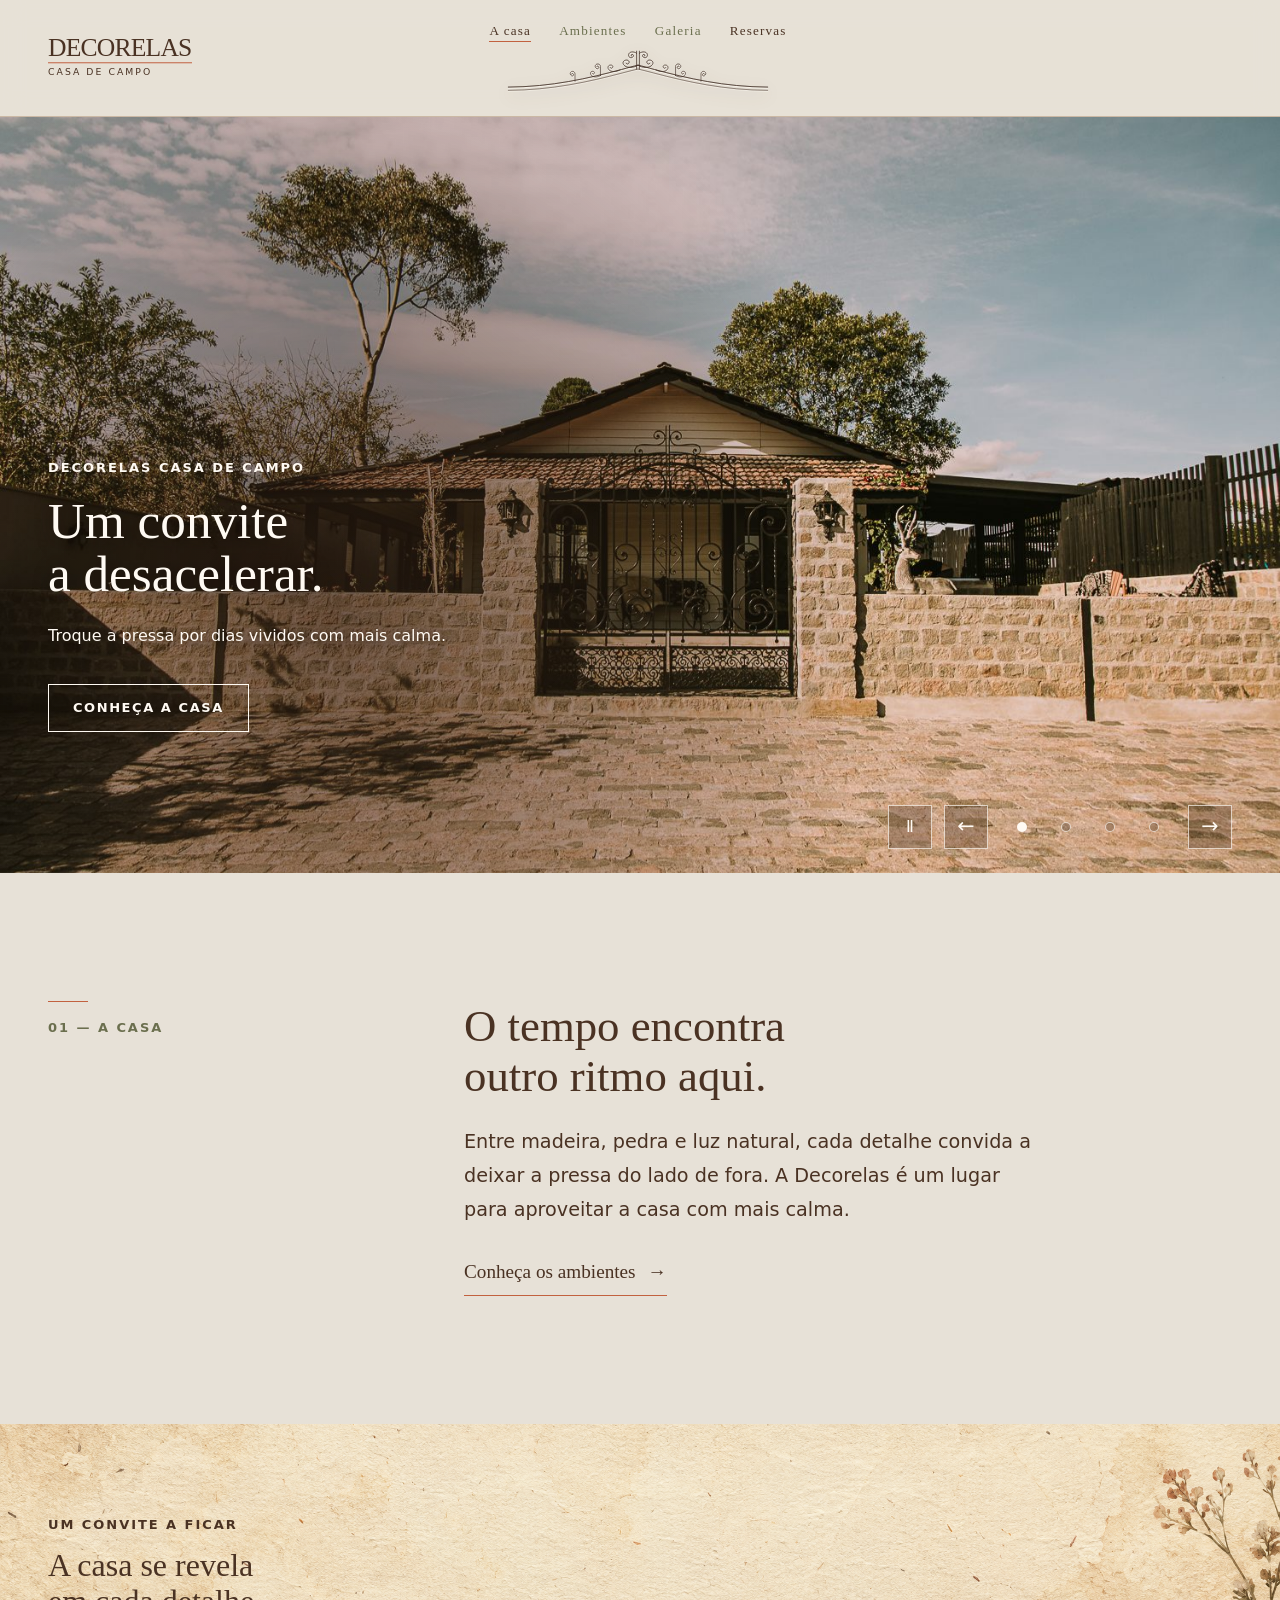
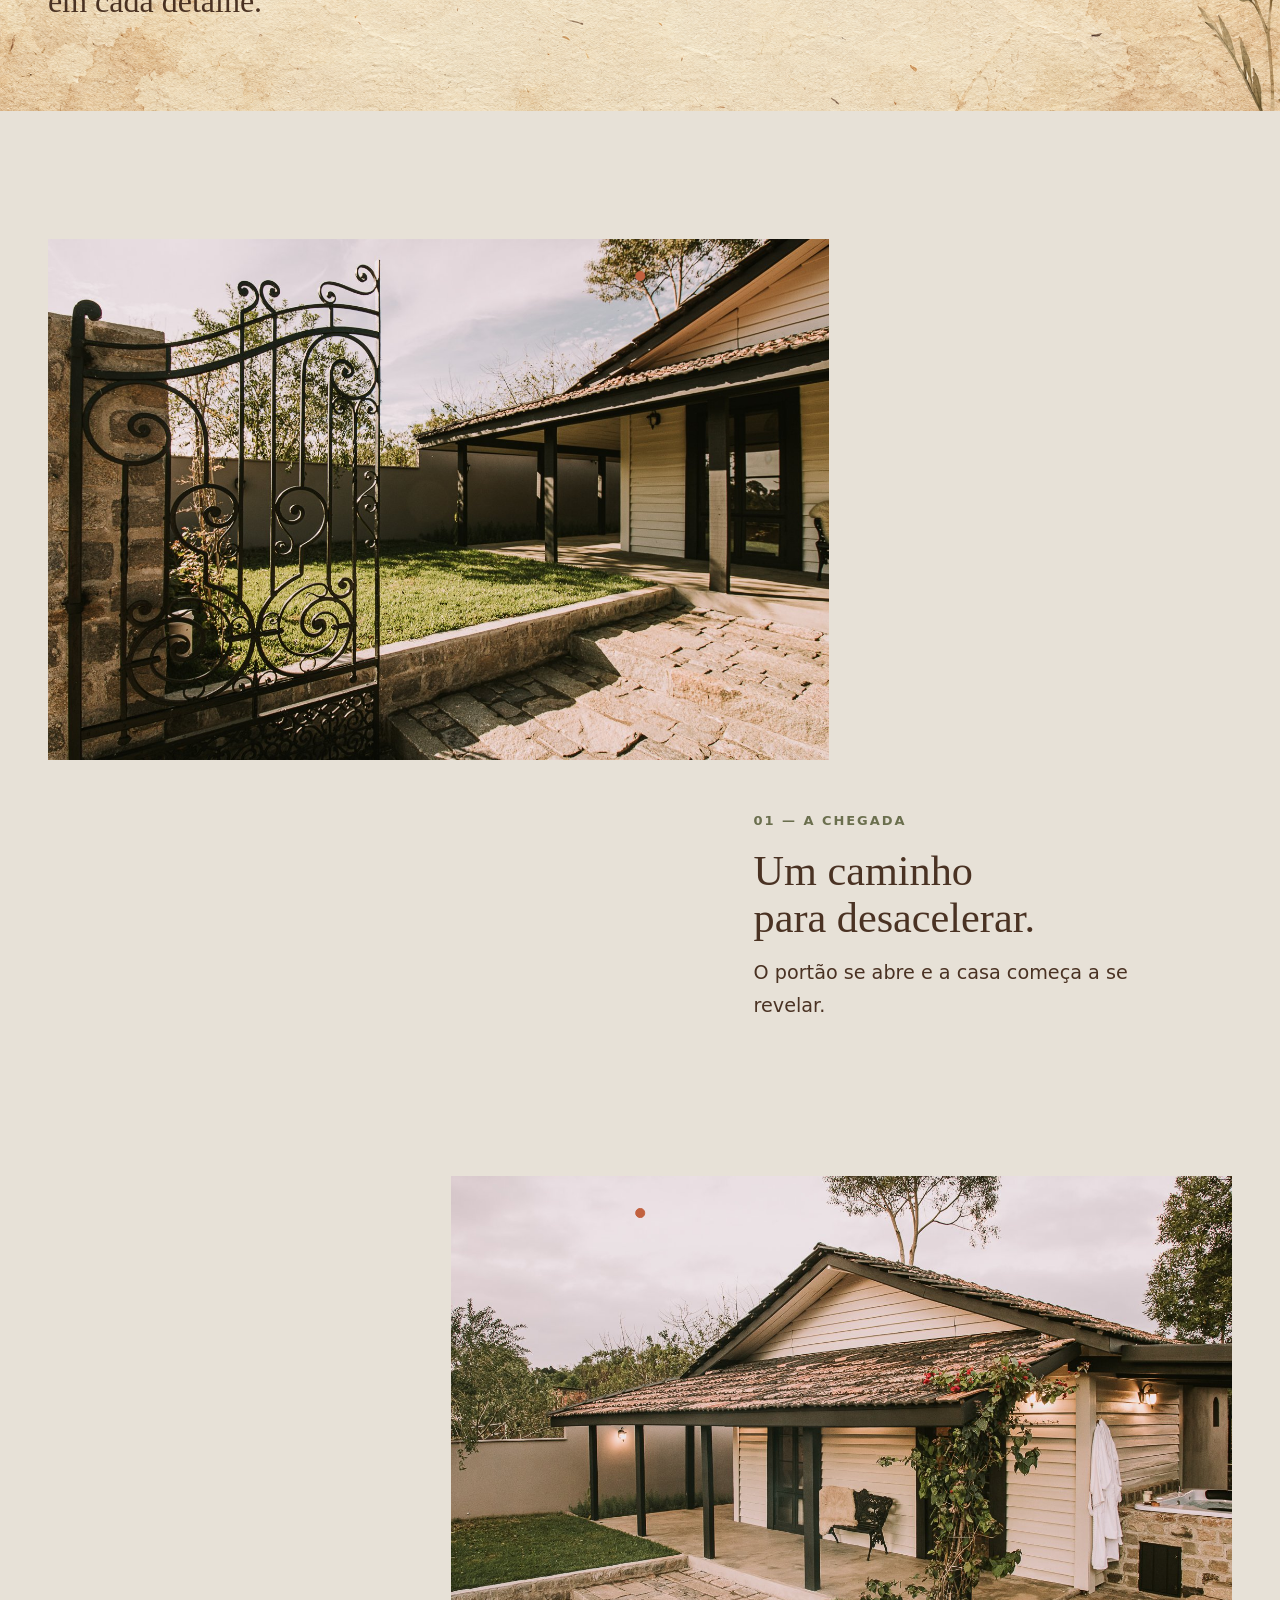
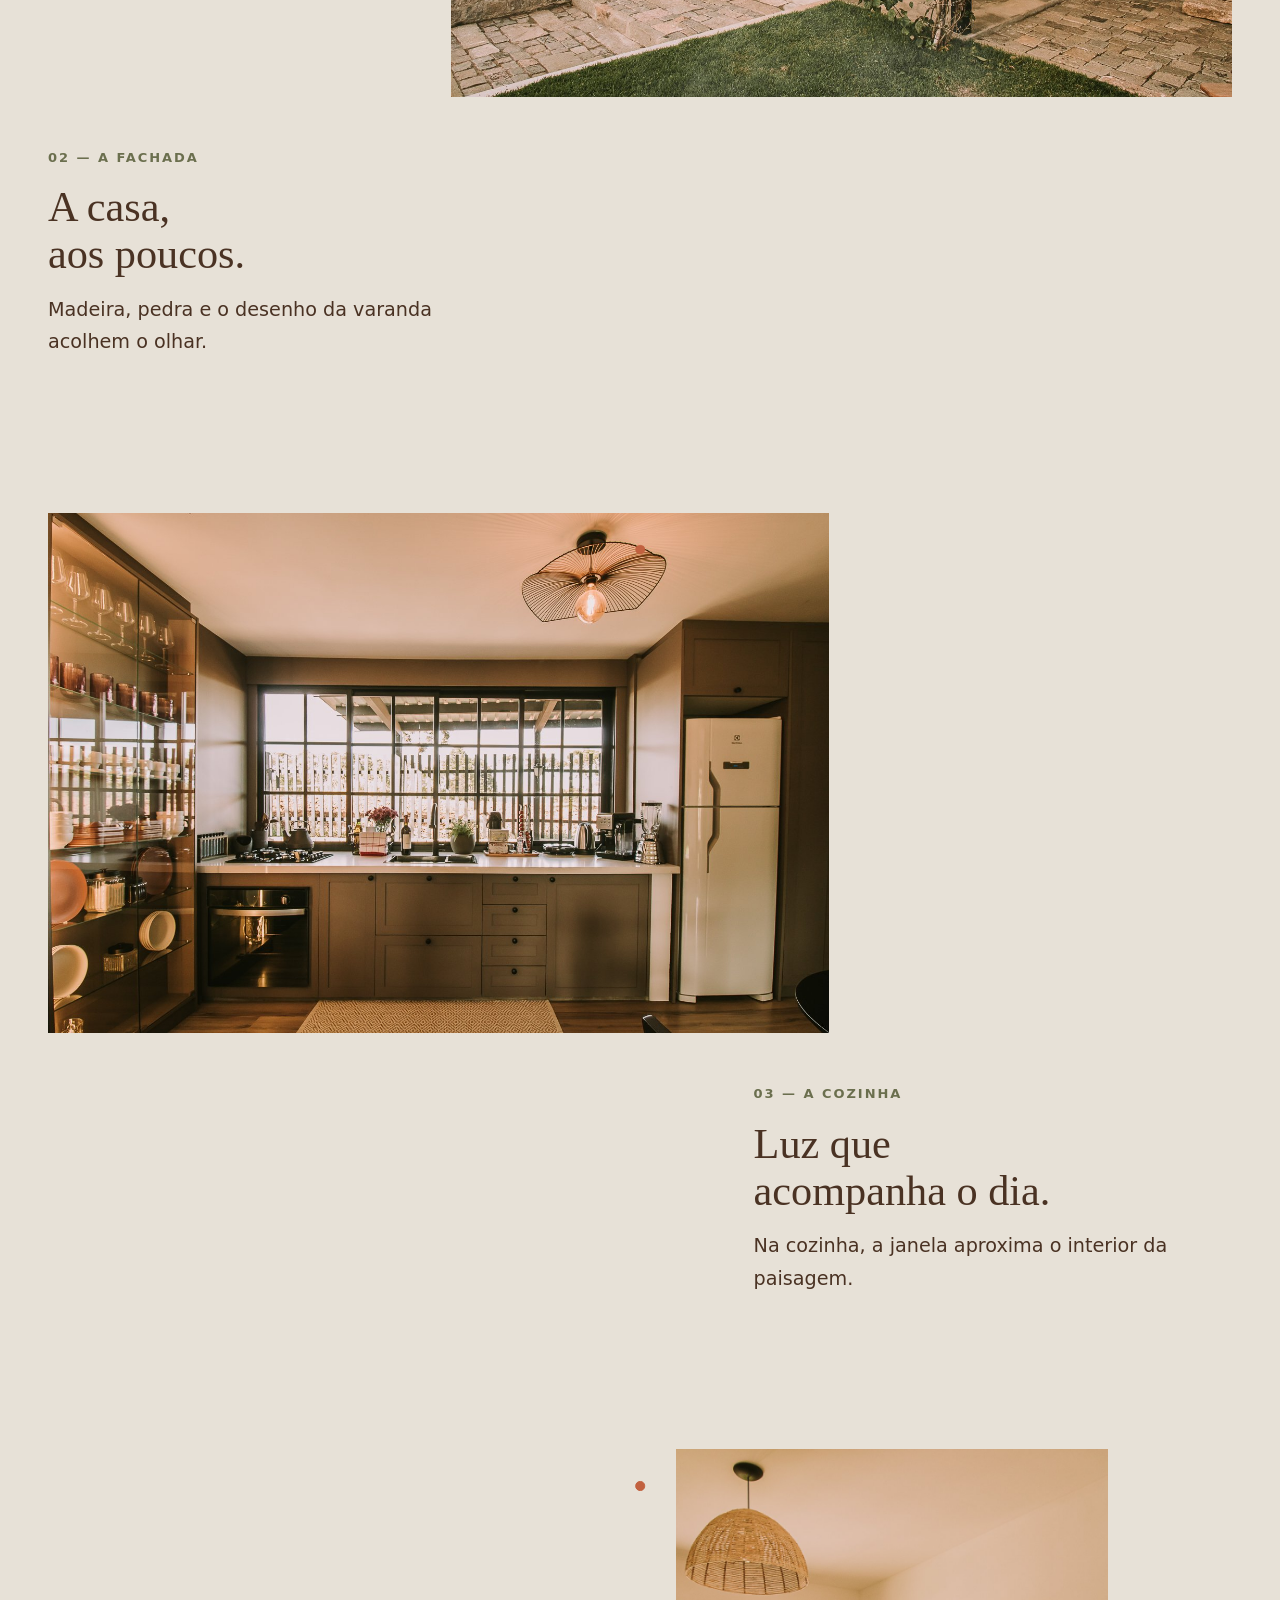
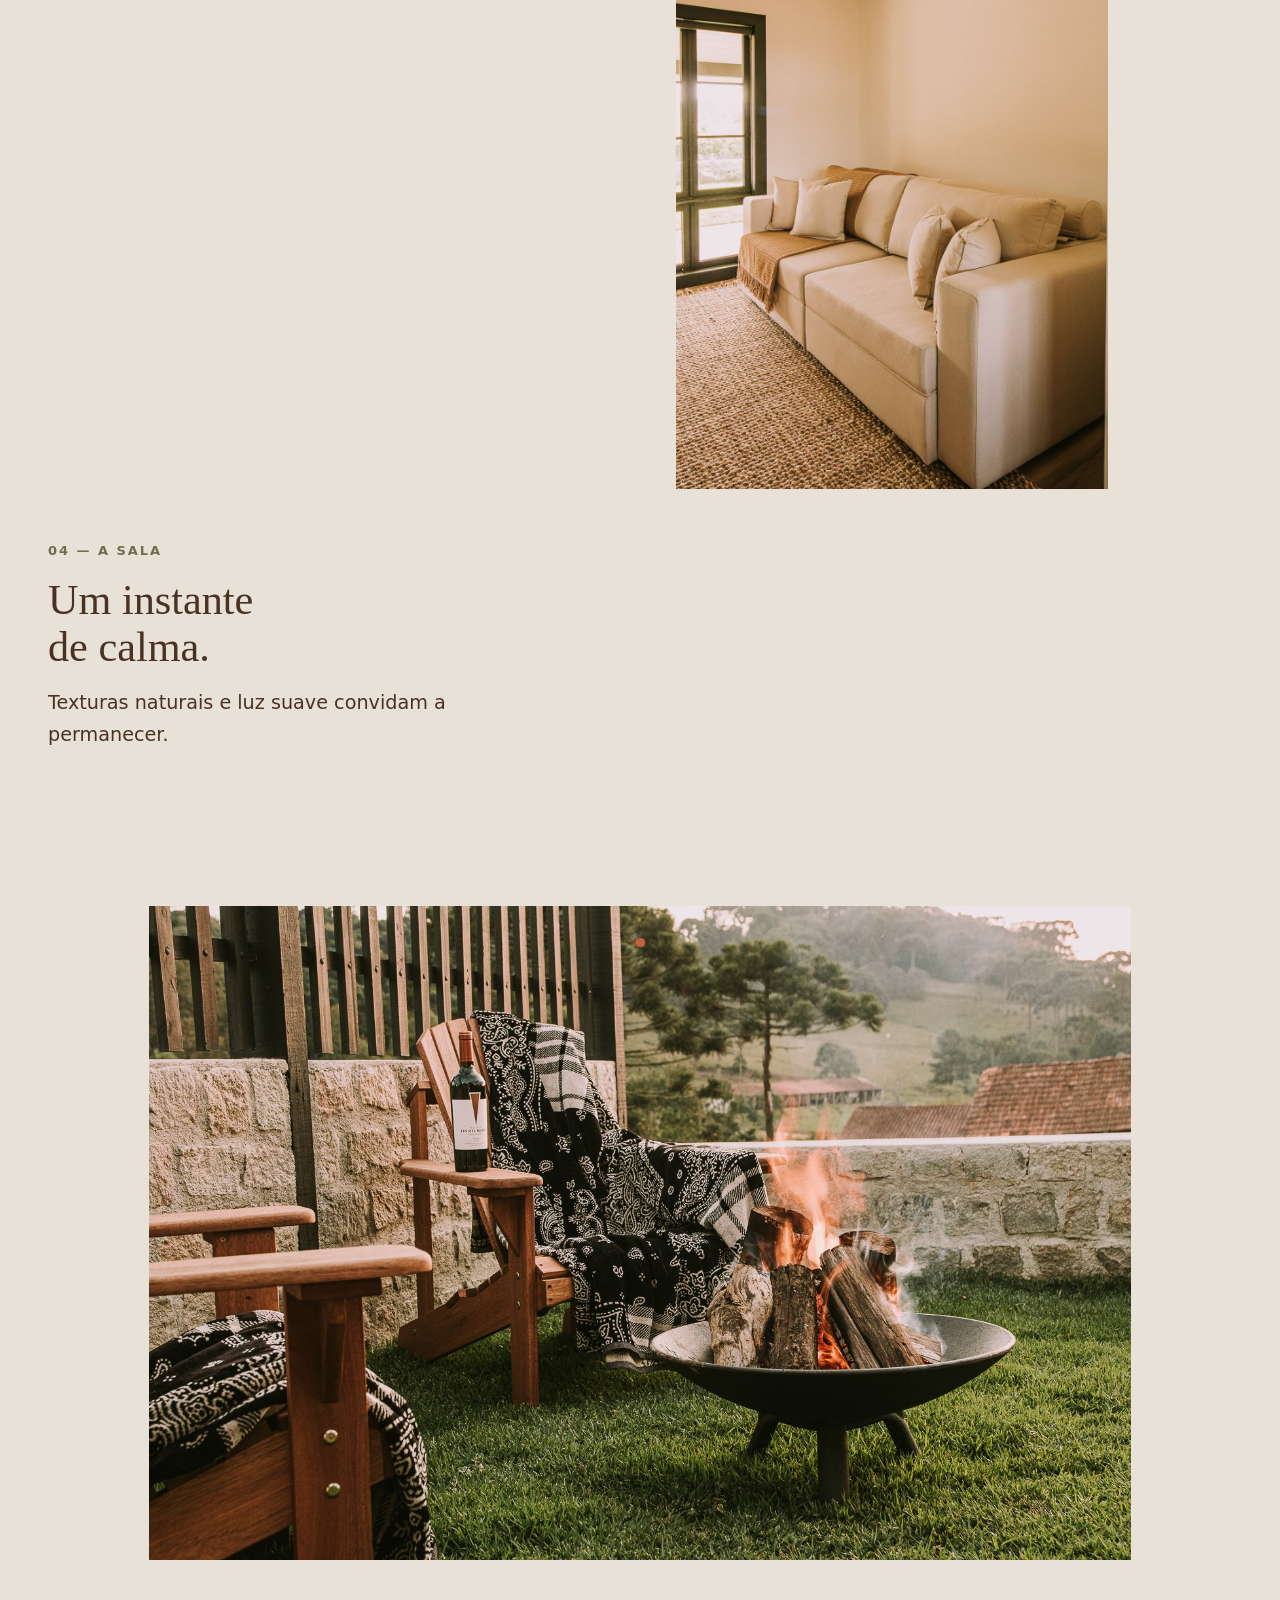
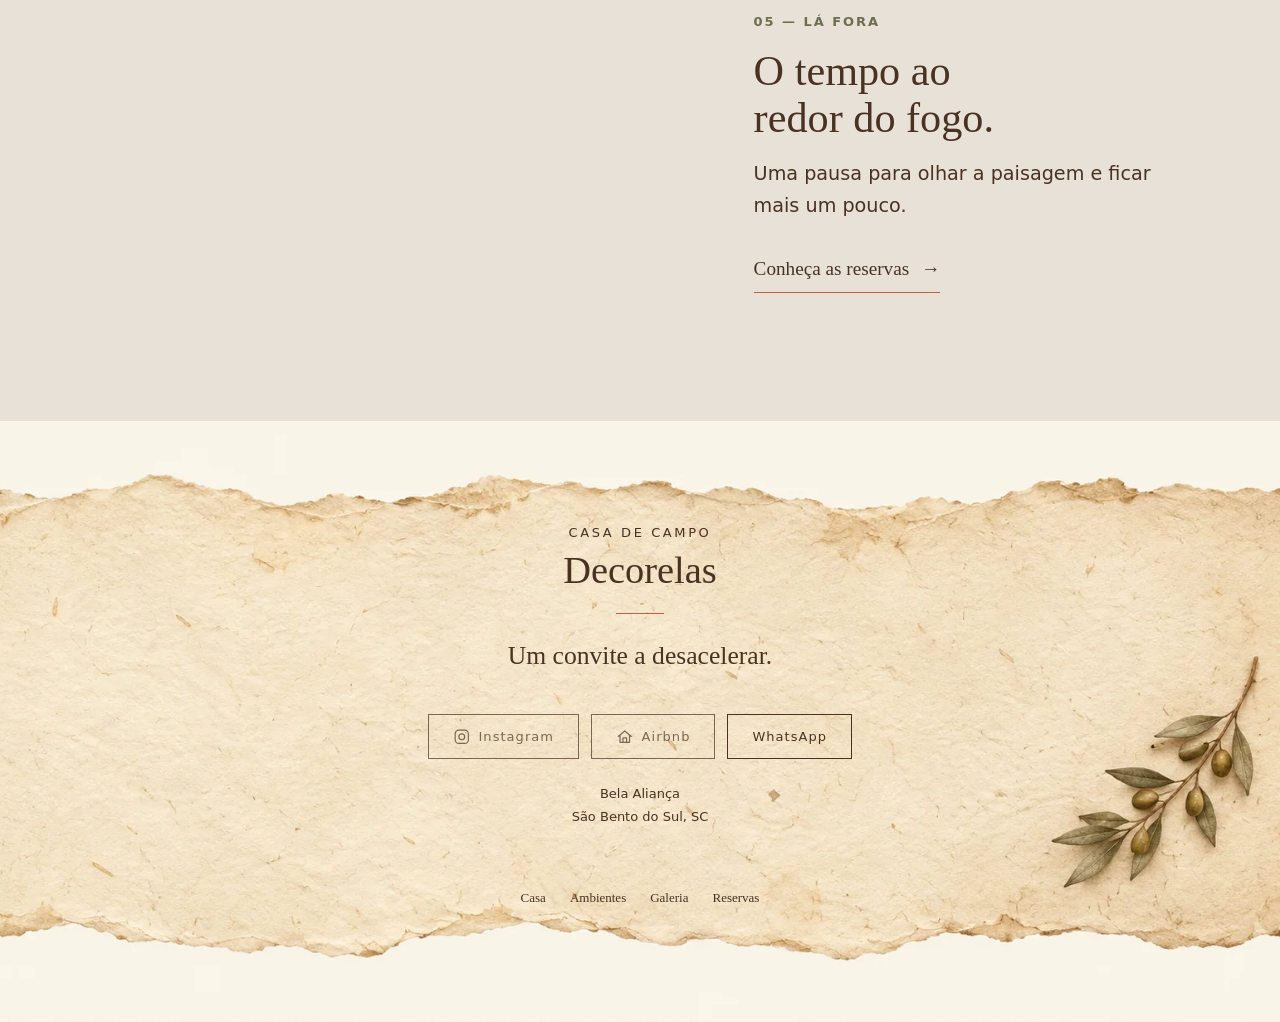
==== commit a2e0690d: "feat: prepare Decorelas website v1" ====
--- a/index.html
+++ b/index.html
@@ -42,6 +42,10 @@
                 <li><a class="mobile-menu__link" href="index.html" aria-current="page">A casa</a></li><li><a class="mobile-menu__link" href="ambientes.html">Ambientes</a></li><li><a class="mobile-menu__link" href="galeria.html">Galeria</a></li><li><a class="mobile-menu__link" href="reservas.html">Reservas</a></li>
             </ul></div>
         </nav>
+        <noscript>
+            <style>.menu-button { display: none; } .hero-carousel__controls { display: none; }</style>
+            <nav class="container no-js-nav" aria-label="Navega&#231;&#227;o principal"><a href="index.html">A casa</a><a href="ambientes.html">Ambientes</a><a href="galeria.html">Galeria</a><a href="reservas.html">Reservas</a></nav>
+        </noscript>
     </header>
     <main id="main-content" tabindex="-1">
         <section class="hero" id="inicio" aria-labelledby="inicio-title">
@@ -135,8 +139,8 @@
                     <button type="button" disabled><svg viewBox="0 0 24 24" fill="none" stroke="currentColor" stroke-width="1.6" aria-hidden="true"><rect x="3" y="3" width="18" height="18" rx="5"/><circle cx="12" cy="12" r="4"/><circle cx="17.5" cy="6.5" r=".8" fill="currentColor" stroke="none"/></svg>Instagram <span class="visually-hidden">— link ainda não disponível</span></button>
                     <button type="button" disabled><svg viewBox="0 0 24 24" fill="none" stroke="currentColor" stroke-width="1.6" stroke-linecap="round" stroke-linejoin="round" aria-hidden="true"><path d="M3 11.5 12 4l9 7.5M5.5 10v9.5h13V10M9.5 19.5v-6h5v6"/></svg>Airbnb <span class="visually-hidden">— link ainda não disponível</span></button>
                     <a href="https://wa.me/5547933844440" aria-label="Conversar pelo WhatsApp">WhatsApp</a>
-                    <button type="button" disabled><svg viewBox="0 0 24 24" fill="none" stroke="currentColor" stroke-width="1.6" stroke-linecap="round" stroke-linejoin="round" aria-hidden="true"><path d="M19 10c0 5-7 11-7 11S5 15 5 10a7 7 0 0 1 14 0Z"/><circle cx="12" cy="10" r="2.5"/></svg>Google Maps <span class="visually-hidden">— link ainda não disponível</span></button>
                 </div>
+                <p class="home-footer__location">Bela Aliança<br>São Bento do Sul, SC</p>
                 <nav aria-label="Navegação do rodapé">
                     <ul class="home-footer__nav">
                         <li><a href="index.html" aria-current="page">Casa</a></li>
--- a/assets/css/tokens.css
+++ b/assets/css/tokens.css
@@ -2,8 +2,9 @@
   color-scheme: light;
   --color-ink: #4a3223;
   --color-ink-muted: #6b6f4e;
-  --color-canvas: #f3e9dc;
+  --color-canvas: #e7e1d7;
   --color-surface: #fffaf3;
+  --color-surface-background: #e7e1d7;
   --color-surface-raised: #eadbca;
   --color-border: #cbb8a4;
   --color-border-strong: #a48f7a;
--- a/assets/css/base.css
+++ b/assets/css/base.css
@@ -29,6 +29,10 @@
 }
 
 body.menu-open {
+  overflow: hidden;
+}
+
+html:has(body.menu-open) {
   overflow: hidden;
 }
 
--- a/assets/css/components.css
+++ b/assets/css/components.css
@@ -73,12 +73,13 @@
 }
 
 .site-header--compact .menu-button {
-  width: 2.4rem;
-  height: 2.4rem
+  width: 2.75rem;
+  height: 2.75rem
 }
 
 .site-header--compact .mobile-menu {
-  inset: 3.75rem 0 0
+  top: 3.75rem;
+  max-height: calc(100dvh - 3.75rem)
 }
 
 .menu-button__icon,
@@ -127,14 +128,81 @@
 .mobile-menu {
   position: fixed;
   z-index: var(--z-menu);
-  inset: 4.75rem 0 0;
+  inset: 4.75rem 0 auto;
+  max-height: calc(100vh - 4.75rem);
+  max-height: calc(100dvh - 4.75rem);
   overflow-y: auto;
+  overscroll-behavior: contain;
+  -webkit-overflow-scrolling: touch;
   background: var(--color-canvas);
-  transition: inset var(--transition-default)
+  box-shadow: 0 12px 24px rgba(74,50,35,.12);
+  transition: top var(--transition-default)
+}
+
+@media (max-width: 63.999rem) {
+  .site-header {
+    background: var(--color-canvas);
+    backdrop-filter: none;
+  }
+
+  .site-header__inner {
+    position: relative;
+  }
+
+  .site-header__inner::before {
+    content: "";
+    display: block;
+    position: absolute;
+    left: 50%;
+    top: 50%;
+    width: clamp(3.5rem, calc(100vw - 15.5rem), 8rem);
+    aspect-ratio: 1200 / 220;
+    background: url("../img/brand/decorelas-portao-menu.svg") center / contain no-repeat;
+    transform: translate(-50%, -50%);
+    pointer-events: none;
+  }
+
+  .site-brand__name,
+  .site-header--compact .site-brand__name {
+    font-size: 1.15rem;
+  }
+
+  .site-brand__subtitle,
+  .site-header--compact .site-brand__subtitle {
+    font-size: .5rem;
+  }
+}
+
+.no-js-nav {
+  padding-block: var(--space-3);
+}
+
+.no-js-nav a {
+  display: inline-flex;
+  align-items: center;
+  min-height: 2.75rem;
+  margin-right: 1rem;
+}
+
+@media (min-width: 64rem) {
+  .no-js-nav {
+    display: none;
+  }
+}
+
+@media (max-width: 63.999rem) and (prefers-reduced-motion: no-preference) {
+  .site-header__inner::before {
+    animation: mobile-ornament-enter 700ms ease-out both;
+  }
+
+  @keyframes mobile-ornament-enter {
+    from { opacity: 0; transform: translate(-50%, calc(-50% - 3px)); }
+    to { opacity: 1; transform: translate(-50%, -50%); }
+  }
 }
 
 .mobile-menu__inner {
-  padding-block: var(--space-5)
+  padding-block: var(--space-3)
 }
 
 .mobile-menu__list {
@@ -143,11 +211,18 @@
 
 .mobile-menu__link {
   display: flex;
-  min-height: 3.75rem;
+  min-height: 3rem;
   align-items: center;
   border-bottom: 1px solid var(--color-border);
   font-family: var(--font-display);
-  font-size: var(--text-xl)
+  font-size: 1.25rem
+}
+
+.mobile-menu__link[aria-current="page"],
+.mobile-menu__link[aria-current="location"] {
+  text-decoration: underline;
+  text-decoration-color: var(--color-terracotta);
+  text-underline-offset: .35em;
 }
 
 .button {
@@ -242,6 +317,8 @@
 
   .site-nav__link,
   .site-nav__cta {
+    padding-bottom: .2rem;
+    border-bottom: 1px solid transparent;
     font-family: var(--font-display);
     font-size: .82rem;
     letter-spacing: .09em;
@@ -257,9 +334,14 @@
   }
 
   .site-nav__cta {
-    padding-bottom: .2rem;
-    border-bottom: 1px solid var(--color-terracotta);
     color: var(--color-ink)
+  }
+
+  .site-nav__link[aria-current="page"],
+  .site-nav__link[aria-current="location"],
+  .site-nav__cta[aria-current="page"] {
+    border-bottom-color: var(--color-terracotta);
+    color: var(--color-ink);
   }
 
   .site-nav__cta:hover {
--- a/assets/css/home.css
+++ b/assets/css/home.css
@@ -86,6 +86,7 @@
 
 .hero__veil {
   background: linear-gradient(0deg, rgba(47, 29, 19, .82), rgba(47, 29, 19, .34) 48%, rgba(47, 29, 19, .04) 78%);
+  pointer-events: none;
 }
 
 .hero__content {
@@ -159,8 +160,8 @@
 }
 
 .hero-carousel__button {
-  width: 2.6rem;
-  height: 2.6rem;
+  width: 2.75rem;
+  height: 2.75rem;
   font-size: 1.3rem;
 }
 
@@ -170,22 +171,34 @@
 
 .hero-carousel__dots {
   display: flex;
-  gap: .45rem;
+  gap: 0;
 }
 
 .hero-carousel__dots button {
+  display: grid;
+  width: 2.75rem;
+  height: 2.75rem;
+  padding: 0;
+  place-items: center;
+  border: 0;
+  background: transparent;
+}
+
+.hero-carousel__dots button::before {
+  content: "";
   width: .65rem;
   height: .65rem;
-  padding: 0;
+  border: 1px solid rgba(255, 250, 243, .7);
   border-radius: 50%;
-}
-
-.hero-carousel__dots button.is-active {
+  background: rgba(74, 50, 35, .32);
+}
+
+.hero-carousel__dots button.is-active::before {
   background: var(--color-surface);
 }
 
 .intro {
-  background: var(--color-surface);
+  background: var(--color-surface-background);
 }
 
 .intro__grid {
@@ -271,7 +284,7 @@
 }
 
 .story {
-  background: var(--color-surface);
+  background: var(--color-surface-background);
 }
 
 .story__inner {
@@ -310,7 +323,7 @@
   height: .6rem;
   border: 1px solid var(--color-terracotta);
   border-radius: 50%;
-  background: var(--color-surface);
+  background: var(--color-surface-background);
   transform: translateX(-50%);
 }
 
@@ -473,6 +486,12 @@
   cursor: default;
 }
 
+.home-footer__location {
+  color: var(--color-ink);
+  font-size: var(--text-sm);
+  line-height: 1.7;
+}
+
 .home-footer__nav {
   display: flex;
   flex-wrap: wrap;
@@ -483,10 +502,59 @@
 }
 
 .home-footer__nav a {
-  display: inline-block;
+  display: inline-flex;
+  min-height: 2.75rem;
+  align-items: center;
   padding-block: var(--space-2);
   font-family: var(--font-display);
   font-size: var(--text-sm);
+}
+
+@media (max-width: 47.999rem) {
+  .home-footer__body {
+    background-image: linear-gradient(to bottom, transparent 45%, rgba(248, 243, 230, .88) 78%, #f8f3e6 100%), url("../img/details/faixa-footer.webp");
+    background-position: center, right center;
+    background-size: cover;
+    background-repeat: no-repeat;
+  }
+
+  .home-footer__inner > nav {
+    width: min(100%, 22rem);
+  }
+
+  .home-footer__nav {
+    display: grid;
+    grid-template-columns: repeat(2, minmax(0, 1fr));
+    gap: var(--space-2) var(--space-4);
+    margin-top: 0;
+  }
+
+  .home-footer__nav a {
+    width: 100%;
+    justify-content: center;
+    font-size: 1rem;
+  }
+}
+
+@media (max-width: 32rem) {
+  .hero__content {
+    padding-bottom: 9rem;
+  }
+
+  .hero-carousel__controls {
+    right: var(--container-gutter);
+    left: var(--container-gutter);
+    bottom: var(--space-4);
+    flex-wrap: wrap;
+    justify-content: center;
+    gap: 0;
+  }
+
+  .hero-carousel__dots {
+    order: 1;
+    flex-basis: 100%;
+    justify-content: center;
+  }
 }
 
 .home-footer__nav a:hover {
@@ -510,7 +578,7 @@
   display: grid;
   margin: 0;
   overflow: hidden;
-  background: var(--color-surface);
+  background: var(--color-surface-background);
 }
 
 .space-card img {
